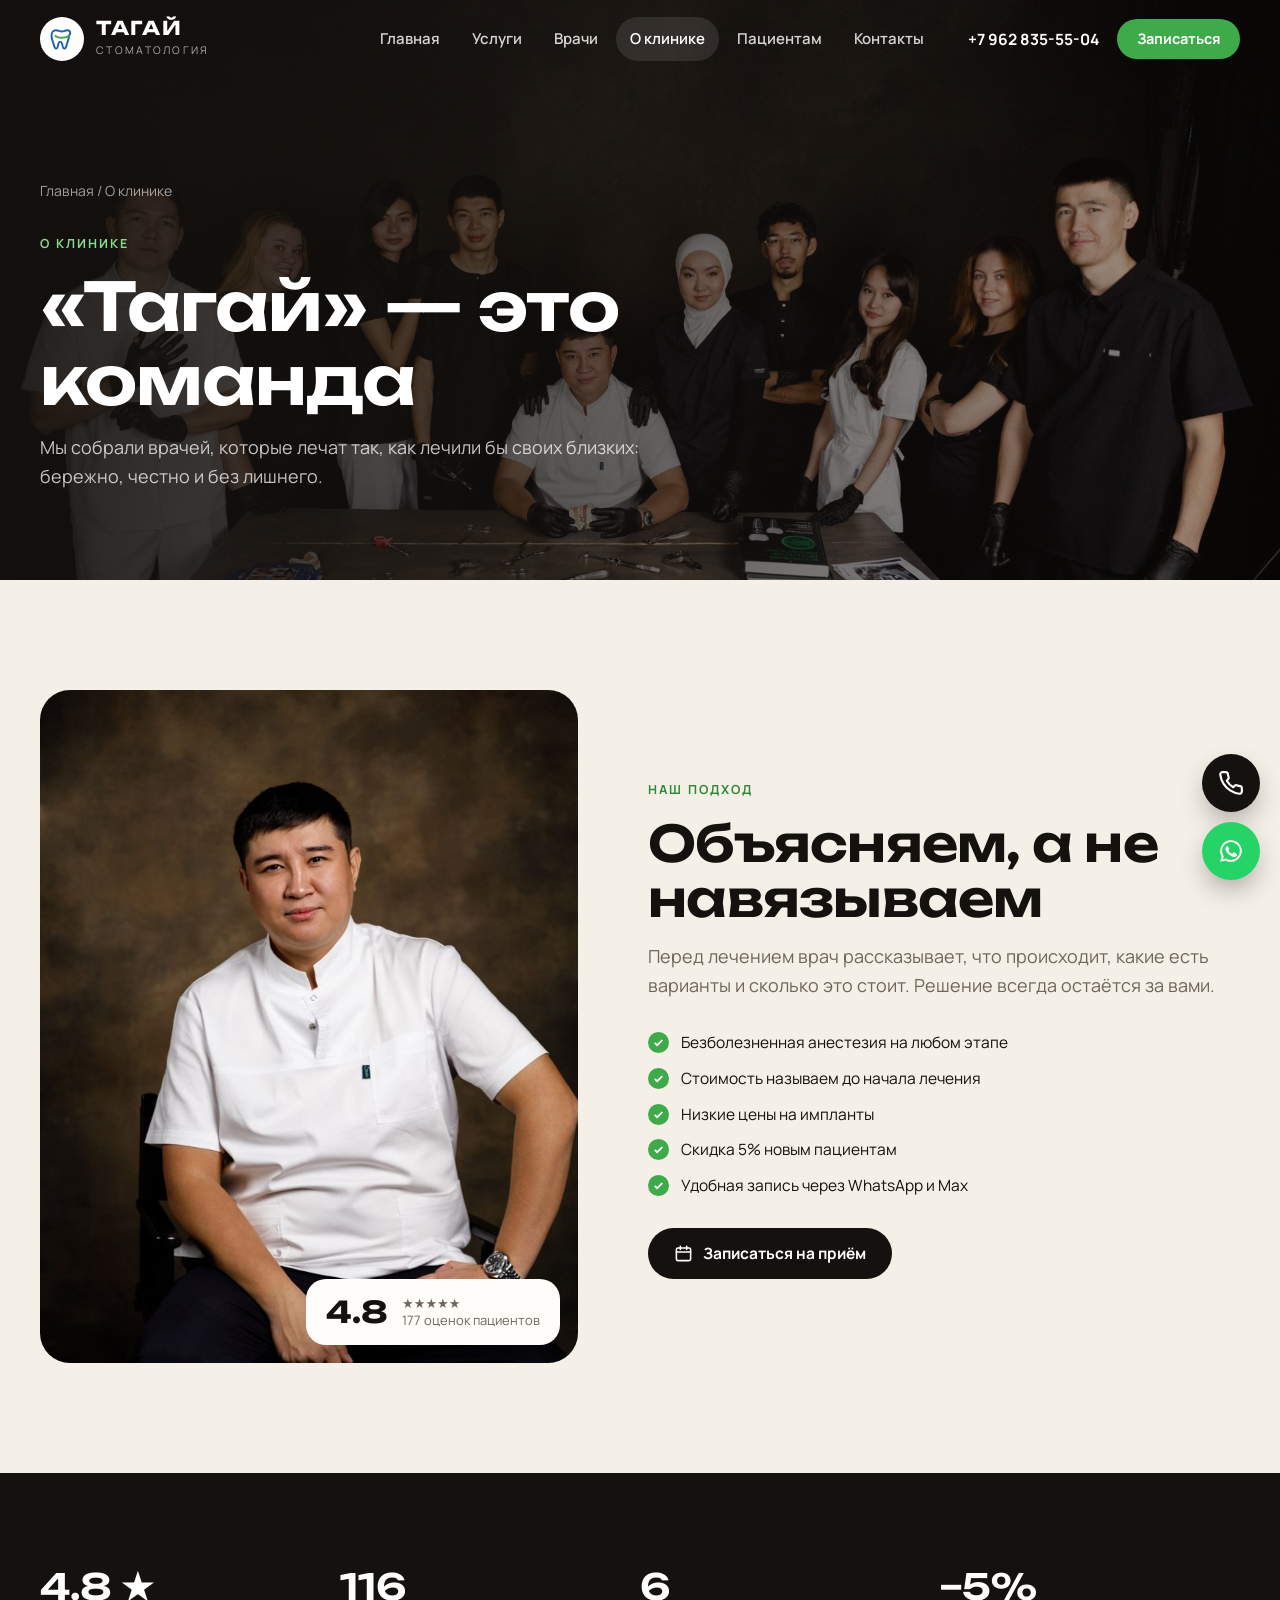
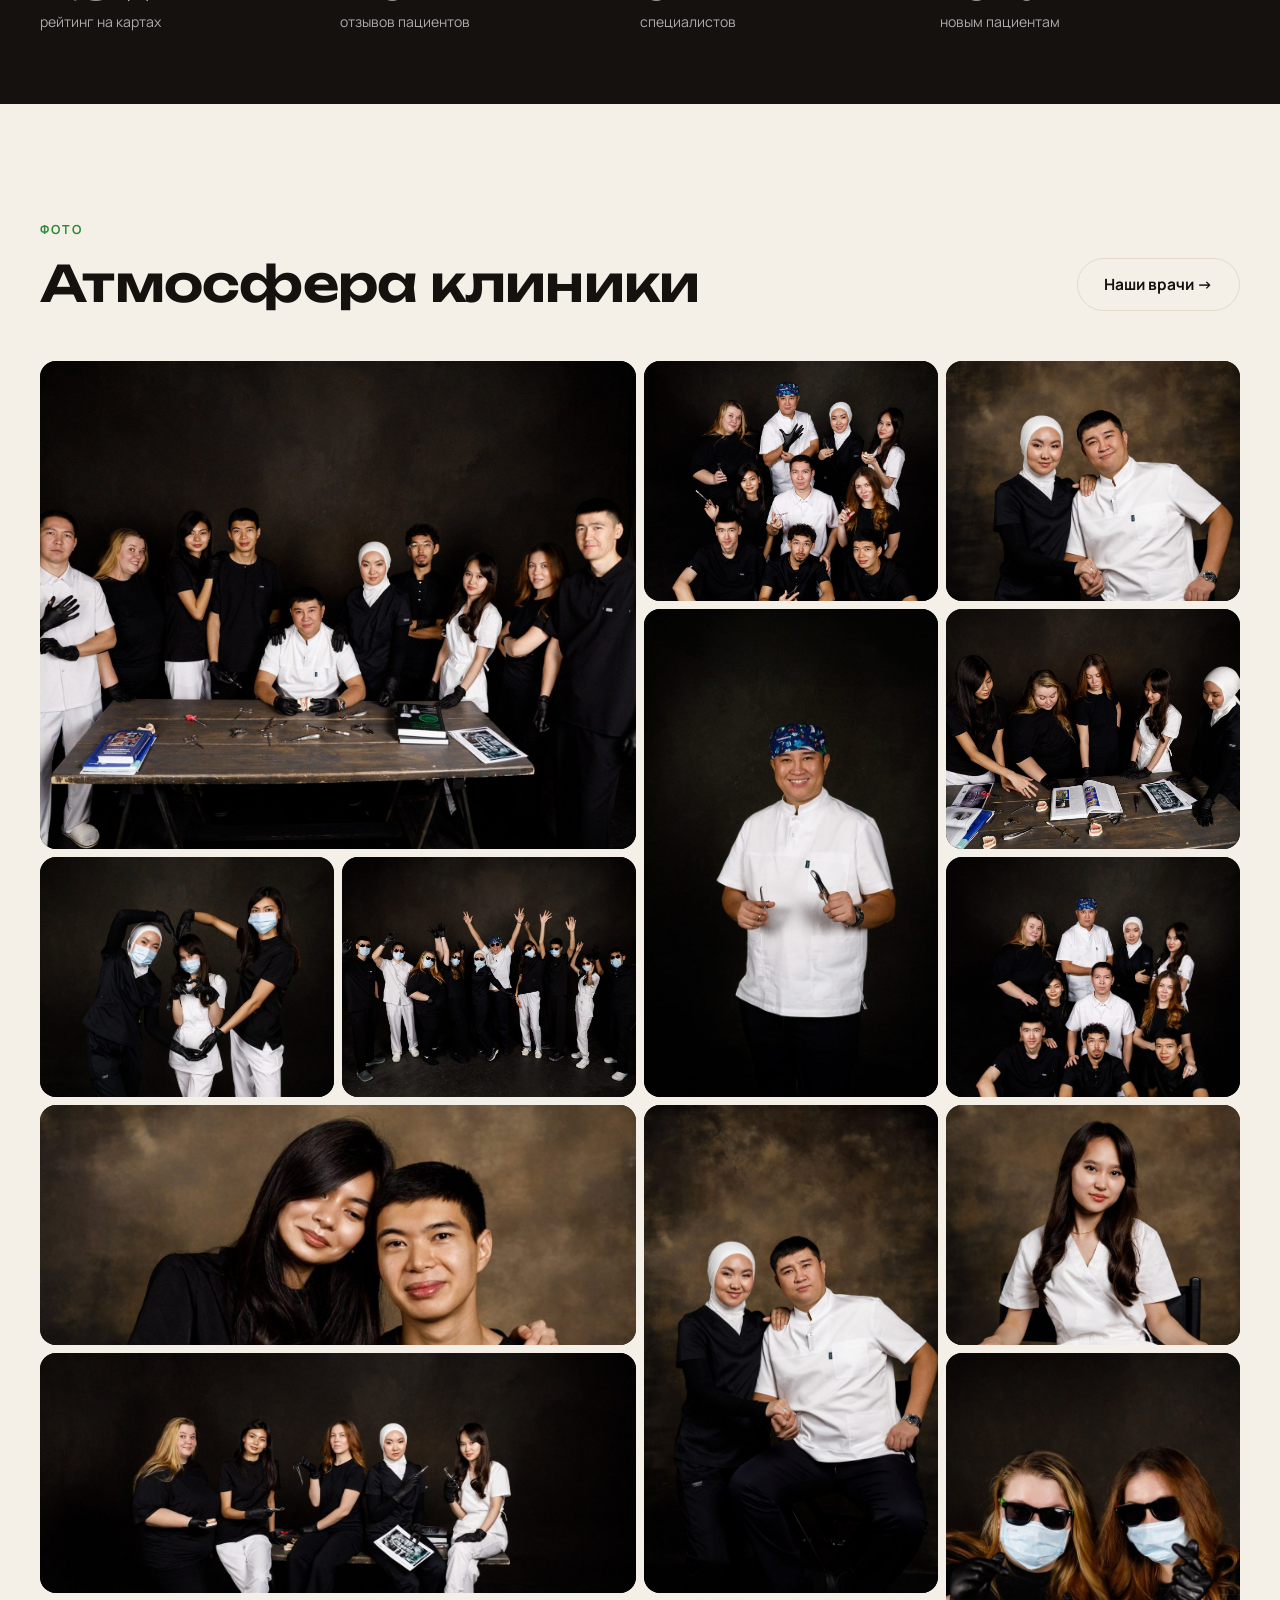
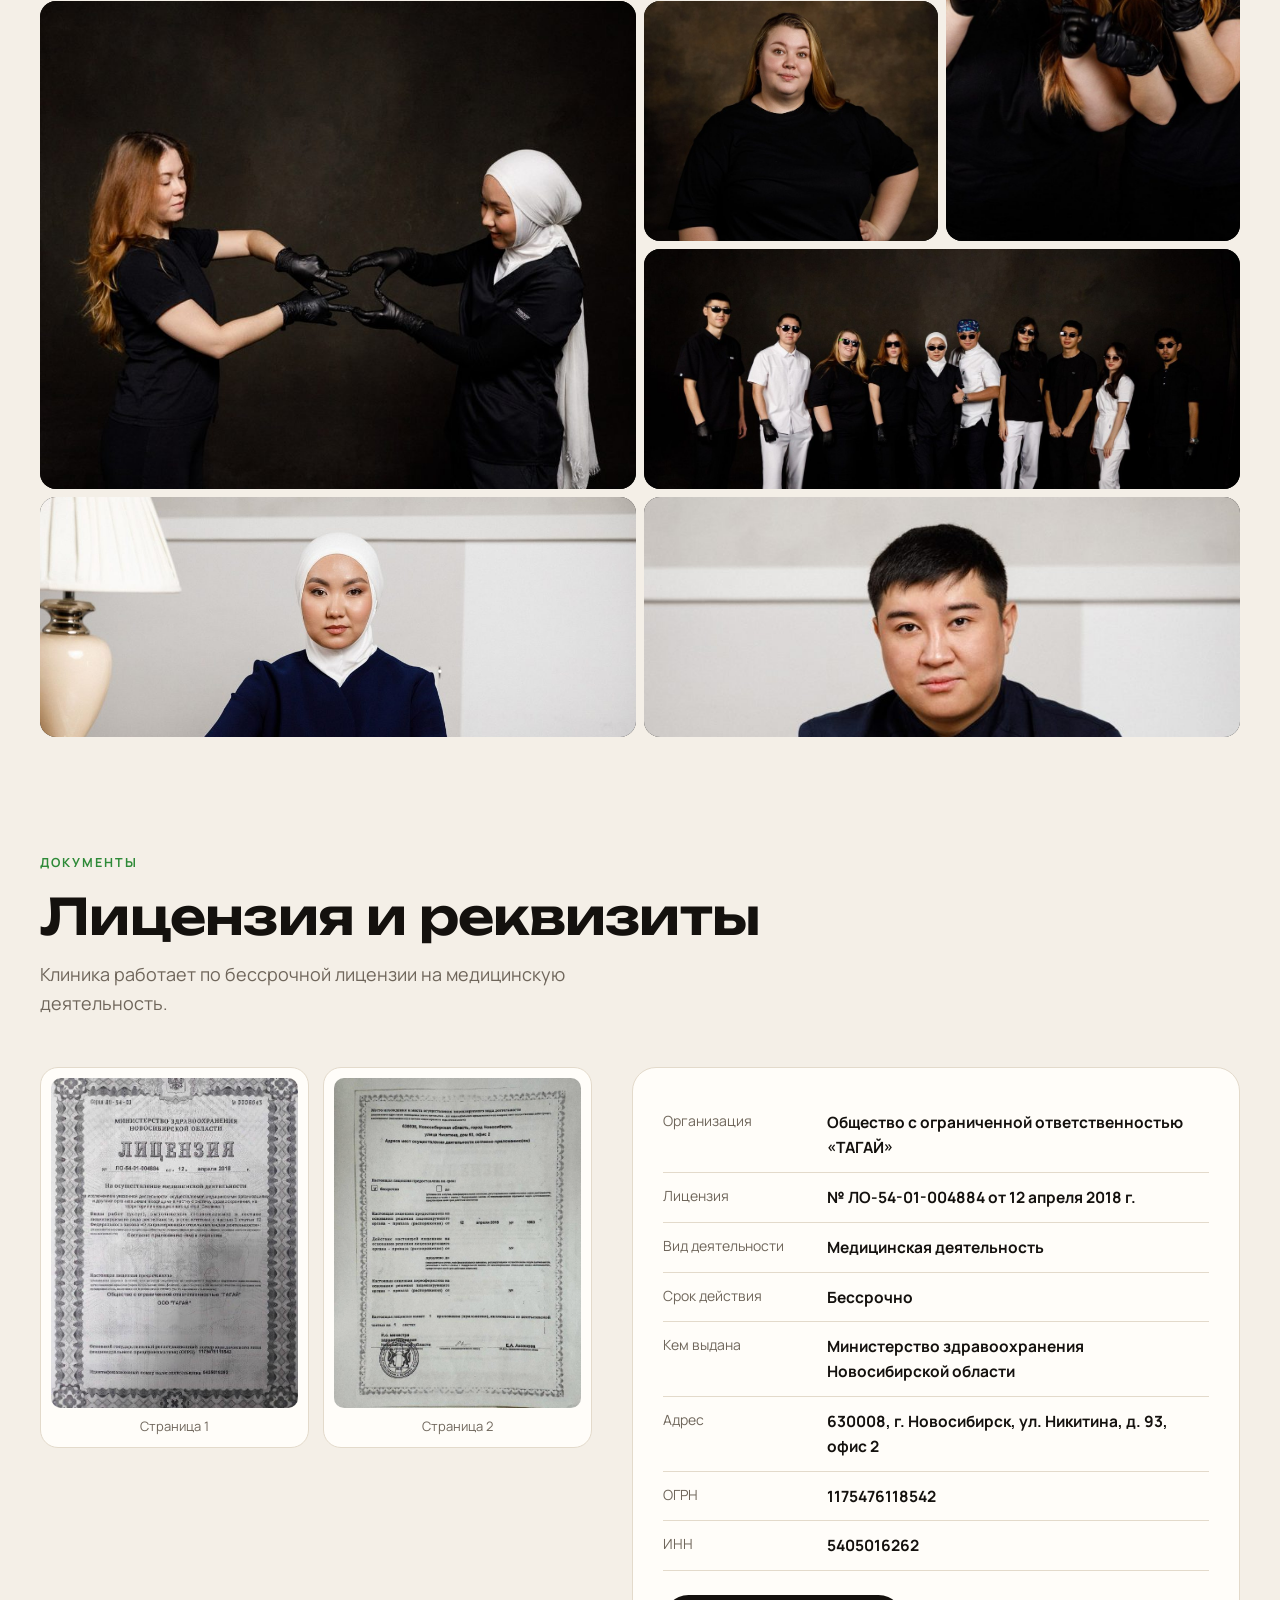
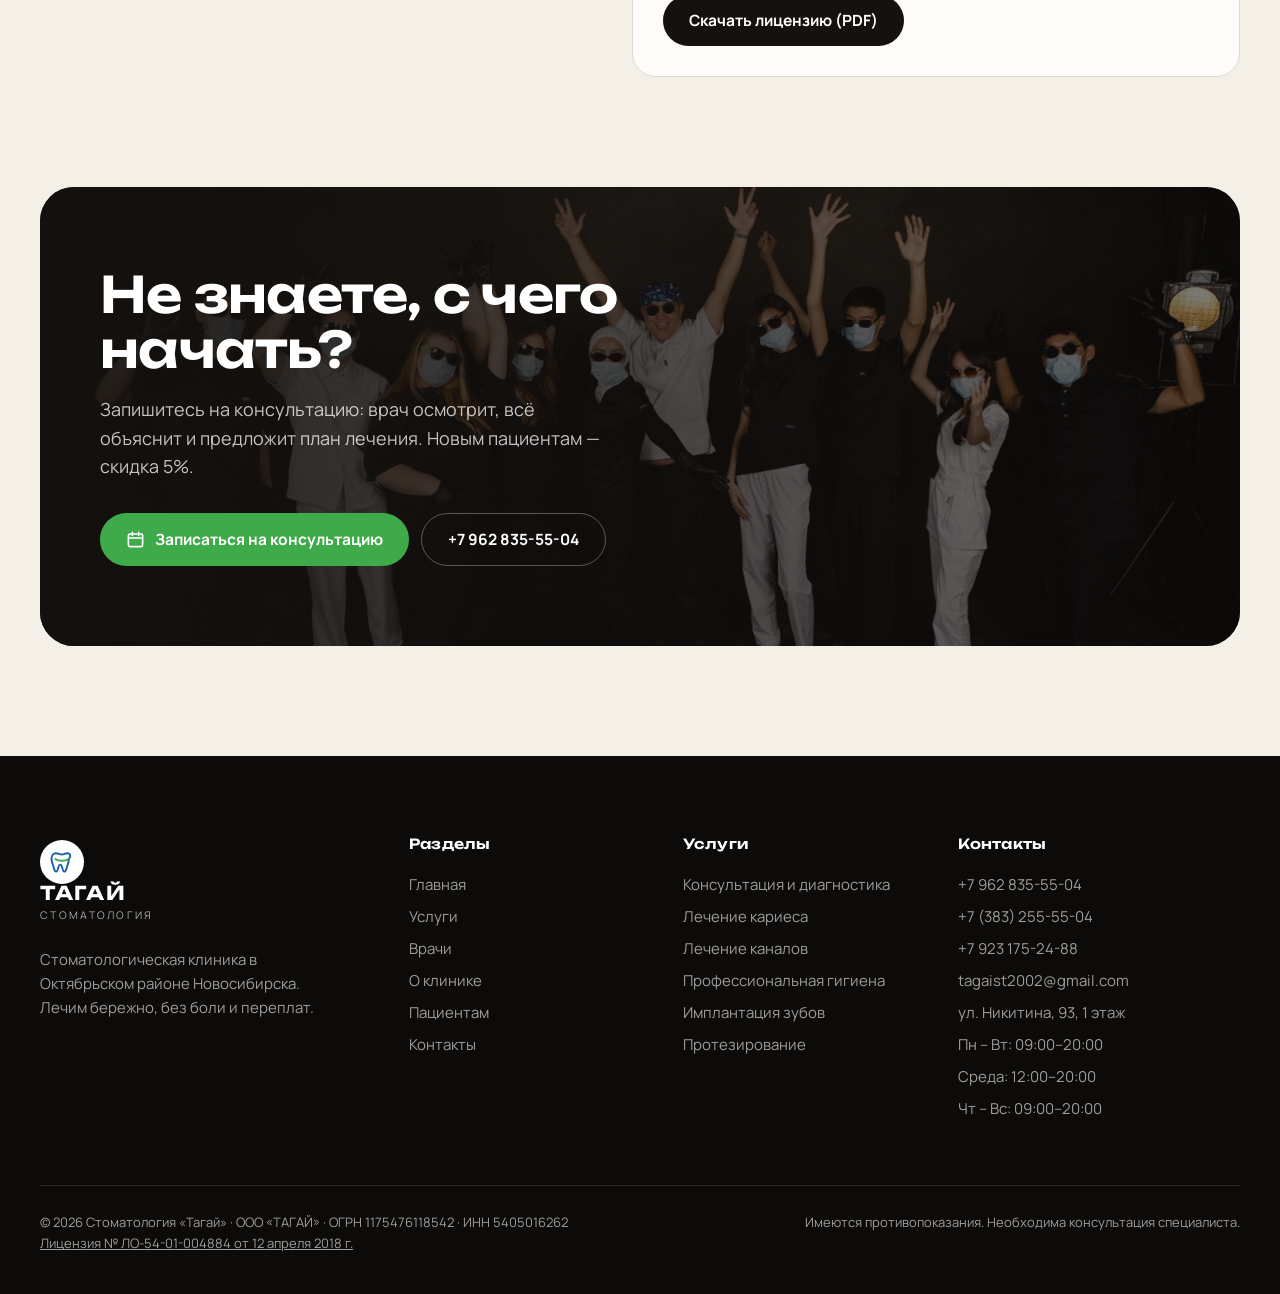
==== about.html @ fe36ddbd "Страница «Пациентам»: права, платные услуги, документы, контролирующие органы Co-Authored-By: Claude" ====
<!doctype html>
<html lang="ru">
<head>
<meta charset="utf-8">
<meta name="viewport" content="width=device-width,initial-scale=1">
<title>О клинике — стоматология «Тагай», Новосибирск</title>
<meta name="description" content="Стоматология «Тагай» на ул. Никитина, 93: команда, подход к лечению, фото клиники.">
<link rel="preconnect" href="https://fonts.googleapis.com"><link rel="preconnect" href="https://fonts.gstatic.com" crossorigin>
<link href="https://fonts.googleapis.com/css2?family=Manrope:wght@400;500;600;700;800&family=Unbounded:wght@500;600;700&display=swap" rel="stylesheet">
<link rel="stylesheet" href="css/style.css?v=16">
</head>
<body data-page="about">
<header class="hdr" id="hdr"></header>
<main>

<div class="page-head" style="background-image:url(img/team-hero.jpg)"><div class="wrap">
  <div class="crumbs"><a href="index.html">Главная</a> / О клинике</div>
  <span class="eyebrow l">О клинике</span><h1>«Тагай» — это команда</h1>
  <p class="lead">Мы собрали врачей, которые лечат так, как лечили бы своих близких: бережно, честно и без лишнего.</p>
</div></div>
<section><div class="wrap split">
  <div class="split-img reveal"><img src="img/lead-1.jpg" alt="Стоматология Тагай" loading="lazy" style="object-position:center 20%">
    <div class="float"><b>4.8</b><small>★★★★★<br>177 оценок пациентов</small></div></div>
  <div class="reveal">
    <span class="eyebrow">Наш подход</span>
    <h2>Объясняем, а не навязываем</h2>
    <p class="lead">Перед лечением врач рассказывает, что происходит, какие есть варианты и сколько это стоит. Решение всегда остаётся за вами.</p>
    <ul class="ticks" style="margin:30px 0">
      <li>Безболезненная анестезия на любом этапе</li>
      <li>Стоимость называем до начала лечения</li>
      <li>Низкие цены на импланты</li>
      <li>Скидка 5% новым пациентам</li>
      <li>Удобная запись через WhatsApp и Max</li>
    </ul>
    <button class="btn btn-dark" data-book data-ic="cal">Записаться на приём</button>
  </div>
</div></section>
<section class="dark" style="padding:70px 0"><div class="wrap">
  <div class="stats" style="border:0">
    <div><b>4.8 ★</b><span>рейтинг на картах</span></div>
    <div><b>116</b><span>отзывов пациентов</span></div>
    <div><b>6</b><span>специалистов</span></div>
    <div><b>−5%</b><span>новым пациентам</span></div>
  </div>
</div></section>
<section><div class="wrap">
  <div class="sec-head"><div><span class="eyebrow">Фото</span><h2>Атмосфера клиники</h2></div><a class="btn btn-ghost" href="doctors.html">Наши врачи →</a></div>
  <div class="mosaic" id="mosaic"></div>
</div></section>
<section id="license" style="padding-top:0"><div class="wrap">
  <div class="sec-head"><div><span class="eyebrow">Документы</span><h2>Лицензия и реквизиты</h2>
    <p class="lead">Клиника работает по бессрочной лицензии на медицинскую деятельность.</p></div></div>
  <div class="lic" id="lic"></div>
</div></section>
<section style="padding-top:0"><div class="wrap"><div class="cta reveal">
  <h2>Не знаете, с чего начать?</h2>
  <p>Запишитесь на консультацию: врач осмотрит, всё объяснит и предложит план лечения. Новым пациентам — скидка 5%.</p>
  <div class="btns"><button class="btn btn-green" data-book data-service="consult" data-ic="cal">Записаться на консультацию</button><a class="btn btn-ghost l" data-tel="text"></a></div>
</div></div></section>
</main>
<footer class="ftr" id="ftr"></footer>
<script src="js/data.js?v=16"></script><script src="js/app.js?v=16"></script>
</body>
</html>
---- css/style.css ----
:root{
  --ink:#14110e; --ink-2:#1e1a16; --ink-3:#2b251f; --line-d:#342d25;
  --cream:#f4efe7; --paper:#fffdf9; --line:#e3dacb; --muted:#6f665b;
  --green:#3faa4a; --green-d:#2e8a38; --green-l:#86d98d; --blue:#1d5fae; --gold:#c19a6b;
  --r:24px; --wrap:1240px;
  --ease:cubic-bezier(.2,.7,.2,1);
}
*{box-sizing:border-box;margin:0;padding:0}
html{scroll-behavior:smooth}
body{font-family:Manrope,system-ui,sans-serif;color:var(--ink);background:var(--cream);line-height:1.6;font-size:17px;-webkit-font-smoothing:antialiased;overflow-x:hidden}
img{display:block;max-width:100%}
a{color:inherit;text-decoration:none}
button{font:inherit;color:inherit}
.wrap{max-width:var(--wrap);margin:0 auto;padding:0 20px}
h1,h2,h3,h4{font-family:Unbounded,sans-serif;font-weight:600;line-height:1.1;letter-spacing:-.015em}
h1{font-size:clamp(36px,6.2vw,82px)}
h2{font-size:clamp(28px,4.2vw,50px)}
h3{font-size:20px}
.eyebrow{display:inline-block;font-size:12.5px;font-weight:700;letter-spacing:.16em;text-transform:uppercase;color:var(--green-d);margin-bottom:16px}
.dark .eyebrow,.eyebrow.l{color:var(--green-l)}
.lead{color:var(--muted);max-width:640px;font-size:18px;margin-top:16px}
.dark .lead{color:rgba(255,255,255,.66)}
section{padding:110px 0}
.dark{background:var(--ink);color:#fff}
.sec-head{display:flex;justify-content:space-between;align-items:flex-end;gap:30px;flex-wrap:wrap;margin-bottom:50px}
.sec-head.center{justify-content:center;text-align:center}
.sec-head.center .lead{margin-inline:auto}
@media(max-width:700px){section{padding:76px 0}.sec-head{margin-bottom:34px}}

/* ---------- buttons */
.btn{display:inline-flex;align-items:center;justify-content:center;gap:10px;border:0;cursor:pointer;font-weight:700;font-size:15.5px;padding:16px 26px;border-radius:999px;transition:.25s var(--ease);white-space:nowrap;line-height:1.2}
.btn svg{width:19px;height:19px;flex:none}
.btn:active{transform:scale(.97)}
.btn-green{background:var(--green);color:#fff}.btn-green:hover{background:var(--green-d)}
.btn-dark{background:var(--ink);color:#fff}.btn-dark:hover{background:var(--ink-3)}
.btn-ghost{background:transparent;border:1.5px solid var(--line);color:var(--ink)}.btn-ghost:hover{border-color:var(--ink)}
.dark .btn-ghost,.btn-ghost.l{border-color:rgba(255,255,255,.3);color:#fff}.dark .btn-ghost:hover,.btn-ghost.l:hover{border-color:#fff;background:rgba(255,255,255,.06)}
.btn-wa{background:#25d366;color:#fff}.btn-wa:hover{background:#1eb757}
.btn-max{background:linear-gradient(120deg,#2f6bff,#8b3dff);color:#fff}.btn-max:hover{filter:brightness(1.1)}
.btn-sm{padding:11px 20px;font-size:14.5px}

/* ---------- header */
.hdr{position:fixed;inset:0 0 auto;z-index:50;color:#fff;transition:background .3s,box-shadow .3s}
.hdr.solid{background:rgba(20,17,14,.9);backdrop-filter:blur(14px);-webkit-backdrop-filter:blur(14px);box-shadow:0 1px 0 rgba(255,255,255,.06)}
.hdr .wrap{display:flex;align-items:center;height:78px;gap:30px}
.logo{display:flex;align-items:center;gap:12px;flex:none}
.logo-mark{width:44px;height:44px;border-radius:50%;background:#fff;display:grid;place-items:center;flex:none}
.logo-mark svg{width:28px;height:28px}
.logo b{font-family:Unbounded;font-size:19px;letter-spacing:.06em;display:block;line-height:1}
.logo small{display:block;font-size:10.5px;letter-spacing:.22em;text-transform:uppercase;opacity:.65;margin-top:4px}
.nav{display:flex;gap:4px;margin-left:auto}
.nav>a,.nav .dd-wrap>a{padding:10px 14px;border-radius:999px;font-weight:600;font-size:15px;opacity:.82;transition:.2s;display:block}
.nav a:hover,.nav a.on{opacity:1}
.nav a.on{background:rgba(255,255,255,.1)}
.hdr-cta{display:flex;align-items:center;gap:18px}
.hdr-tel{font-weight:700;font-size:15.5px}
.burger{display:none;width:46px;height:46px;border-radius:50%;border:1px solid rgba(255,255,255,.25);background:none;cursor:pointer;place-items:center}
.burger span{display:block;width:18px;height:2px;background:#fff;box-shadow:0 6px 0 #fff,0 -6px 0 #fff}
.dd-wrap{position:relative}
.dd{position:absolute;top:100%;left:50%;transform:translate(-50%,10px);width:560px;background:var(--paper);color:var(--ink);border-radius:22px;padding:14px;box-shadow:0 30px 60px -20px rgba(0,0,0,.45);opacity:0;visibility:hidden;transition:.25s var(--ease)}
.dd-wrap:hover .dd{opacity:1;visibility:visible;transform:translate(-50%,4px)}
.dd-grid{display:grid;grid-template-columns:1fr 1fr;gap:4px}
.dd-grid a{display:flex;gap:12px;align-items:center;padding:10px;border-radius:14px;transition:.2s}
.dd-grid a:hover{background:var(--cream)}
.dd-grid img{width:48px;height:48px;border-radius:12px;object-fit:cover;object-position:center 20%}
.dd-grid b{display:block;font-size:14px;line-height:1.25}
.dd-grid small{font-size:12.5px;color:var(--muted)}
.dd-all{display:block;text-align:center;font-weight:700;font-size:14px;padding:12px;margin-top:6px;border-top:1px solid var(--line)}
@media(max-width:1100px){.hdr-tel{display:none}}
@media(max-width:960px){
  .nav{position:fixed;inset:78px 0 auto;flex-direction:column;background:rgba(20,17,14,.97);padding:14px 20px 26px;gap:2px;transform:translateY(-16px);opacity:0;visibility:hidden;transition:.3s var(--ease);margin:0;max-height:calc(100vh - 78px);overflow:auto}
  .hdr.open .nav{transform:none;opacity:1;visibility:visible}
  .nav>a,.nav .dd-wrap>a{font-size:18px;padding:14px 10px}
  .dd{display:none}
  .burger{display:grid;margin-left:auto}
  .hdr-cta .btn{display:none}
}

/* ---------- page head */
.page-head{position:relative;color:#fff;padding:180px 0 90px;background:var(--ink) center 30%/cover no-repeat;overflow:hidden}
.page-head:before{content:"";position:absolute;inset:0;background:linear-gradient(90deg,rgba(20,17,14,.92) 0%,rgba(20,17,14,.6) 60%,rgba(20,17,14,.35) 100%)}
.page-head .wrap{position:relative}
.page-head h1{font-size:clamp(34px,5.2vw,68px);max-width:860px}
.page-head .lead{color:rgba(255,255,255,.75)}
.crumbs{font-size:14px;opacity:.6;margin-bottom:26px}
.crumbs a:hover{opacity:1;text-decoration:underline}

/* ---------- hero */
.hero{position:relative;min-height:100svh;display:flex;align-items:flex-end;color:#fff;padding:150px 0 64px;background:#120f0c;overflow:hidden}
.hero-bg{position:absolute;inset:-4%;background:url(../img/team-hero.jpg) center 32%/cover;animation:kb 22s ease-out forwards}
@keyframes kb{from{transform:scale(1.08)}to{transform:scale(1)}}
.hero:after{content:"";position:absolute;inset:0;background:linear-gradient(180deg,rgba(18,15,12,.6) 0%,rgba(18,15,12,.1) 32%,rgba(18,15,12,.78) 70%,#120f0c 100%)}
.hero .wrap{position:relative;z-index:1;width:100%}
.hero h1{max-width:980px;margin-bottom:24px}
.hero h1 em{font-style:normal;color:var(--green-l)}
.hero p{font-size:clamp(17px,1.6vw,20px);max-width:580px;opacity:.86;margin-bottom:36px}
.hero-actions{display:flex;flex-wrap:wrap;gap:12px;margin-bottom:60px}
.badge{display:inline-flex;align-items:center;gap:10px;background:rgba(255,255,255,.1);border:1px solid rgba(255,255,255,.2);backdrop-filter:blur(8px);padding:8px 16px 8px 8px;border-radius:999px;font-size:14px;font-weight:600;margin-bottom:26px}
.badge b{background:var(--green);border-radius:999px;padding:4px 10px;font-size:13px}
.stats{display:grid;grid-template-columns:repeat(4,1fr);border-top:1px solid rgba(255,255,255,.18)}
.stats div{padding:24px 20px 0 0}
.stats b{display:block;font-family:Unbounded;font-size:clamp(24px,3vw,36px);font-weight:600;line-height:1.1}
.stats span{font-size:14px;opacity:.65}
@media(max-width:720px){.stats{grid-template-columns:1fr 1fr}.hero-actions .btn{flex:1}}

/* ---------- marquee */
.marquee{background:var(--green);color:#fff;padding:18px 0;overflow:hidden}
.marquee-track{display:flex;white-space:nowrap;font-weight:700;font-size:17px;animation:run 34s linear infinite;width:max-content}
.marquee-track span{padding-right:56px}
.marquee-track span:before{content:"✦";margin-right:56px;opacity:.55}
@keyframes run{to{transform:translateX(-50%)}}

/* ---------- advantages */
.adv-grid{display:grid;grid-template-columns:repeat(4,1fr);gap:16px}
.adv{background:var(--paper);border:1px solid var(--line);border-radius:var(--r);padding:32px 28px;transition:.3s var(--ease)}
.adv:hover{transform:translateY(-4px);box-shadow:0 24px 40px -24px rgba(60,40,20,.3)}
.adv i{display:grid;place-items:center;width:54px;height:54px;border-radius:17px;background:#e6f4e7;color:var(--green-d);margin-bottom:24px}
.adv i svg{width:26px;height:26px}
.adv h3{font-size:18px;margin-bottom:10px}
.adv p{color:var(--muted);font-size:15px}
@media(max-width:1000px){.adv-grid{grid-template-columns:1fr 1fr}}
@media(max-width:560px){.adv-grid{grid-template-columns:1fr}}

/* ---------- service picker (как выбор домика) */
.pick-tabs{display:flex;gap:8px;overflow-x:auto;scrollbar-width:none;padding-bottom:6px;margin-bottom:22px;scroll-snap-type:x proximity}
.pick-tabs::-webkit-scrollbar{display:none}
.pick-tabs button{flex:none;scroll-snap-align:start;cursor:pointer;text-align:left;background:var(--ink-2);border:1px solid var(--line-d);color:#fff;border-radius:18px;padding:14px 20px;transition:.25s var(--ease);min-width:170px}
.pick-tabs button small{display:block;font-family:Unbounded;font-size:11px;color:var(--gold);margin-bottom:6px}
.pick-tabs button b{display:block;font-size:15px;line-height:1.25;font-weight:700}
.pick-tabs button:hover{border-color:#5a4e40}
.pick-tabs button.on{background:var(--green);border-color:var(--green)}
.pick-tabs button.on small{color:rgba(255,255,255,.8)}
:not(.dark)>.wrap>.pick .pick-tabs button,.pick.light .pick-tabs button{background:var(--paper);border-color:var(--line);color:var(--ink)}
.pick.light .pick-tabs button.on{background:var(--ink);border-color:var(--ink);color:#fff}
.pick-view{display:grid;grid-template-columns:1.05fr 1fr;gap:0;background:var(--ink-2);border:1px solid var(--line-d);border-radius:30px;overflow:hidden;min-height:520px}
.pick.light .pick-view{background:var(--paper);border-color:var(--line)}
.pick-photo{position:relative;overflow:hidden;background:#000}
.pick-photo img{position:absolute;inset:0;width:100%;height:100%;object-fit:cover;object-position:center 22%;animation:fadein .6s var(--ease)}
@keyframes fadein{from{opacity:0;transform:scale(1.04)}to{opacity:1;transform:none}}
.pick-photo .tag{position:absolute;left:20px;top:20px;background:rgba(20,17,14,.7);backdrop-filter:blur(8px);color:#fff;font-size:13px;font-weight:700;padding:8px 14px;border-radius:999px}
.pick-info{padding:44px 46px;display:flex;flex-direction:column;animation:fadein .5s var(--ease)}
.pick-info h3{font-size:clamp(24px,2.6vw,34px);margin-bottom:16px}
.pick-info p{opacity:.72}
.ticks{list-style:none;display:grid;gap:11px;margin:24px 0}
.ticks li{display:flex;gap:12px;align-items:flex-start;font-size:15.5px}
.ticks li:before{content:"";flex:none;width:21px;height:21px;margin-top:2px;border-radius:50%;background:var(--green) url("data:image/svg+xml,%3Csvg xmlns='http://www.w3.org/2000/svg' viewBox='0 0 24 24' fill='none' stroke='white' stroke-width='3.2'%3E%3Cpath d='M5 12.5l4.5 4.5L19 7.5'/%3E%3C/svg%3E") center/13px no-repeat}
.pick-meta{display:flex;gap:28px;padding:18px 0;border-top:1px solid var(--line-d);border-bottom:1px solid var(--line-d);margin-bottom:22px}
.pick.light .pick-meta{border-color:var(--line)}
.pick-meta small{display:block;font-size:12.5px;opacity:.55}
.pick-meta b{font-size:16px}
.who{display:flex;align-items:center;gap:12px;margin-bottom:26px;font-size:14px;opacity:.85}
.avatars{display:flex}
.avatars img{width:38px;height:38px;border-radius:50%;object-fit:cover;object-position:center 15%;border:2px solid var(--ink-2);margin-left:-10px}
.avatars img:first-child{margin-left:0}
.pick.light .avatars img{border-color:var(--paper)}
.pick-btns{display:flex;gap:10px;flex-wrap:wrap;margin-top:auto}
@media(max-width:900px){.pick-view{grid-template-columns:1fr}.pick-photo{aspect-ratio:4/3}.pick-info{padding:30px 24px}}

/* ---------- service cards */
.svc-grid{display:grid;grid-template-columns:repeat(3,1fr);gap:18px}
.svc{position:relative;display:flex;flex-direction:column;background:var(--paper);border:1px solid var(--line);border-radius:var(--r);overflow:hidden;transition:.3s var(--ease)}
.svc:hover{transform:translateY(-5px);box-shadow:0 30px 50px -28px rgba(60,40,20,.4)}
.svc-img{aspect-ratio:16/11;overflow:hidden;background:var(--ink)}
.svc-img img{width:100%;height:100%;object-fit:cover;object-position:center 22%;transition:.7s var(--ease)}
.svc:hover .svc-img img{transform:scale(1.05)}
.svc-body{padding:24px 26px 26px;display:flex;flex-direction:column;flex:1}
.svc-body .n{font-family:Unbounded;font-size:12px;color:var(--gold);margin-bottom:10px}
.svc-body h3{margin-bottom:10px}
.svc-body p{color:var(--muted);font-size:15px;flex:1}
.svc-foot{display:flex;justify-content:space-between;align-items:center;margin-top:22px;padding-top:18px;border-top:1px solid var(--line);font-weight:700;font-size:14.5px}
.svc-foot .more{display:inline-flex;align-items:center;gap:6px;color:var(--green-d)}
@media(max-width:1000px){.svc-grid{grid-template-columns:1fr 1fr}}
@media(max-width:620px){.svc-grid{grid-template-columns:1fr}}

/* ---------- team */
.filters{display:flex;gap:8px;flex-wrap:wrap;margin-bottom:34px}
.filters button{cursor:pointer;background:var(--paper);border:1.5px solid var(--line);border-radius:999px;padding:10px 18px;font-weight:700;font-size:14.5px;transition:.2s}
.filters button:hover{border-color:var(--ink)}
.filters button.on{background:var(--ink);border-color:var(--ink);color:#fff}
.team-grid{display:grid;grid-template-columns:repeat(4,1fr);gap:18px}
.doc{display:flex;flex-direction:column;background:var(--paper);border:1px solid var(--line);border-radius:var(--r);overflow:hidden;transition:.3s var(--ease)}
.doc:hover{transform:translateY(-5px);box-shadow:0 30px 50px -28px rgba(60,40,20,.4)}
.doc-photo{position:relative;aspect-ratio:4/5;overflow:hidden;background:#2a231c}
.doc-photo img{width:100%;height:100%;object-fit:cover;object-position:center 18%;transition:.7s var(--ease)}
.doc:hover .doc-photo img{transform:scale(1.05)}
.doc-photo .exp{position:absolute;left:14px;bottom:14px;background:rgba(255,253,249,.94);color:var(--ink);font-size:12.5px;font-weight:800;padding:6px 12px;border-radius:999px}
.doc-body{padding:20px 20px 22px;display:flex;flex-direction:column;flex:1}
.doc .role{font-size:13px;font-weight:700;color:var(--green-d);margin-bottom:8px;line-height:1.35}
.doc h3{font-size:16.5px;line-height:1.25;flex:1}
.doc .go{margin-top:16px;font-size:14px;font-weight:700;display:flex;justify-content:space-between;align-items:center}
.doc .go span:last-child{width:34px;height:34px;border-radius:50%;background:var(--cream);display:grid;place-items:center;transition:.25s}
.doc:hover .go span:last-child{background:var(--green);color:#fff}
.doc.soon .doc-photo{display:grid;place-items:center;background:linear-gradient(150deg,#2a231c,#40352a)}
.doc.soon .doc-photo span{font-family:Unbounded;color:rgba(255,255,255,.35);font-size:14px;text-align:center;padding:20px}
.doc.soon:hover{transform:none;box-shadow:none}
@media(max-width:1100px){.team-grid{grid-template-columns:repeat(3,1fr)}}
@media(max-width:760px){.team-grid{grid-template-columns:1fr 1fr;gap:12px}.doc h3{font-size:14.5px}.doc-body{padding:16px}.doc .role{font-size:12px}}

/* horizontal team strip on index */
.strip{display:flex;gap:16px;overflow-x:auto;scroll-snap-type:x mandatory;scrollbar-width:none;padding-bottom:4px}
.strip::-webkit-scrollbar{display:none}
.strip .doc{flex:0 0 280px;scroll-snap-align:start}
.strip-nav{display:flex;gap:8px}
.strip-nav button{width:52px;height:52px;border-radius:50%;border:1.5px solid var(--line);background:none;cursor:pointer;font-size:22px;transition:.2s}
.strip-nav button:hover{background:var(--ink);color:#fff;border-color:var(--ink)}
@media(max-width:600px){.strip .doc{flex-basis:72%}}

/* ---------- doctor page */
.doctor{display:grid;grid-template-columns:1fr 1.1fr;gap:56px;align-items:start}
.doctor-photos{display:grid;gap:12px;position:sticky;top:100px}
.doctor-main{border-radius:28px;overflow:hidden;aspect-ratio:4/5;background:#2a231c;cursor:zoom-in}
.doctor-main img{width:100%;height:100%;object-fit:cover;object-position:center 18%}
.thumbs{display:flex;gap:10px}
.thumbs img{width:84px;height:84px;object-fit:cover;object-position:center 18%;border-radius:16px;cursor:pointer;opacity:.55;transition:.2s;border:2px solid transparent}
.thumbs img.on,.thumbs img:hover{opacity:1}
.thumbs img.on{border-color:var(--green)}
.specs{display:grid;grid-template-columns:1fr 1fr;gap:12px;margin:30px 0}
.specs div{background:var(--paper);border:1px solid var(--line);border-radius:18px;padding:18px 20px}
.specs span{display:block;font-size:13px;color:var(--muted);margin-bottom:4px}
.specs b{font-size:17px;line-height:1.3;display:block}
.mini-svcs{display:grid;gap:10px;margin:14px 0 34px}
.mini-svcs a{display:flex;gap:14px;align-items:center;background:var(--paper);border:1px solid var(--line);border-radius:18px;padding:10px 16px 10px 10px;transition:.2s;font-weight:700}
.mini-svcs a:hover{border-color:var(--ink)}
.mini-svcs img{width:56px;height:56px;border-radius:12px;object-fit:cover;object-position:center 20%}
.mini-svcs a span:last-child{margin-left:auto;color:var(--green-d)}
@media(max-width:900px){.doctor{grid-template-columns:1fr;gap:30px}.doctor-photos{position:static}.doctor-main{aspect-ratio:1/1}}

/* ---------- service page */
.svc-page{display:grid;grid-template-columns:1.35fr 1fr;gap:50px;align-items:start}
.panel{position:sticky;top:100px;background:var(--ink);color:#fff;border-radius:28px;padding:34px}
.panel h3{margin-bottom:6px}
.panel .price{font-family:Unbounded;font-size:28px;margin:14px 0 4px}
.panel .note{font-size:14px;opacity:.6;margin-bottom:24px}
.panel .btn{width:100%;margin-top:10px}
.panel .row2{display:grid;grid-template-columns:1fr 1fr;gap:10px}
.steps{list-style:none;counter-reset:s;display:grid;gap:16px;margin:24px 0 40px}
.steps li{counter-increment:s;display:flex;gap:16px;align-items:flex-start;background:var(--paper);border:1px solid var(--line);border-radius:18px;padding:18px 20px}
.steps li:before{content:counter(s);flex:none;width:34px;height:34px;border-radius:50%;background:var(--ink);color:#fff;display:grid;place-items:center;font:600 14px Unbounded}
.prose p{margin-bottom:16px;font-size:18px;color:#3a332c}
.prose h3{margin:36px 0 6px}
.big-img{border-radius:28px;overflow:hidden;aspect-ratio:16/10;margin-bottom:36px}
.big-img img{width:100%;height:100%;object-fit:cover;object-position:center 22%}
@media(max-width:960px){.svc-page{grid-template-columns:1fr}.panel{position:static}}

/* ---------- about split */
.split{display:grid;grid-template-columns:1fr 1.1fr;gap:70px;align-items:center}
.split-img{position:relative;border-radius:30px;overflow:hidden;aspect-ratio:4/5}
.split-img img{width:100%;height:100%;object-fit:cover}
.split-img .float{position:absolute;right:18px;bottom:18px;background:var(--paper);border-radius:20px;padding:16px 20px;display:flex;gap:14px;align-items:center;box-shadow:0 20px 40px -15px rgba(0,0,0,.4)}
.split-img .float b{font-family:Unbounded;font-size:30px;line-height:1}
.split-img .float small{font-size:13px;color:var(--muted);line-height:1.3;display:block}
@media(max-width:900px){.split{grid-template-columns:1fr;gap:36px}.split-img{aspect-ratio:4/3}}

/* ---------- gallery */
.mosaic{display:grid;grid-template-columns:repeat(4,1fr);grid-auto-rows:240px;grid-auto-flow:dense;gap:8px}
.mosaic figure{position:relative;overflow:hidden;border-radius:16px;cursor:zoom-in;background:#222}
.mosaic img{width:100%;height:100%;object-fit:cover;object-position:center 30%;transition:.7s var(--ease)}
.mosaic figure:hover img{transform:scale(1.05)}
.mosaic .w2{grid-column:span 2}.mosaic .h2{grid-row:span 2}
@media(max-width:760px){.mosaic{grid-template-columns:1fr 1fr;grid-auto-rows:46vw;gap:6px}.mosaic figure{border-radius:12px;grid-column:auto!important;grid-row:auto!important}.mosaic figure:nth-child(3n+1){grid-column:span 2!important;}}

/* ---------- rating */
.rating{display:grid;grid-template-columns:auto 1fr auto;gap:44px;align-items:center;background:var(--paper);border:1px solid var(--line);border-radius:30px;padding:44px 48px}
.rating-num{font-family:Unbounded;font-size:84px;font-weight:600;line-height:.9}
.stars{color:#f5b301;font-size:22px;letter-spacing:4px;margin-bottom:6px}
.rating p{color:var(--muted)}
.rating p b{color:var(--ink)}
@media(max-width:820px){.rating{grid-template-columns:1fr;gap:16px;padding:32px 26px}.rating-num{font-size:64px}}

/* ---------- CTA */
.cta{position:relative;overflow:hidden;border-radius:34px;background:var(--ink) url(../img/gal-5.jpg) center/cover;color:#fff;padding:80px 60px}
.cta:before{content:"";position:absolute;inset:0;background:linear-gradient(90deg,rgba(20,17,14,.95),rgba(20,17,14,.55))}
.cta>*{position:relative}
.cta h2{max-width:640px}
.cta p{opacity:.75;max-width:520px;margin:18px 0 32px;font-size:18px}
.cta .btns{display:flex;gap:12px;flex-wrap:wrap}
@media(max-width:700px){.cta{padding:50px 26px;border-radius:26px}}

/* ---------- booking form */
.book-grid{display:grid;grid-template-columns:1fr 1.25fr;gap:60px;align-items:start}
.bform{background:var(--paper);border-radius:30px;padding:38px;box-shadow:0 40px 70px -40px rgba(60,40,20,.45)}
.f-row{display:grid;grid-template-columns:1fr 1fr;gap:14px}
.field{margin-bottom:16px}
.field>label,.flabel{display:block;font-size:14px;font-weight:700;margin-bottom:8px}
.req{color:#d14b3a}
.bform input,.bform select,.bform textarea{width:100%;font:500 16px Manrope,sans-serif;color:var(--ink);background:var(--cream);border:1.5px solid transparent;border-radius:15px;padding:14px 16px;outline:none;transition:.2s;appearance:none;-webkit-appearance:none}
.bform select{background-image:url("data:image/svg+xml,%3Csvg xmlns='http://www.w3.org/2000/svg' viewBox='0 0 24 24' fill='none' stroke='%2314110e' stroke-width='2.2'%3E%3Cpath d='M6 9l6 6 6-6'/%3E%3C/svg%3E");background-repeat:no-repeat;background-position:right 14px center;background-size:18px;padding-right:44px}
.bform input:focus,.bform select:focus,.bform textarea:focus{border-color:var(--green);background-color:#fff}
.bform .invalid{border-color:#d14b3a!important;background-color:#fff3f1!important}
.bform textarea{resize:vertical;min-height:84px}
.svc-chips{display:flex;flex-wrap:wrap;gap:8px}
.svc-chips button{cursor:pointer;background:var(--cream);border:1.5px solid transparent;border-radius:999px;padding:10px 15px;font-weight:700;font-size:14px;transition:.2s}
.svc-chips button:hover{border-color:var(--line)}
.svc-chips button.on{background:var(--ink);color:#fff}
.svc-chips.invalid button{border-color:#f0b7ae}
.time-chips{display:flex;gap:8px}
.time-chips button{flex:1;cursor:pointer;background:var(--cream);border:1.5px solid transparent;border-radius:15px;padding:12px 6px;font-weight:700;font-size:14px;transition:.2s;line-height:1.2}
.time-chips button small{display:block;font-weight:500;font-size:12px;opacity:.6;margin-top:2px}
.time-chips button.on{background:var(--ink);color:#fff}
.preview{background:var(--cream);border:1.5px dashed var(--line);border-radius:15px;padding:16px;font-size:14px;white-space:pre-wrap;color:#3a332c;max-height:200px;overflow:auto;margin-bottom:18px}
.f-err{display:none;color:#c2402f;font-size:14px;font-weight:700;margin-bottom:12px}
.send{display:grid;grid-template-columns:1fr 1fr;gap:10px}
.send .btn{width:100%}
.f-hint{font-size:13px;color:var(--muted);margin-top:14px;text-align:center}
.how{list-style:none;counter-reset:s;display:grid;gap:18px;margin:32px 0}
.how li{counter-increment:s;display:flex;gap:16px;align-items:center;font-weight:600}
.how li:before{content:counter(s);flex:none;width:38px;height:38px;border-radius:50%;background:var(--green);color:#fff;display:grid;place-items:center;font:600 14px Unbounded}
.note-line{font-size:14.5px;color:var(--muted);border-left:3px solid var(--green);padding-left:14px}
@media(max-width:960px){.book-grid{grid-template-columns:1fr;gap:34px}}
@media(max-width:560px){.bform{padding:24px 18px;border-radius:24px}.f-row,.send{grid-template-columns:1fr}}

/* modal */
.modal{position:fixed;inset:0;z-index:90;background:rgba(10,8,6,.6);backdrop-filter:blur(6px);display:flex;align-items:flex-start;justify-content:center;padding:40px 16px;overflow-y:auto;opacity:0;visibility:hidden;transition:.25s}
.modal.show{opacity:1;visibility:visible}
.modal .bform{width:100%;max-width:640px;position:relative;transform:translateY(20px);transition:.35s var(--ease)}
.modal.show .bform{transform:none}
.modal h3{font-size:26px;margin-bottom:6px;padding-right:40px}
.modal .sub{color:var(--muted);font-size:15px;margin-bottom:24px}
.m-close{position:absolute;right:18px;top:18px;width:42px;height:42px;border-radius:50%;border:0;background:var(--cream);cursor:pointer;font-size:18px}
body.lock{overflow:hidden}

/* ---------- contacts */
.contacts{display:grid;grid-template-columns:1fr 1.3fr;gap:20px}
.c-card{background:var(--ink);color:#fff;border-radius:30px;padding:40px}
.c-item{padding:18px 0;border-bottom:1px solid var(--line-d);display:flex;gap:16px}
.c-item:first-child{padding-top:0}
.c-item i{flex:none;width:44px;height:44px;border-radius:14px;background:var(--ink-3);display:grid;place-items:center;color:var(--green-l)}
.c-item i svg{width:20px;height:20px}
.c-item small{display:block;font-size:13px;opacity:.5;margin-bottom:2px}
.c-item .big{font-size:18px;font-weight:700;display:block}
.c-item a:hover{color:var(--green-l)}
.dot{display:inline-block;width:9px;height:9px;border-radius:50%;background:#e2683c;margin-right:9px;vertical-align:middle;position:relative;top:-2px}
.dot.on{background:var(--green-l);box-shadow:0 0 0 4px rgba(134,217,141,.2)}
.hours{width:100%;border-collapse:collapse;margin-top:12px;font-size:15px}
.hours td{padding:7px 0;border-top:1px solid var(--line-d)}
.hours td:last-child{text-align:right;font-weight:700}
.hours tr.today td{color:var(--green-l);font-weight:800}
.msgs{display:flex;gap:8px;flex-wrap:wrap;margin-top:24px}
.msgs a{display:inline-flex;align-items:center;gap:8px;padding:11px 16px;border-radius:999px;background:var(--ink-3);font-weight:700;font-size:14px;transition:.2s}
.msgs a:hover{background:#3a3229}
.msgs a:before{content:"";width:10px;height:10px;border-radius:50%;background:var(--c)}
.map{border-radius:30px;overflow:hidden;min-height:460px;background:#ddd}
.map iframe{width:100%;height:100%;min-height:460px;border:0;display:block}
@media(max-width:900px){.contacts{grid-template-columns:1fr}.c-card{padding:30px 24px}.map,.map iframe{min-height:360px}}

/* ---------- footer */
.ftr{background:#0d0b09;color:rgba(255,255,255,.6);padding:80px 0 40px;font-size:15px}
.ftr-grid{display:grid;grid-template-columns:1.4fr 1fr 1fr 1.2fr;gap:40px}
.ftr .logo{color:#fff}
.ftr h4{color:#fff;font-size:14px;margin-bottom:18px;letter-spacing:.02em}
.ftr-grid a{display:block;padding:4px 0;transition:.2s}
.ftr-grid a:hover{color:#fff}
.copy{display:flex;justify-content:space-between;gap:20px;flex-wrap:wrap;margin-top:60px;padding-top:26px;border-top:1px solid #2a241e;font-size:13px}
@media(max-width:900px){.ftr-grid{grid-template-columns:1fr 1fr}}
@media(max-width:560px){.ftr-grid{grid-template-columns:1fr}.ftr{padding-bottom:110px}}

/* ---------- floating */
.fab{position:fixed;right:20px;bottom:20px;z-index:60;display:flex;flex-direction:column;gap:10px}
.fab a,.fab button{width:58px;height:58px;border-radius:50%;display:grid;place-items:center;border:0;cursor:pointer;color:#fff;box-shadow:0 12px 30px -8px rgba(0,0,0,.45);transition:.2s}
.fab a:hover,.fab button:hover{transform:scale(1.07)}
.fab svg{width:26px;height:26px}
.fab .w{background:#25d366}
.fab .t{background:var(--ink)}
.mbar{display:none}
@media(max-width:760px){
  .fab{display:none}
  .mbar{position:fixed;left:10px;right:10px;bottom:10px;z-index:60;display:flex;gap:8px}
  .mbar .btn{flex:1;box-shadow:0 12px 30px -8px rgba(0,0,0,.5);padding:16px 10px}
  .mbar .ic{flex:0 0 56px;padding:0}
}

/* lightbox */
.lb{position:fixed;inset:0;z-index:100;background:rgba(8,6,5,.94);display:flex;align-items:center;justify-content:center;opacity:0;visibility:hidden;transition:.25s}
.lb.show{opacity:1;visibility:visible}
.lb img{max-width:92vw;max-height:86vh;border-radius:12px}
.lb button{position:absolute;background:rgba(255,255,255,.1);border:0;color:#fff;width:54px;height:54px;border-radius:50%;cursor:pointer;font-size:24px}
.lb button:hover{background:rgba(255,255,255,.2)}
.lb .x{top:20px;right:20px}.lb .p{left:20px}.lb .n{right:20px}
.lb .cnt{position:absolute;bottom:22px;color:#fff;opacity:.6;font-size:14px}

.toast{position:fixed;left:50%;bottom:96px;transform:translate(-50%,20px);background:var(--ink);color:#fff;padding:16px 22px;border-radius:16px;font-size:15px;max-width:min(92vw,460px);text-align:center;opacity:0;pointer-events:none;transition:.3s;z-index:120;box-shadow:0 20px 40px rgba(0,0,0,.35)}
.toast.show{opacity:1;transform:translate(-50%,0)}

.reveal{opacity:0;transform:translateY(28px);transition:opacity .8s var(--ease),transform .8s var(--ease)}
.reveal.in{opacity:1;transform:none}
@media(prefers-reduced-motion:reduce){.reveal{opacity:1;transform:none}.hero-bg,.marquee-track{animation:none}}

/* ---------- hero: вся команда целиком, текст на тёмной стене */
.hero-team{display:block;min-height:0;padding:130px 0 0;background:#110e0c;text-align:center}
.hero-team:after{display:none}
.hero-team .wrap{position:relative;z-index:2}
.hero-team h1{font-size:clamp(32px,4.4vw,64px);margin:0 auto 18px;max-width:1000px}
.hero-team p{margin:0 auto 28px}
.hero-team .hero-actions{justify-content:center;margin-bottom:0}
.hero-team .team{position:relative;z-index:0;margin-top:clamp(-380px,-18vw,-40px)}
.hero-team .team img{width:100%;margin:0 auto;animation:fadein 1.2s var(--ease)}
@media(min-width:2200px){.hero-team .team img{max-width:2200px;-webkit-mask-image:linear-gradient(90deg,transparent,#000 10%,#000 90%,transparent);mask-image:linear-gradient(90deg,transparent,#000 10%,#000 90%,transparent)}}
.hero-team .team:before{content:"";position:absolute;inset:0 0 auto;height:32%;background:linear-gradient(#110e0c,rgba(17,14,12,0));z-index:1}
.hero-team .team:after{content:"";position:absolute;inset:auto 0 0;height:30%;background:linear-gradient(rgba(18,15,12,0),#120f0c);z-index:1}
.hero-team .stats-wrap{margin-top:-120px;padding-bottom:50px}
.hero-team .stats{text-align:left}
@media(max-width:720px){.hero-team{padding-top:104px}.hero-team h1{margin-bottom:14px}.hero-team p{margin-bottom:22px;font-size:16px}.hero-team .hero-actions{flex-wrap:nowrap;gap:8px}.hero-team .hero-actions .btn{flex:1;padding:14px 10px;font-size:14px}.hero-team .team{margin-top:-12vw}.hero-team .team:before{height:16%}.hero-team .team:after{height:14%}.hero-team .stats-wrap{margin-top:-24px}}

/* ---------- запись: выбор дня и времени */
.day-chips{display:flex;gap:8px;overflow-x:auto;scrollbar-width:none;padding-bottom:4px;scroll-snap-type:x proximity}
.day-chips::-webkit-scrollbar{display:none}
.day-chips button{flex:0 0 66px;scroll-snap-align:start;cursor:pointer;background:var(--cream);border:1.5px solid transparent;border-radius:16px;padding:9px 4px;text-align:center;line-height:1.15;transition:.2s}
.day-chips button small{display:block;font-size:11.5px;font-weight:600;color:var(--muted)}
.day-chips button b{display:block;font-family:Unbounded;font-size:19px;font-weight:600;margin:3px 0 2px}
.day-chips button:hover{border-color:var(--line)}
.day-chips button.on{background:var(--ink);color:#fff}
.day-chips button.on small{color:rgba(255,255,255,.7)}
.slots{display:grid;grid-template-columns:repeat(auto-fill,minmax(74px,1fr));gap:8px}
.slots button{cursor:pointer;background:var(--cream);border:1.5px solid transparent;border-radius:12px;padding:11px 4px;font-weight:700;font-size:14.5px;transition:.2s}
.slots button:hover{border-color:var(--line)}
.slots button.on{background:var(--green);color:#fff}
.slots button.any{background:#fff;border-color:var(--line)}
.slots button.any.on{background:var(--ink);border-color:var(--ink)}
.slots-empty{grid-column:1/-1;font-size:14px;color:var(--muted);background:var(--cream);border-radius:12px;padding:13px 16px}
.slot-note{font-size:12.5px;color:var(--muted);margin-top:8px}
@media(max-width:560px){.slots{grid-template-columns:repeat(4,1fr)}.day-chips button{flex-basis:60px}}
.book-grid>*,.bform,.bform .field{min-width:0}

/* ---------- лицензия */
.lic{display:grid;grid-template-columns:1fr 1.1fr;gap:40px;align-items:start}
.lic-scans{display:grid;grid-template-columns:1fr 1fr;gap:14px}
.lic-scans figure{cursor:zoom-in;background:var(--paper);border:1px solid var(--line);border-radius:18px;padding:10px;transition:.25s var(--ease)}
.lic-scans figure:hover{transform:translateY(-3px);box-shadow:0 20px 40px -24px rgba(60,40,20,.4)}
.lic-scans img{width:100%;aspect-ratio:3/4;object-fit:cover;border-radius:10px}
.lic-scans figcaption{font-size:13px;color:var(--muted);text-align:center;margin-top:8px}
.lic-info{background:var(--paper);border:1px solid var(--line);border-radius:24px;padding:30px}
.lic-info dl{display:grid;gap:0;margin-bottom:24px}
.lic-info dl div{display:grid;grid-template-columns:150px 1fr;gap:14px;padding:12px 0;border-bottom:1px solid var(--line)}
.lic-info dt{font-size:14px;color:var(--muted)}
.lic-info dd{font-weight:700;font-size:15.5px}
@media(max-width:900px){.lic{grid-template-columns:1fr;gap:20px}}
@media(max-width:560px){.lic-info{padding:22px 18px}.lic-info dl div{grid-template-columns:1fr;gap:2px}.lic-info .btn{width:100%}}
.copy a:hover{color:#fff}

/* ---------- пациентам */
.pt{display:grid;grid-template-columns:240px 1fr;gap:56px;align-items:start}
.pt-nav{position:sticky;top:100px;display:grid;gap:4px}
.pt-nav a{padding:11px 16px;border-radius:14px;font-weight:700;font-size:15px;color:var(--muted);transition:.2s}
.pt-nav a:hover,.pt-nav a.on{background:var(--paper);color:var(--ink)}
.pt-body article{background:var(--paper);border:1px solid var(--line);border-radius:28px;padding:40px;margin-bottom:20px;scroll-margin-top:100px}
.pt-body h2{font-size:clamp(24px,3vw,36px);margin-bottom:14px}
.pt-body p{color:#3a332c;margin-bottom:12px}
.pt-body .ticks{margin:18px 0 0}
.pt-docs{display:grid;grid-template-columns:1fr 1fr;gap:12px;margin-top:20px}
.pt-docs a{display:flex;gap:14px;align-items:center;background:var(--cream);border-radius:18px;padding:16px 18px;font-weight:700;transition:.2s}
.pt-docs a:hover{background:#ebe2d4}
.pt-docs a small{display:block;font-weight:500;font-size:13px;color:var(--muted)}
.pt-docs i{flex:none;width:44px;height:44px;border-radius:12px;background:var(--ink);color:#fff;display:grid;place-items:center;font-style:normal;font:700 12px Manrope}
.orgs{display:grid;gap:14px;margin-top:22px}
.org{background:var(--cream);border-radius:20px;padding:24px 26px}
.org h3{font-size:17px;margin-bottom:6px;line-height:1.3}
.org p{font-size:14.5px;color:var(--muted)}
.org dl div{display:grid;grid-template-columns:130px 1fr;gap:12px;padding:8px 0;border-top:1px solid var(--line);font-size:15px}
.org dt{color:var(--muted)}
.org dd{font-weight:600}
.org a{color:var(--green-d);font-weight:700}
@media(max-width:960px){.pt{grid-template-columns:1fr;gap:20px}.pt-nav{position:static;display:flex;overflow-x:auto;scrollbar-width:none;gap:6px}.pt-nav a{flex:none;background:var(--paper);border:1px solid var(--line)}}
@media(max-width:600px){.pt-body article{padding:24px 18px;border-radius:22px}.pt-docs{grid-template-columns:1fr}.org{padding:18px}.org dl div{grid-template-columns:1fr;gap:0}}
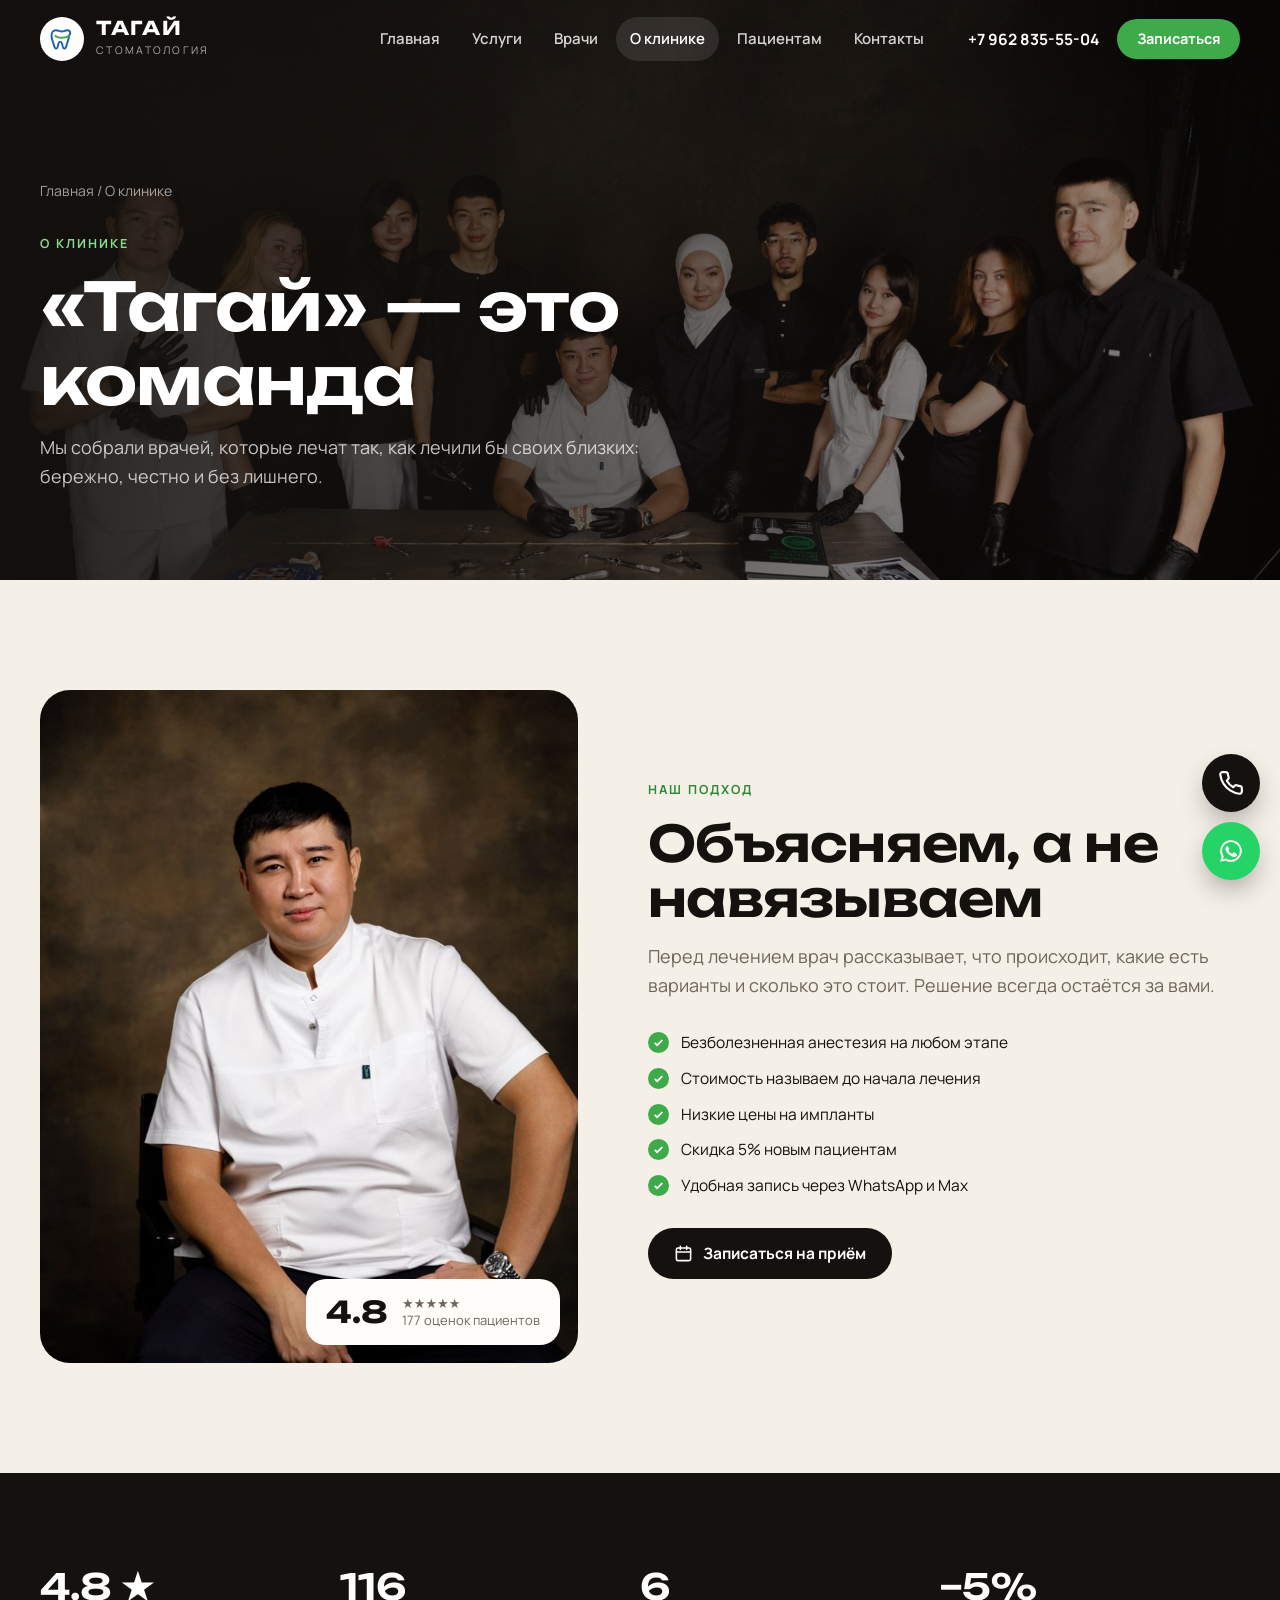
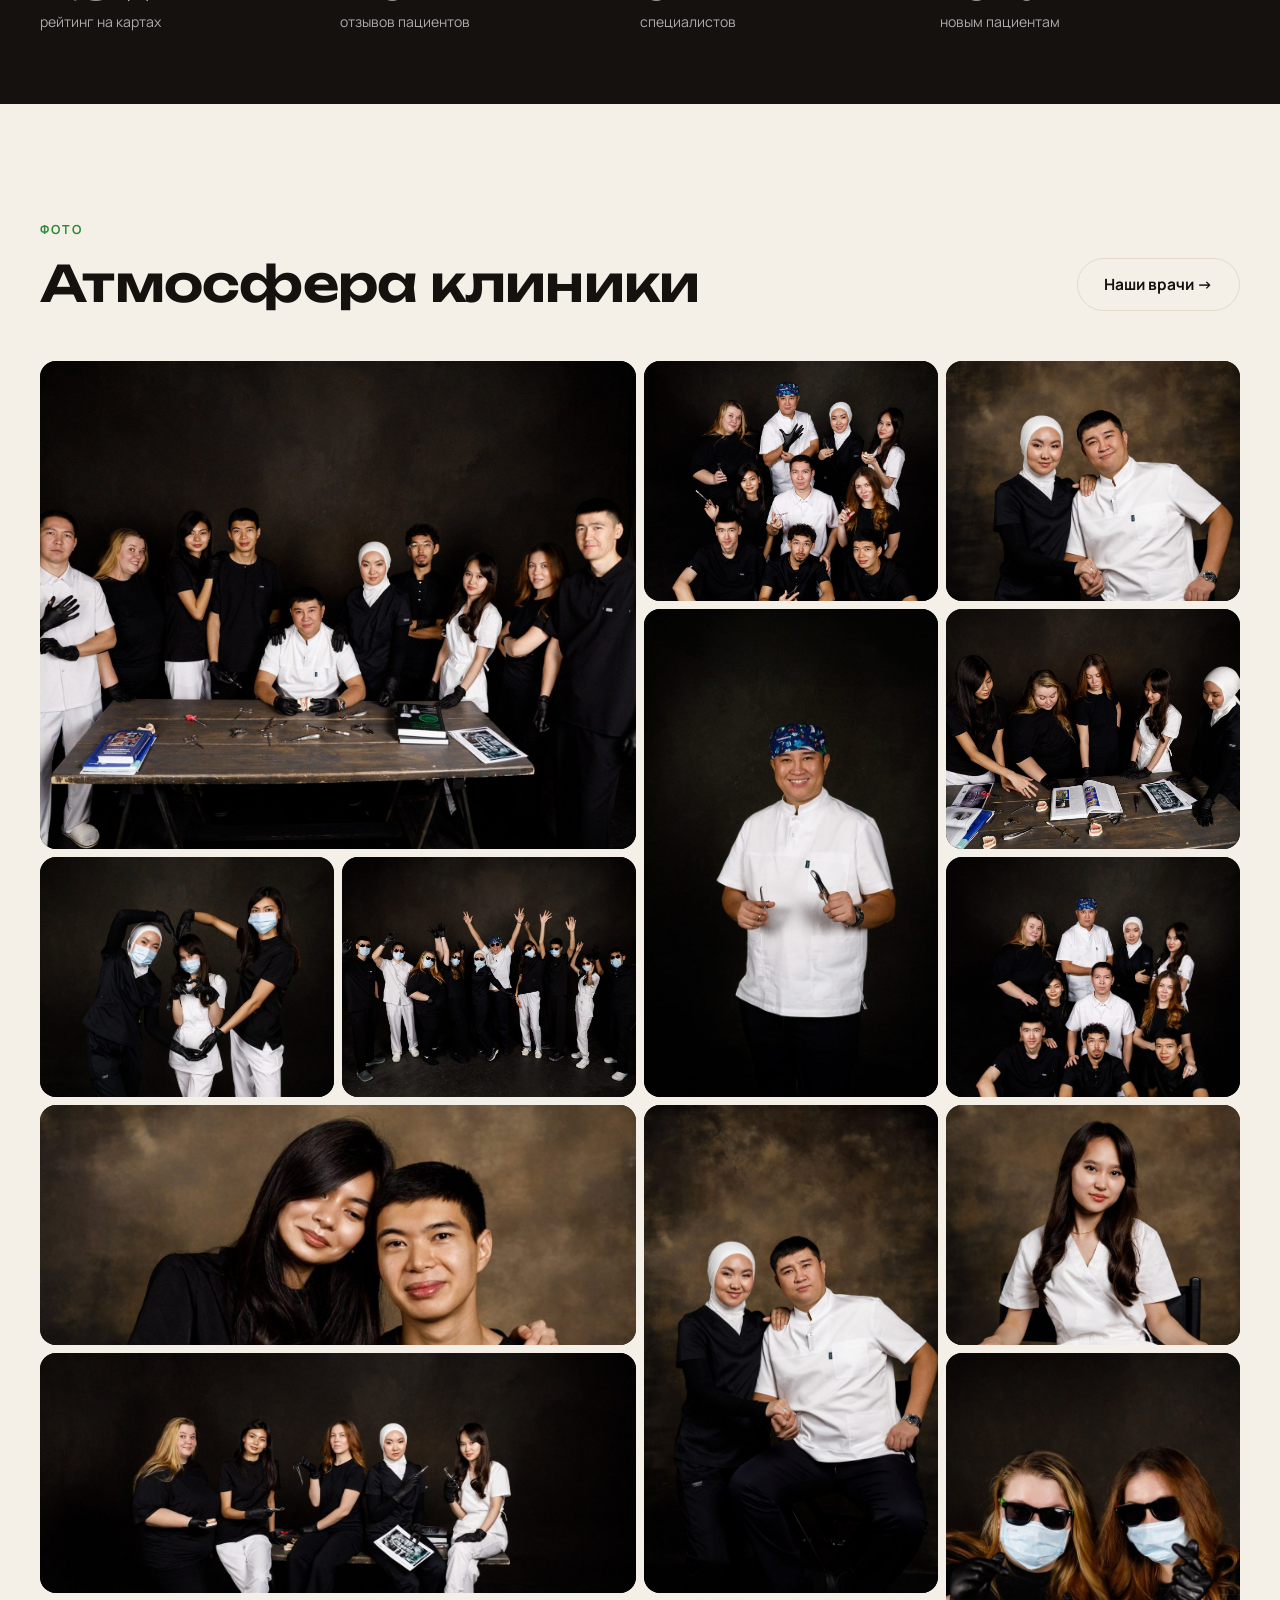
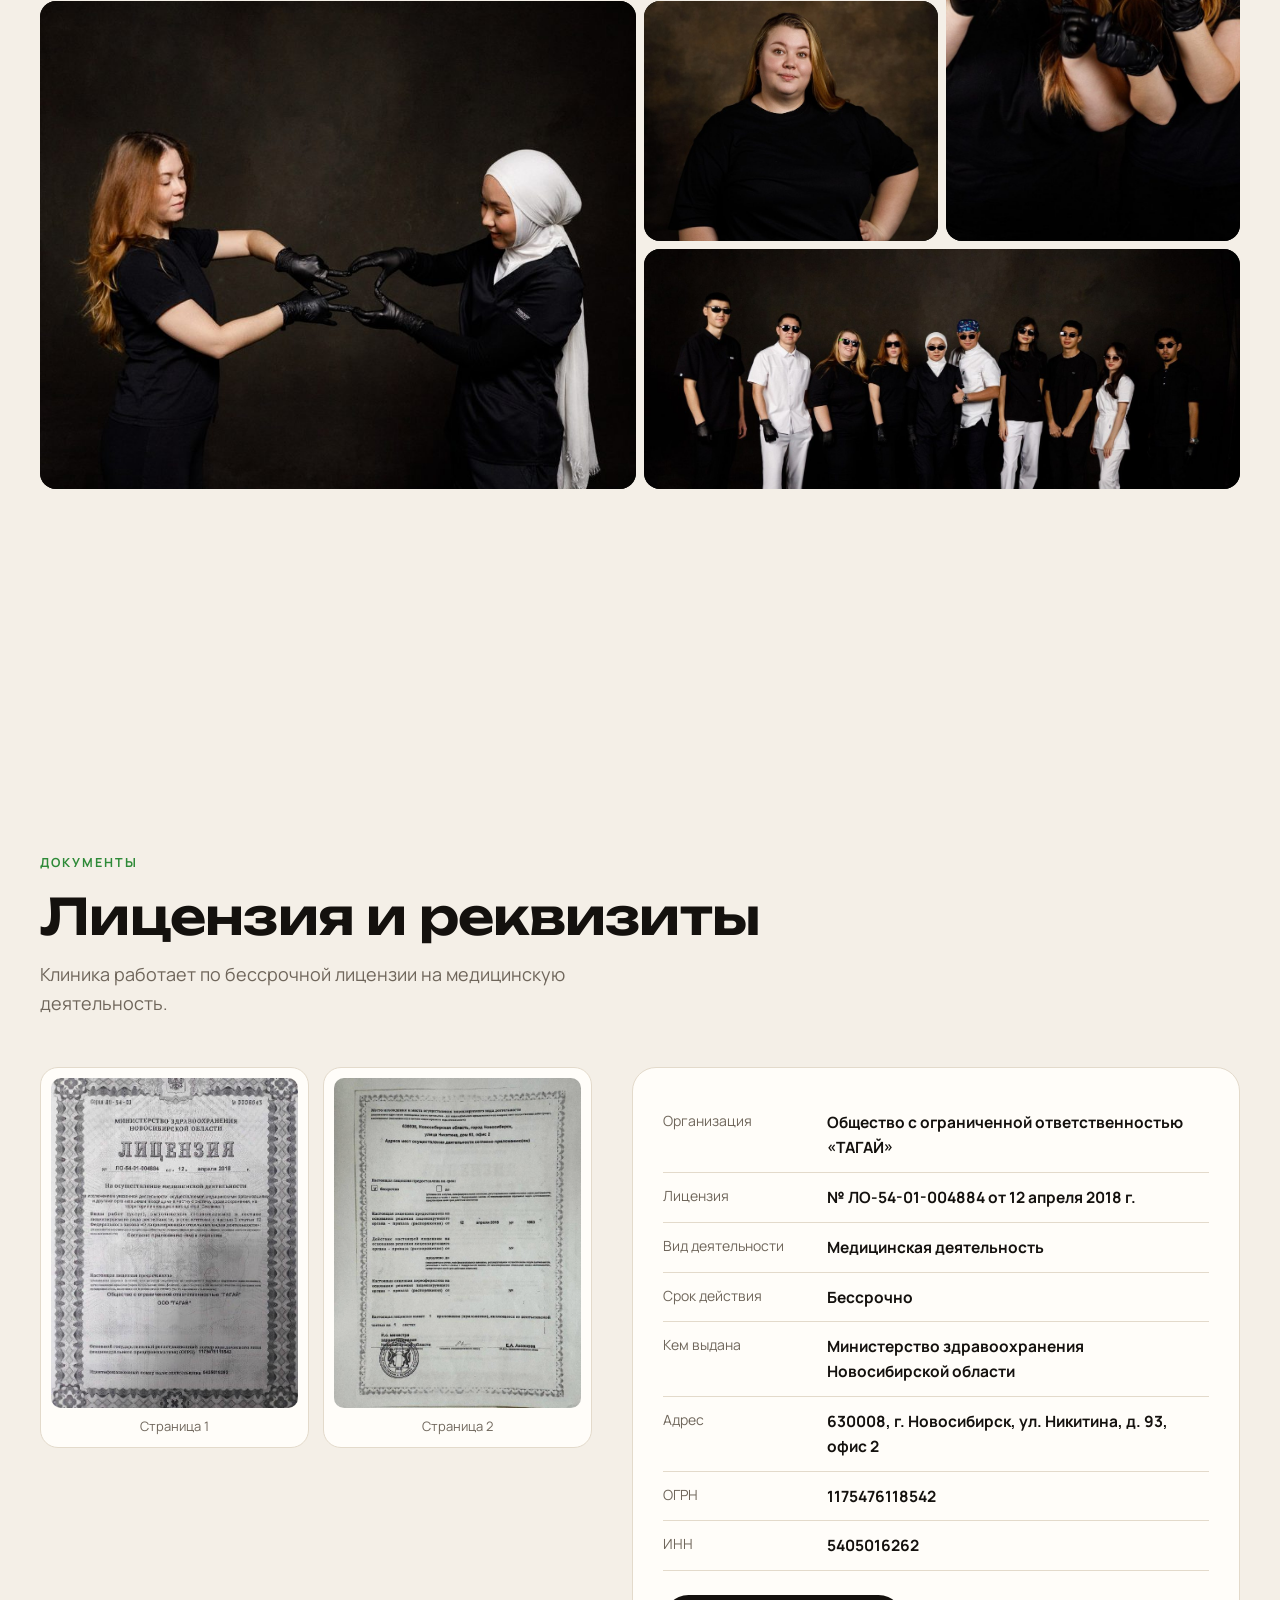
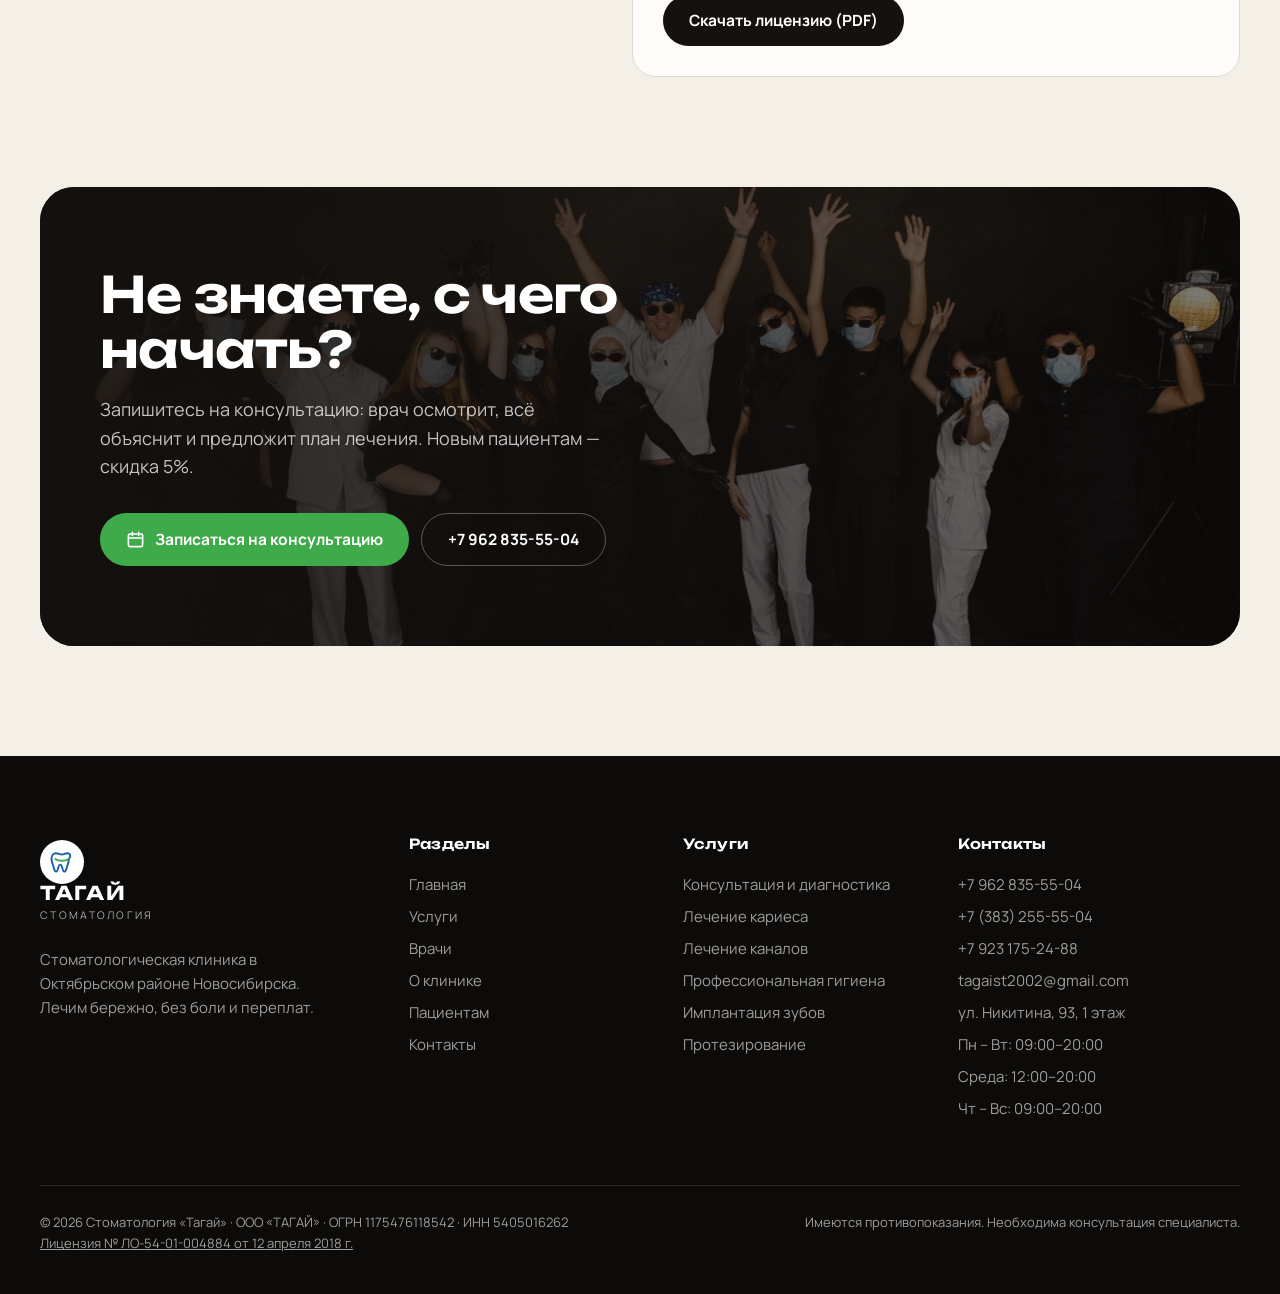
==== commit 652895c1: "Информация о бесплатной помощи по ОМС Co-Authored-By: Claude Opus 5.5 <noreply@anthropic.com>" ====
--- a/about.html
+++ b/about.html
@@ -7,7 +7,7 @@
 <meta name="description" content="Стоматология «Тагай» на ул. Никитина, 93: команда, подход к лечению, фото клиники.">
 <link rel="preconnect" href="https://fonts.googleapis.com"><link rel="preconnect" href="https://fonts.gstatic.com" crossorigin>
 <link href="https://fonts.googleapis.com/css2?family=Manrope:wght@400;500;600;700;800&family=Unbounded:wght@500;600;700&display=swap" rel="stylesheet">
-<link rel="stylesheet" href="css/style.css?v=16">
+<link rel="stylesheet" href="css/style.css?v=17">
 </head>
 <body data-page="about">
 <header class="hdr" id="hdr"></header>
@@ -59,6 +59,6 @@
 </div></div></section>
 </main>
 <footer class="ftr" id="ftr"></footer>
-<script src="js/data.js?v=16"></script><script src="js/app.js?v=16"></script>
+<script src="js/data.js?v=17"></script><script src="js/app.js?v=17"></script>
 </body>
 </html>
--- a/css/style.css
+++ b/css/style.css
@@ -461,3 +461,9 @@
 .org a{color:var(--green-d);font-weight:700}
 @media(max-width:960px){.pt{grid-template-columns:1fr;gap:20px}.pt-nav{position:static;display:flex;overflow-x:auto;scrollbar-width:none;gap:6px}.pt-nav a{flex:none;background:var(--paper);border:1px solid var(--line)}}
 @media(max-width:600px){.pt-body article{padding:24px 18px;border-radius:22px}.pt-docs{grid-template-columns:1fr}.org{padding:18px}.org dl div{grid-template-columns:1fr;gap:0}}
+.oms{margin-top:26px;background:#eef6ee;border:1px solid #cfe6d1;border-radius:20px;padding:22px 24px}
+.oms h3{font-size:17px;margin-bottom:8px}
+.oms p{font-size:15px;margin-bottom:8px}
+.oms a{color:var(--green-d);font-weight:700;text-decoration:underline}
+.svc-note{font-size:14px;color:var(--muted);margin-top:26px}
+.svc-note a{text-decoration:underline;font-weight:700;color:var(--ink)}
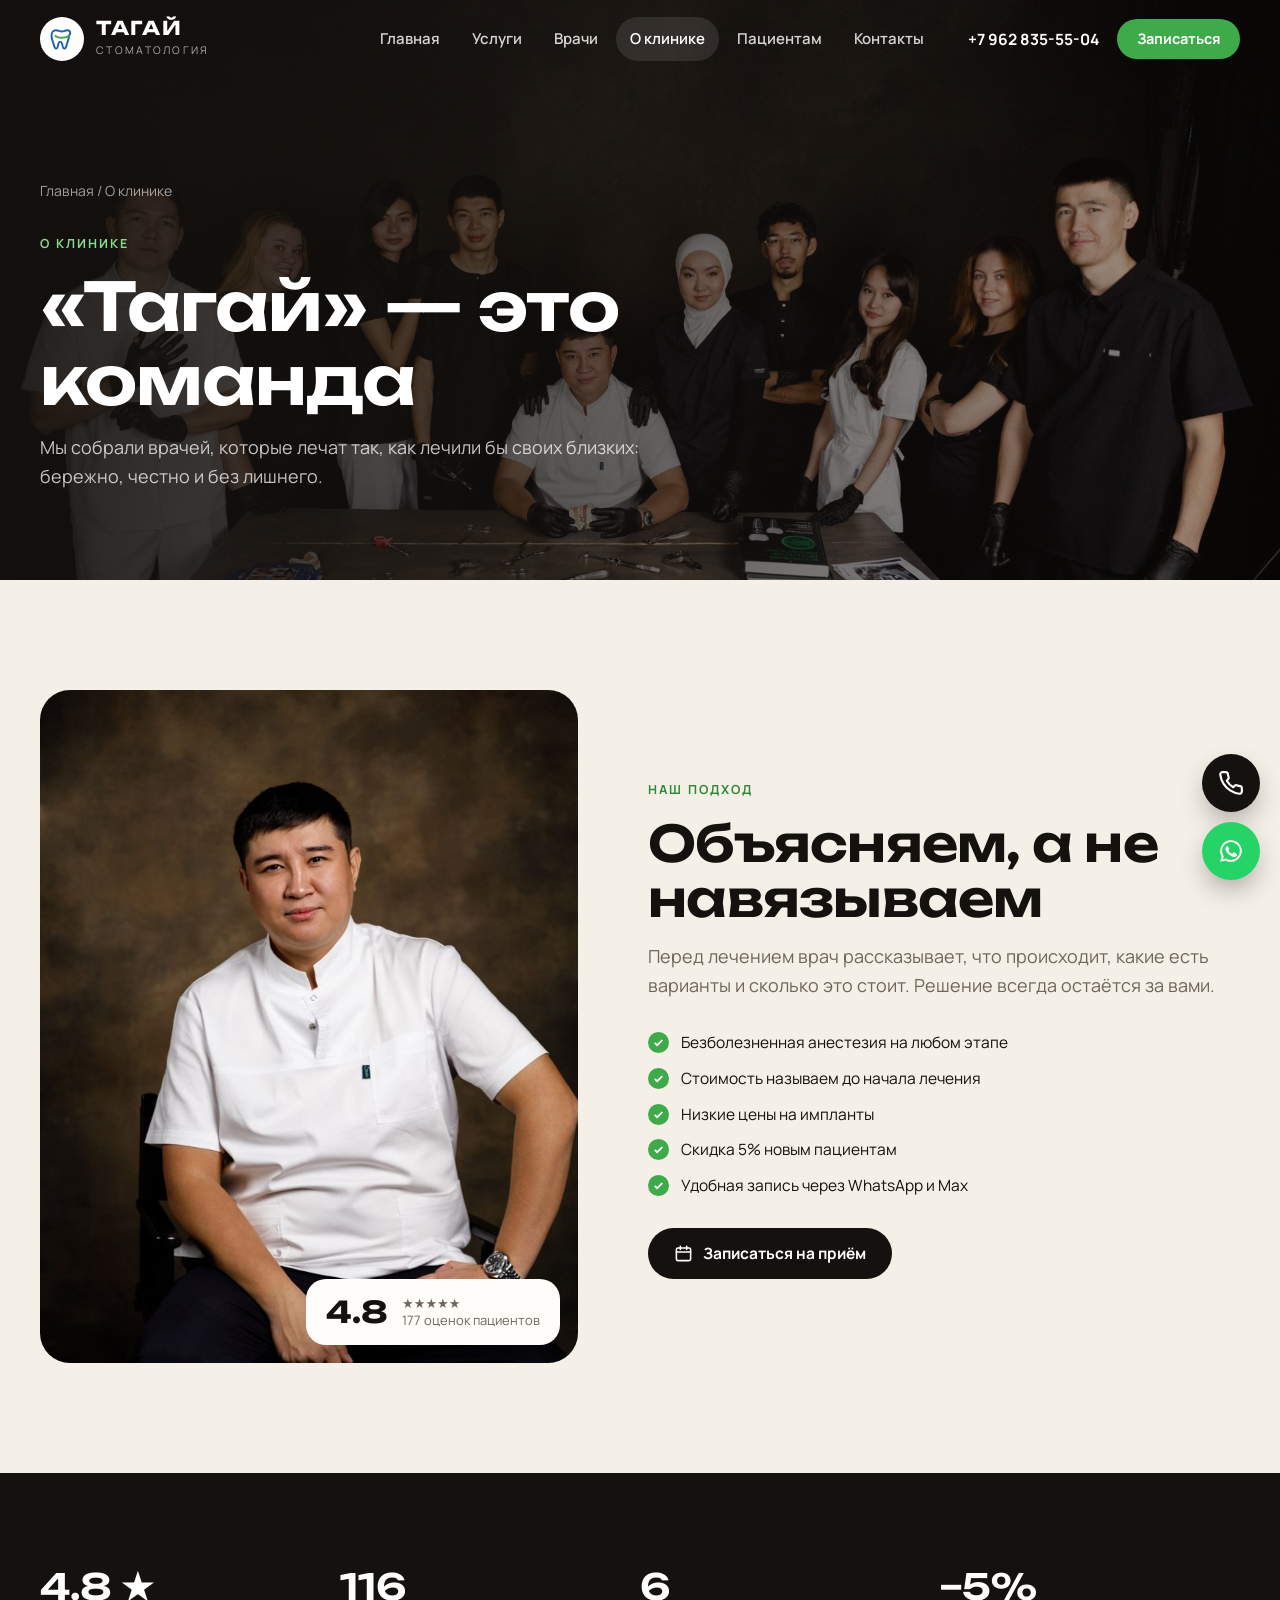
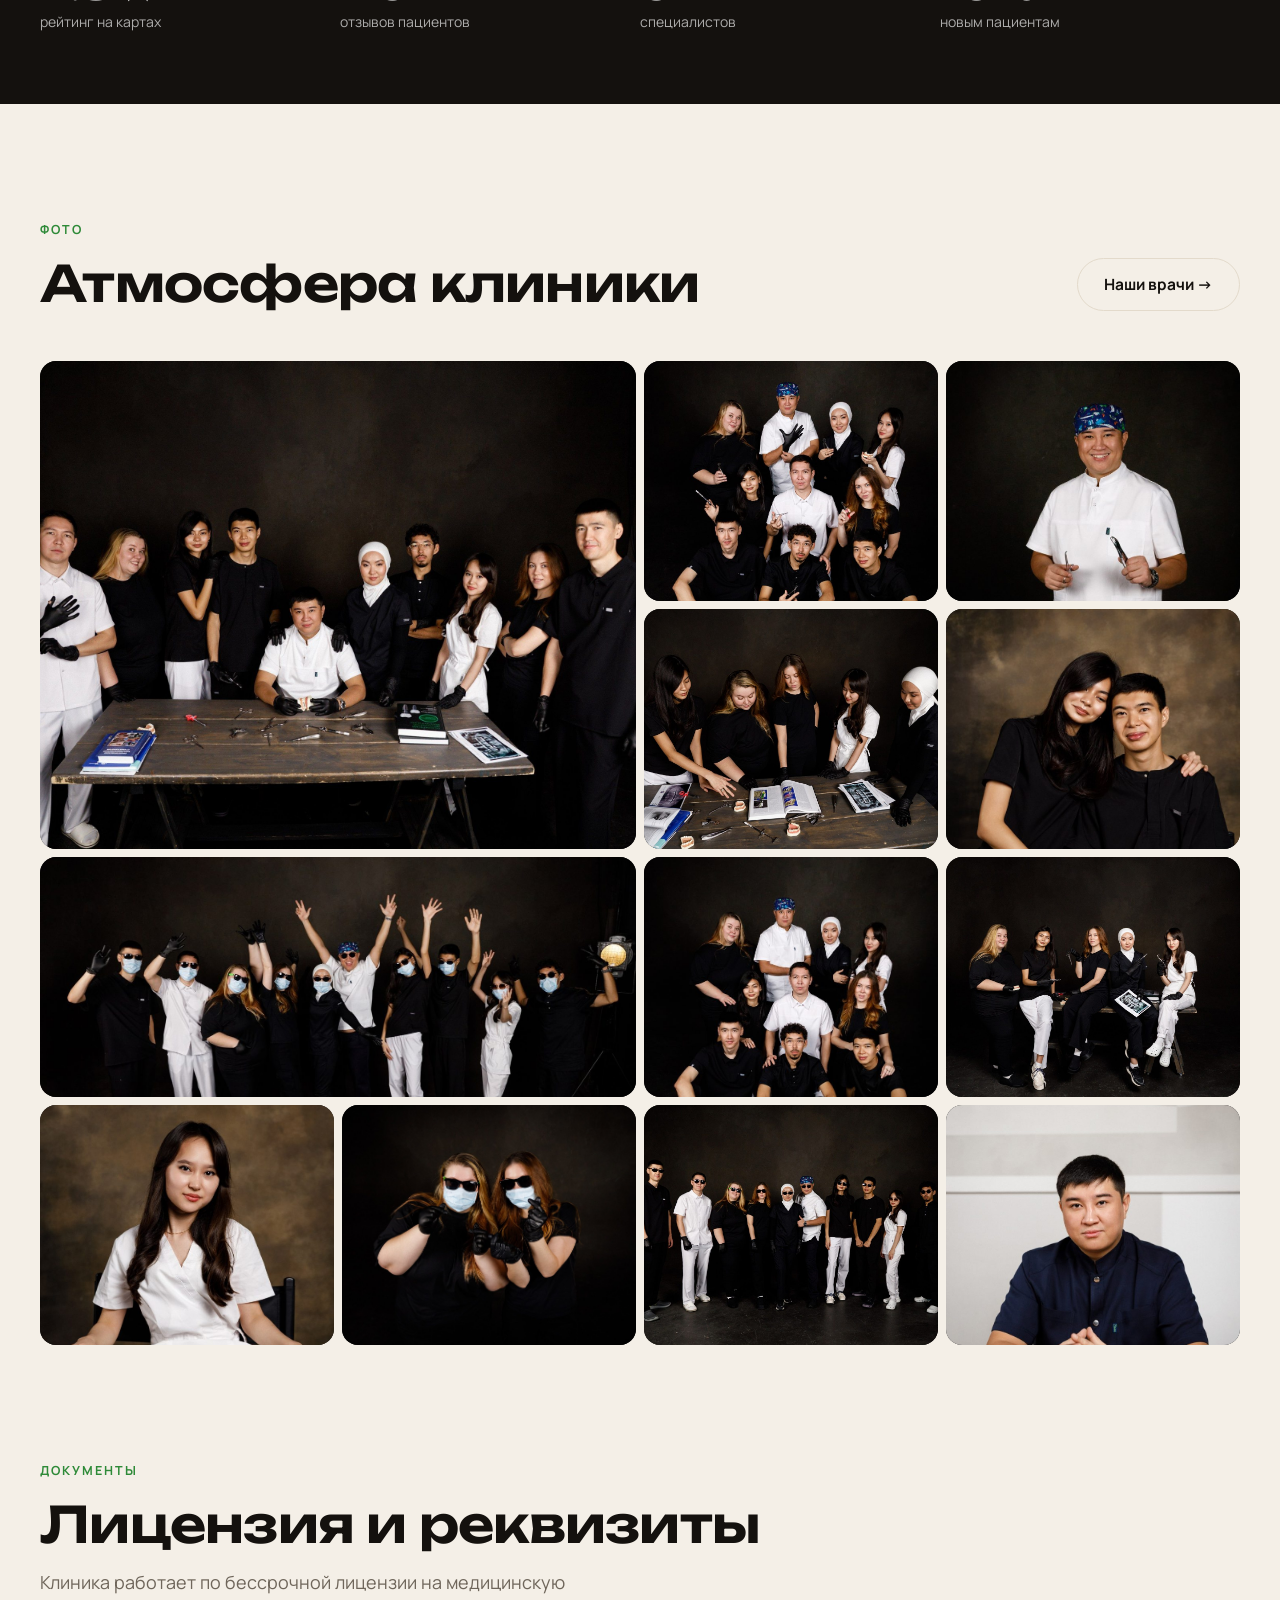
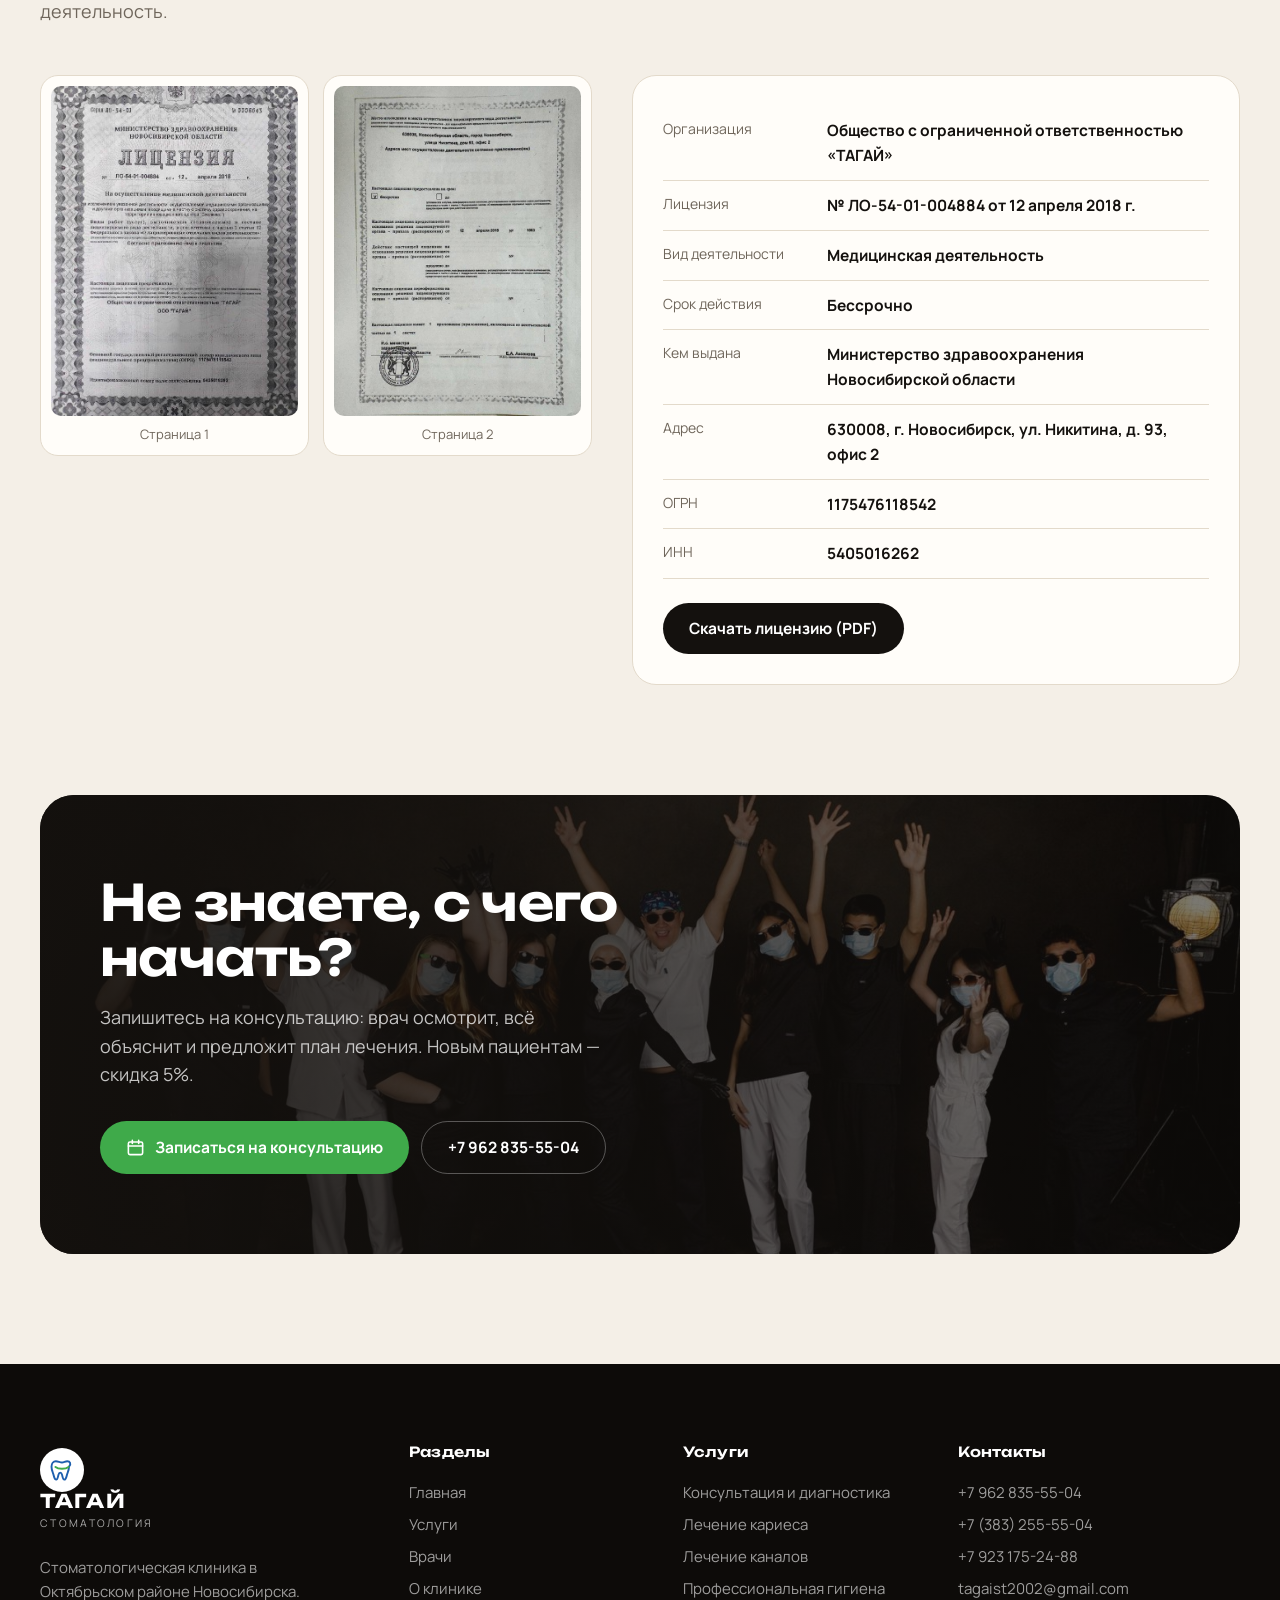
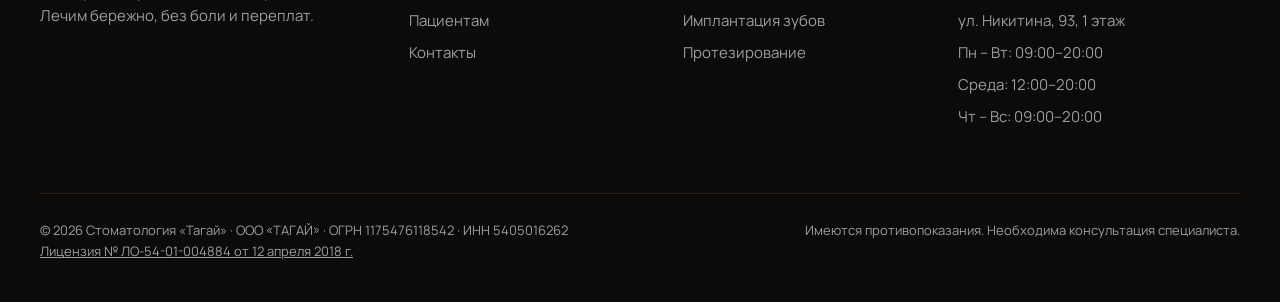
==== commit e62094cd: "Убраны фото из галереи по просьбе клиники Co-Authored-By: Claude Opus 5.5 <noreply@anthropic.com>" ====
--- a/about.html
+++ b/about.html
@@ -7,7 +7,7 @@
 <meta name="description" content="Стоматология «Тагай» на ул. Никитина, 93: команда, подход к лечению, фото клиники.">
 <link rel="preconnect" href="https://fonts.googleapis.com"><link rel="preconnect" href="https://fonts.gstatic.com" crossorigin>
 <link href="https://fonts.googleapis.com/css2?family=Manrope:wght@400;500;600;700;800&family=Unbounded:wght@500;600;700&display=swap" rel="stylesheet">
-<link rel="stylesheet" href="css/style.css?v=17">
+<link rel="stylesheet" href="css/style.css?v=20">
 </head>
 <body data-page="about">
 <header class="hdr" id="hdr"></header>
@@ -59,6 +59,6 @@
 </div></div></section>
 </main>
 <footer class="ftr" id="ftr"></footer>
-<script src="js/data.js?v=17"></script><script src="js/app.js?v=17"></script>
+<script src="js/data.js?v=20"></script><script src="js/app.js?v=20"></script>
 </body>
 </html>
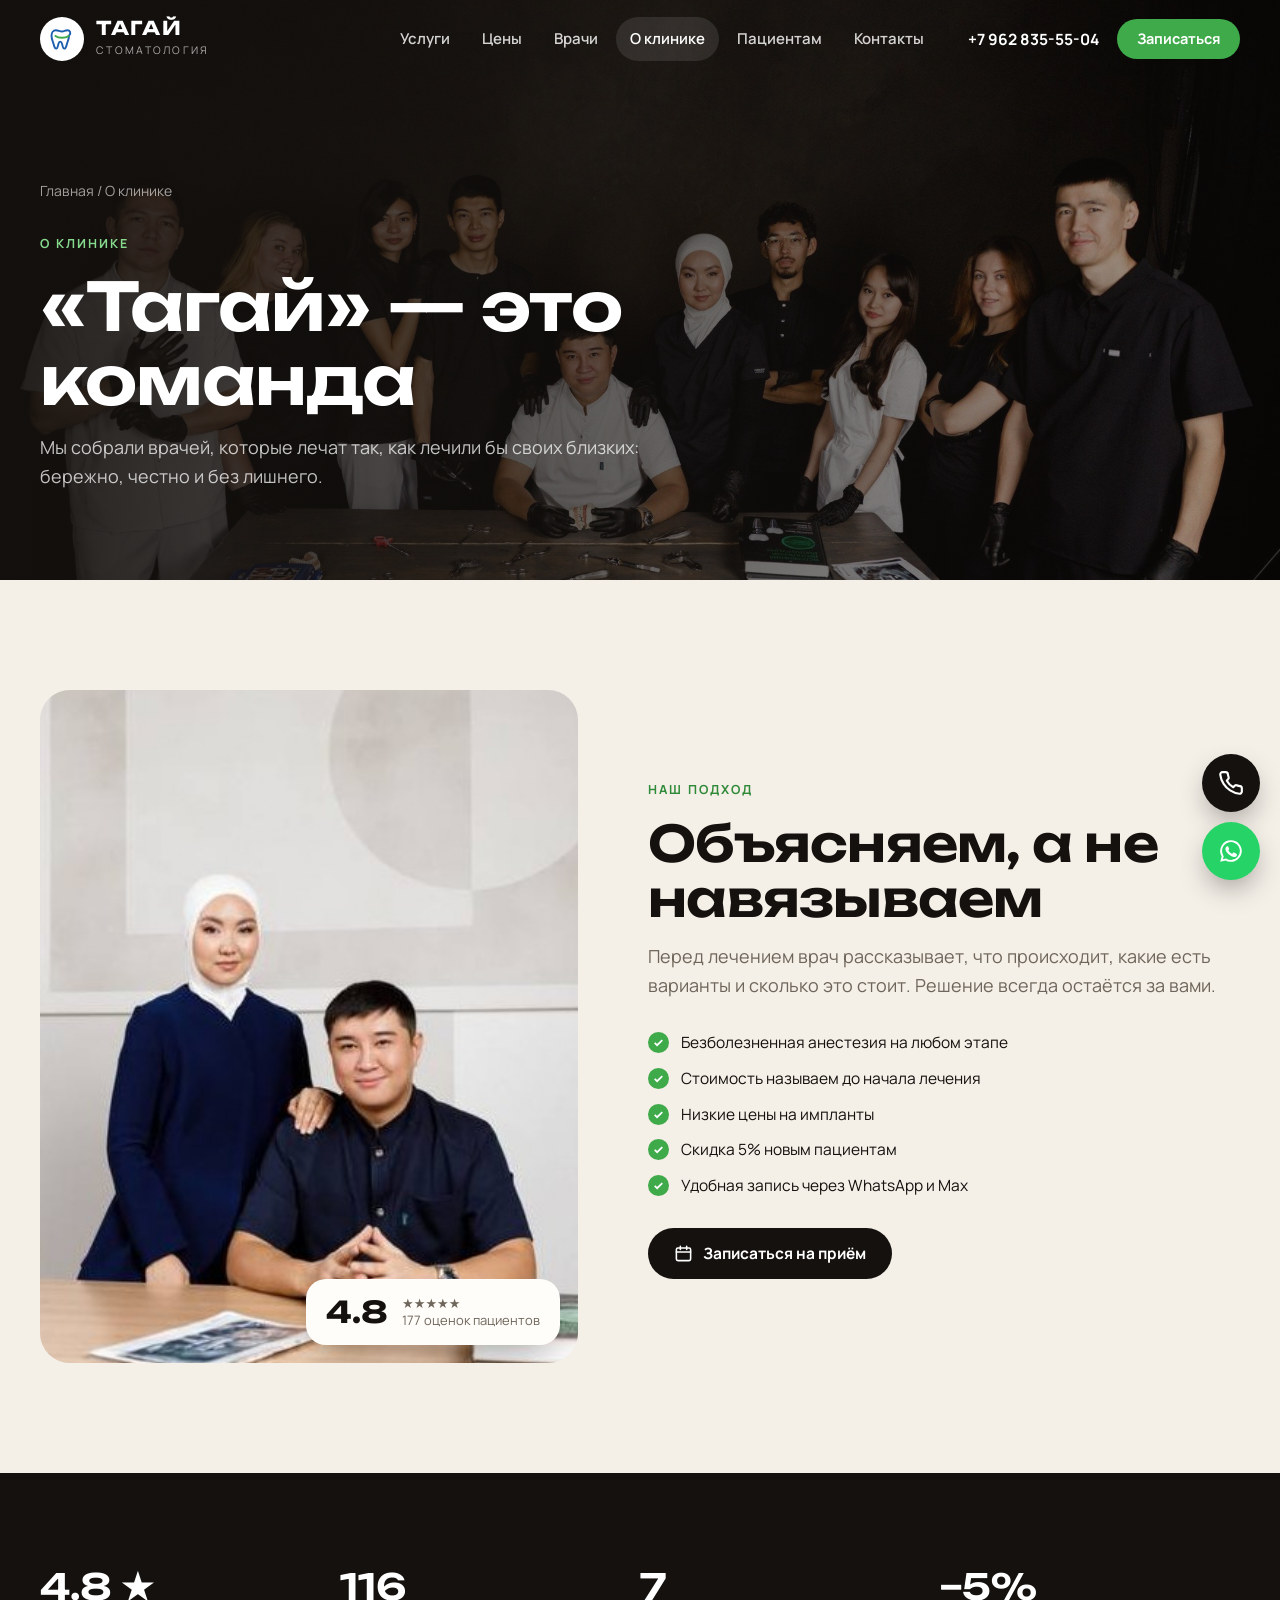
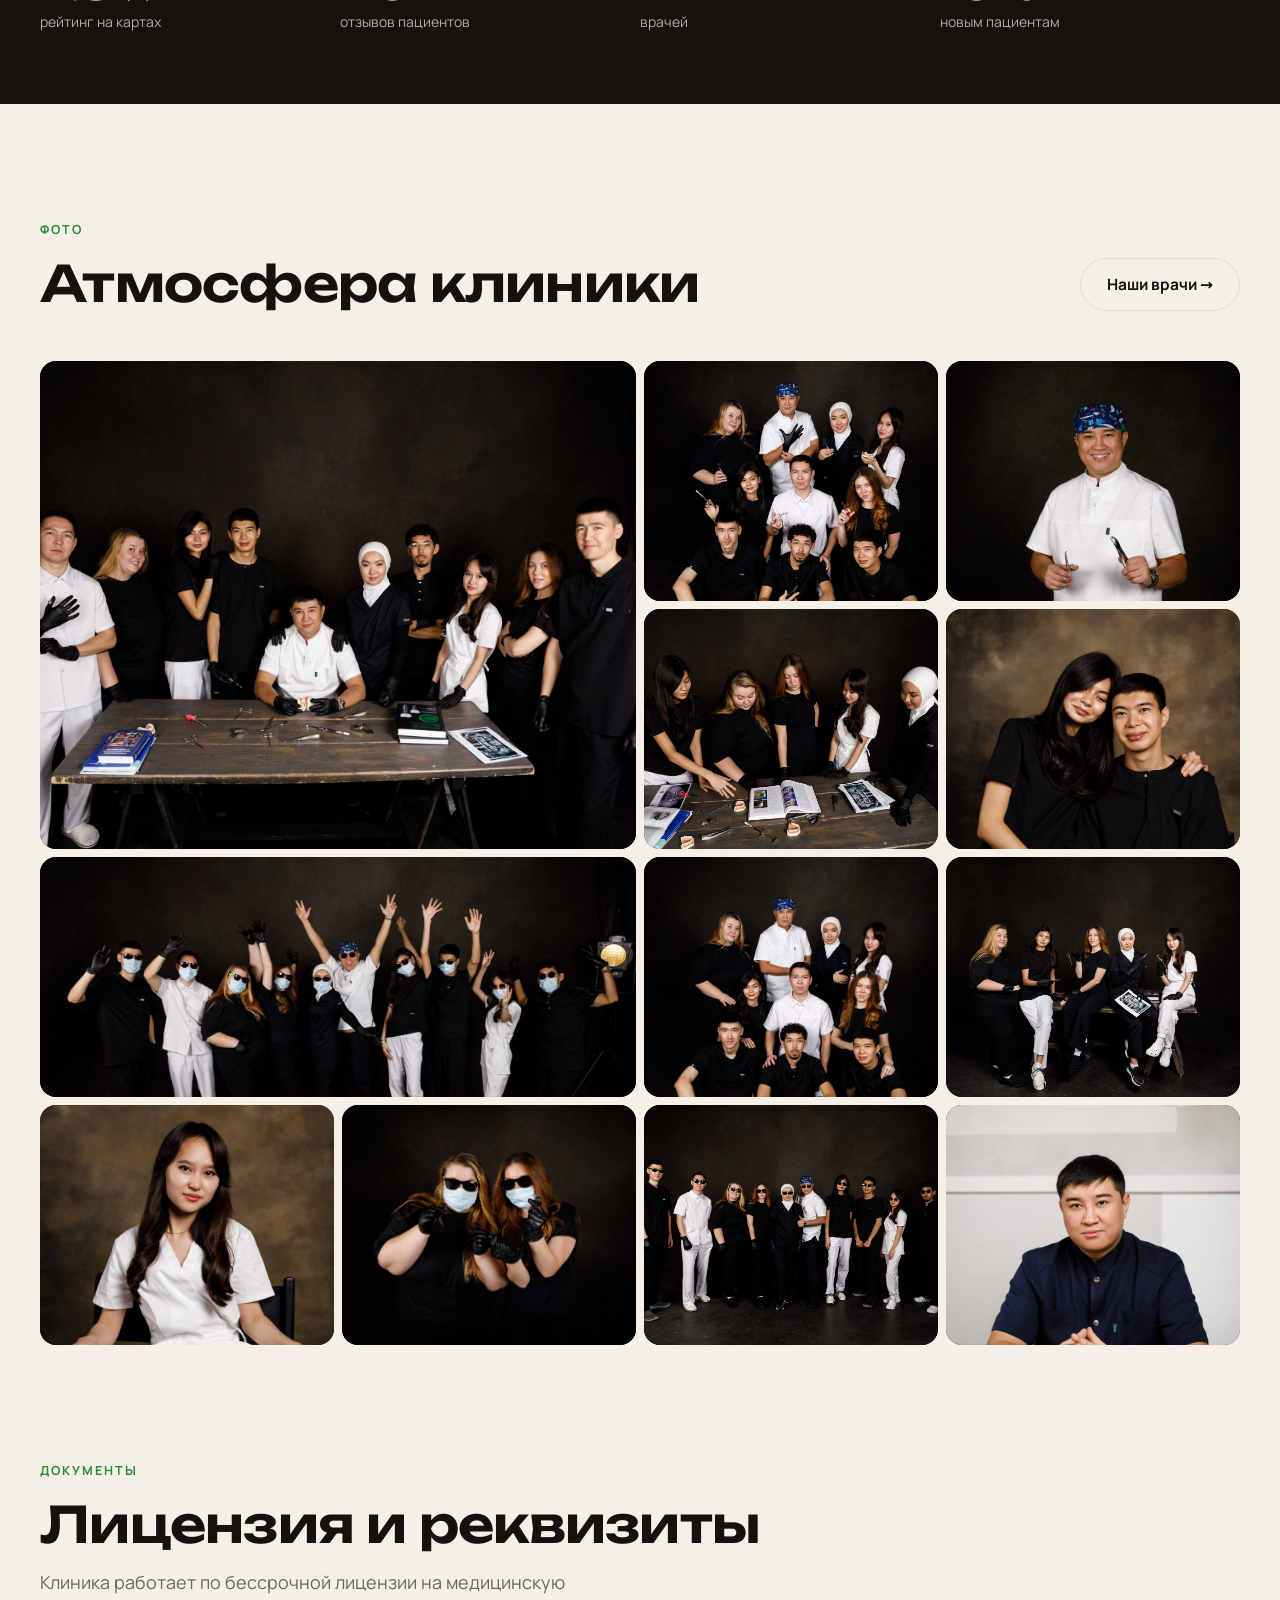
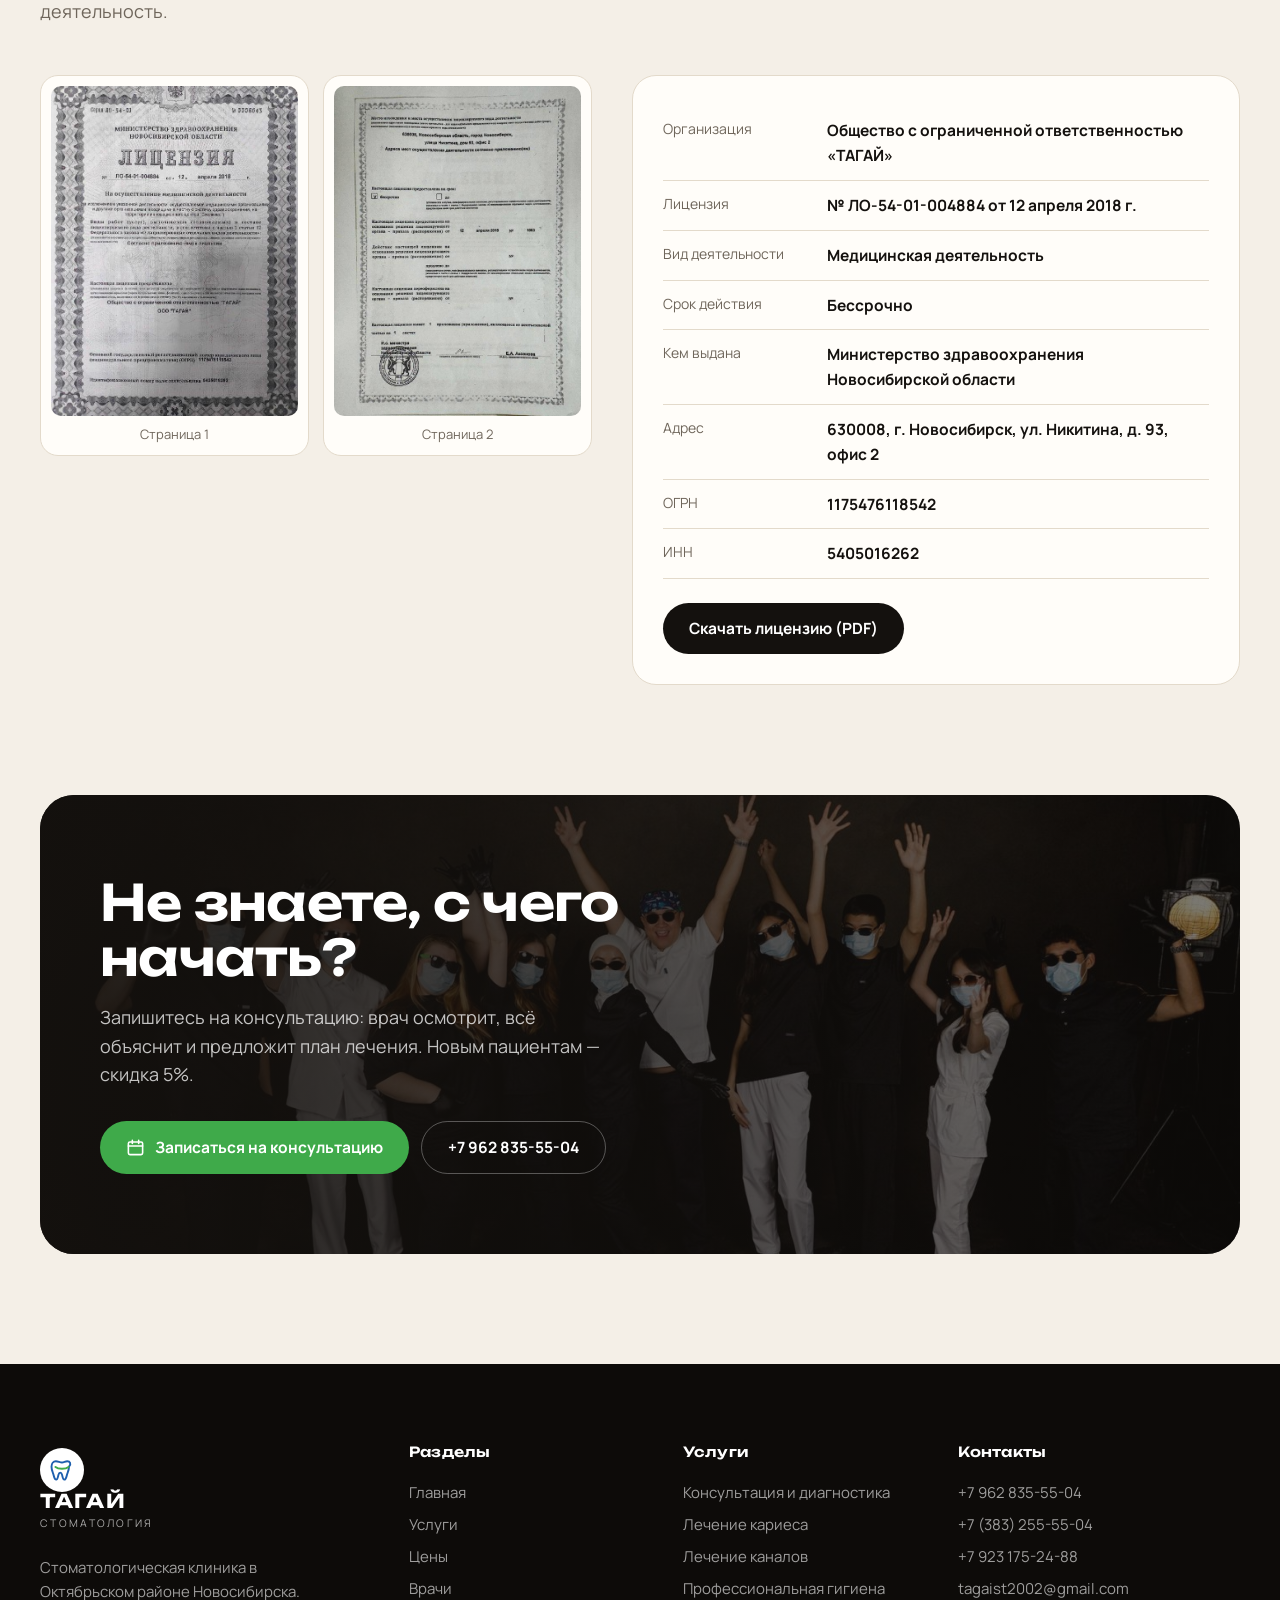
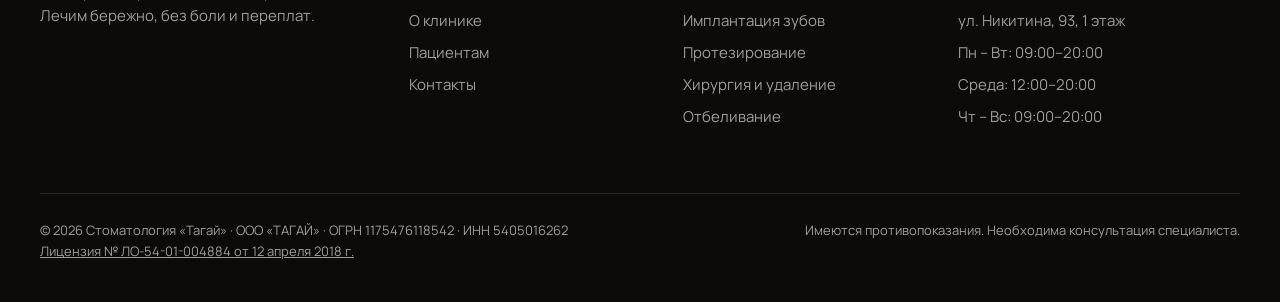
==== commit 99277b8b: "Новые врачи, цены, акция, сведения об образовании и аккредитации, локальные шрифты Co-Authored-By: C" ====
--- a/about.html
+++ b/about.html
@@ -5,9 +5,8 @@
 <meta name="viewport" content="width=device-width,initial-scale=1">
 <title>О клинике — стоматология «Тагай», Новосибирск</title>
 <meta name="description" content="Стоматология «Тагай» на ул. Никитина, 93: команда, подход к лечению, фото клиники.">
-<link rel="preconnect" href="https://fonts.googleapis.com"><link rel="preconnect" href="https://fonts.gstatic.com" crossorigin>
-<link href="https://fonts.googleapis.com/css2?family=Manrope:wght@400;500;600;700;800&family=Unbounded:wght@500;600;700&display=swap" rel="stylesheet">
-<link rel="stylesheet" href="css/style.css?v=20">
+<link rel="stylesheet" href="css/fonts.css?v=21">
+<link rel="stylesheet" href="css/style.css?v=21">
 </head>
 <body data-page="about">
 <header class="hdr" id="hdr"></header>
@@ -19,7 +18,7 @@
   <p class="lead">Мы собрали врачей, которые лечат так, как лечили бы своих близких: бережно, честно и без лишнего.</p>
 </div></div>
 <section><div class="wrap split">
-  <div class="split-img reveal"><img src="img/lead-1.jpg" alt="Стоматология Тагай" loading="lazy" style="object-position:center 20%">
+  <div class="split-img reveal"><img src="img/lead-pair.jpg" alt="Главный врач Аталык Тилекеев и врач Айзада Тилекеева" loading="lazy" style="object-position:center 30%">
     <div class="float"><b>4.8</b><small>★★★★★<br>177 оценок пациентов</small></div></div>
   <div class="reveal">
     <span class="eyebrow">Наш подход</span>
@@ -39,7 +38,7 @@
   <div class="stats" style="border:0">
     <div><b>4.8 ★</b><span>рейтинг на картах</span></div>
     <div><b>116</b><span>отзывов пациентов</span></div>
-    <div><b>6</b><span>специалистов</span></div>
+    <div><b>7</b><span>врачей</span></div>
     <div><b>−5%</b><span>новым пациентам</span></div>
   </div>
 </div></section>
@@ -59,6 +58,6 @@
 </div></div></section>
 </main>
 <footer class="ftr" id="ftr"></footer>
-<script src="js/data.js?v=20"></script><script src="js/app.js?v=20"></script>
+<script src="js/data.js?v=21"></script><script src="js/app.js?v=21"></script>
 </body>
 </html>
--- a/css/fonts.css
+++ b/css/fonts.css
@@ -0,0 +1,216 @@
+/* cyrillic-ext */
+@font-face {
+  font-family: 'Manrope';
+  font-style: normal;
+  font-weight: 400;
+  font-display: swap;
+  src: url(../fonts/manrope-400-cyrillic-ext.woff2) format('woff2');
+  unicode-range: U+0460-052F, U+1C80-1C8A, U+20B4, U+2DE0-2DFF, U+A640-A69F, U+FE2E-FE2F;
+}
+/* cyrillic */
+@font-face {
+  font-family: 'Manrope';
+  font-style: normal;
+  font-weight: 400;
+  font-display: swap;
+  src: url(../fonts/manrope-400-cyrillic.woff2) format('woff2');
+  unicode-range: U+0301, U+0400-045F, U+0490-0491, U+04B0-04B1, U+2116;
+}
+/* latin */
+@font-face {
+  font-family: 'Manrope';
+  font-style: normal;
+  font-weight: 400;
+  font-display: swap;
+  src: url(../fonts/manrope-400-latin.woff2) format('woff2');
+  unicode-range: U+0000-00FF, U+0131, U+0152-0153, U+02BB-02BC, U+02C6, U+02DA, U+02DC, U+0304, U+0308, U+0329, U+2000-206F, U+20AC, U+2122, U+2191, U+2193, U+2212, U+2215, U+FEFF, U+FFFD;
+}
+/* cyrillic-ext */
+@font-face {
+  font-family: 'Manrope';
+  font-style: normal;
+  font-weight: 500;
+  font-display: swap;
+  src: url(../fonts/manrope-400-cyrillic-ext.woff2) format('woff2');
+  unicode-range: U+0460-052F, U+1C80-1C8A, U+20B4, U+2DE0-2DFF, U+A640-A69F, U+FE2E-FE2F;
+}
+/* cyrillic */
+@font-face {
+  font-family: 'Manrope';
+  font-style: normal;
+  font-weight: 500;
+  font-display: swap;
+  src: url(../fonts/manrope-400-cyrillic.woff2) format('woff2');
+  unicode-range: U+0301, U+0400-045F, U+0490-0491, U+04B0-04B1, U+2116;
+}
+/* latin */
+@font-face {
+  font-family: 'Manrope';
+  font-style: normal;
+  font-weight: 500;
+  font-display: swap;
+  src: url(../fonts/manrope-400-latin.woff2) format('woff2');
+  unicode-range: U+0000-00FF, U+0131, U+0152-0153, U+02BB-02BC, U+02C6, U+02DA, U+02DC, U+0304, U+0308, U+0329, U+2000-206F, U+20AC, U+2122, U+2191, U+2193, U+2212, U+2215, U+FEFF, U+FFFD;
+}
+/* cyrillic-ext */
+@font-face {
+  font-family: 'Manrope';
+  font-style: normal;
+  font-weight: 600;
+  font-display: swap;
+  src: url(../fonts/manrope-400-cyrillic-ext.woff2) format('woff2');
+  unicode-range: U+0460-052F, U+1C80-1C8A, U+20B4, U+2DE0-2DFF, U+A640-A69F, U+FE2E-FE2F;
+}
+/* cyrillic */
+@font-face {
+  font-family: 'Manrope';
+  font-style: normal;
+  font-weight: 600;
+  font-display: swap;
+  src: url(../fonts/manrope-400-cyrillic.woff2) format('woff2');
+  unicode-range: U+0301, U+0400-045F, U+0490-0491, U+04B0-04B1, U+2116;
+}
+/* latin */
+@font-face {
+  font-family: 'Manrope';
+  font-style: normal;
+  font-weight: 600;
+  font-display: swap;
+  src: url(../fonts/manrope-400-latin.woff2) format('woff2');
+  unicode-range: U+0000-00FF, U+0131, U+0152-0153, U+02BB-02BC, U+02C6, U+02DA, U+02DC, U+0304, U+0308, U+0329, U+2000-206F, U+20AC, U+2122, U+2191, U+2193, U+2212, U+2215, U+FEFF, U+FFFD;
+}
+/* cyrillic-ext */
+@font-face {
+  font-family: 'Manrope';
+  font-style: normal;
+  font-weight: 700;
+  font-display: swap;
+  src: url(../fonts/manrope-400-cyrillic-ext.woff2) format('woff2');
+  unicode-range: U+0460-052F, U+1C80-1C8A, U+20B4, U+2DE0-2DFF, U+A640-A69F, U+FE2E-FE2F;
+}
+/* cyrillic */
+@font-face {
+  font-family: 'Manrope';
+  font-style: normal;
+  font-weight: 700;
+  font-display: swap;
+  src: url(../fonts/manrope-400-cyrillic.woff2) format('woff2');
+  unicode-range: U+0301, U+0400-045F, U+0490-0491, U+04B0-04B1, U+2116;
+}
+/* latin */
+@font-face {
+  font-family: 'Manrope';
+  font-style: normal;
+  font-weight: 700;
+  font-display: swap;
+  src: url(../fonts/manrope-400-latin.woff2) format('woff2');
+  unicode-range: U+0000-00FF, U+0131, U+0152-0153, U+02BB-02BC, U+02C6, U+02DA, U+02DC, U+0304, U+0308, U+0329, U+2000-206F, U+20AC, U+2122, U+2191, U+2193, U+2212, U+2215, U+FEFF, U+FFFD;
+}
+/* cyrillic-ext */
+@font-face {
+  font-family: 'Manrope';
+  font-style: normal;
+  font-weight: 800;
+  font-display: swap;
+  src: url(../fonts/manrope-400-cyrillic-ext.woff2) format('woff2');
+  unicode-range: U+0460-052F, U+1C80-1C8A, U+20B4, U+2DE0-2DFF, U+A640-A69F, U+FE2E-FE2F;
+}
+/* cyrillic */
+@font-face {
+  font-family: 'Manrope';
+  font-style: normal;
+  font-weight: 800;
+  font-display: swap;
+  src: url(../fonts/manrope-400-cyrillic.woff2) format('woff2');
+  unicode-range: U+0301, U+0400-045F, U+0490-0491, U+04B0-04B1, U+2116;
+}
+/* latin */
+@font-face {
+  font-family: 'Manrope';
+  font-style: normal;
+  font-weight: 800;
+  font-display: swap;
+  src: url(../fonts/manrope-400-latin.woff2) format('woff2');
+  unicode-range: U+0000-00FF, U+0131, U+0152-0153, U+02BB-02BC, U+02C6, U+02DA, U+02DC, U+0304, U+0308, U+0329, U+2000-206F, U+20AC, U+2122, U+2191, U+2193, U+2212, U+2215, U+FEFF, U+FFFD;
+}
+/* cyrillic-ext */
+@font-face {
+  font-family: 'Unbounded';
+  font-style: normal;
+  font-weight: 500;
+  font-display: swap;
+  src: url(../fonts/unbounded-500-cyrillic-ext.woff2) format('woff2');
+  unicode-range: U+0460-052F, U+1C80-1C8A, U+20B4, U+2DE0-2DFF, U+A640-A69F, U+FE2E-FE2F;
+}
+/* cyrillic */
+@font-face {
+  font-family: 'Unbounded';
+  font-style: normal;
+  font-weight: 500;
+  font-display: swap;
+  src: url(../fonts/unbounded-500-cyrillic.woff2) format('woff2');
+  unicode-range: U+0301, U+0400-045F, U+0490-0491, U+04B0-04B1, U+2116;
+}
+/* latin */
+@font-face {
+  font-family: 'Unbounded';
+  font-style: normal;
+  font-weight: 500;
+  font-display: swap;
+  src: url(../fonts/unbounded-500-latin.woff2) format('woff2');
+  unicode-range: U+0000-00FF, U+0131, U+0152-0153, U+02BB-02BC, U+02C6, U+02DA, U+02DC, U+0304, U+0308, U+0329, U+2000-206F, U+20AC, U+2122, U+2191, U+2193, U+2212, U+2215, U+FEFF, U+FFFD;
+}
+/* cyrillic-ext */
+@font-face {
+  font-family: 'Unbounded';
+  font-style: normal;
+  font-weight: 600;
+  font-display: swap;
+  src: url(../fonts/unbounded-500-cyrillic-ext.woff2) format('woff2');
+  unicode-range: U+0460-052F, U+1C80-1C8A, U+20B4, U+2DE0-2DFF, U+A640-A69F, U+FE2E-FE2F;
+}
+/* cyrillic */
+@font-face {
+  font-family: 'Unbounded';
+  font-style: normal;
+  font-weight: 600;
+  font-display: swap;
+  src: url(../fonts/unbounded-500-cyrillic.woff2) format('woff2');
+  unicode-range: U+0301, U+0400-045F, U+0490-0491, U+04B0-04B1, U+2116;
+}
+/* latin */
+@font-face {
+  font-family: 'Unbounded';
+  font-style: normal;
+  font-weight: 600;
+  font-display: swap;
+  src: url(../fonts/unbounded-500-latin.woff2) format('woff2');
+  unicode-range: U+0000-00FF, U+0131, U+0152-0153, U+02BB-02BC, U+02C6, U+02DA, U+02DC, U+0304, U+0308, U+0329, U+2000-206F, U+20AC, U+2122, U+2191, U+2193, U+2212, U+2215, U+FEFF, U+FFFD;
+}
+/* cyrillic-ext */
+@font-face {
+  font-family: 'Unbounded';
+  font-style: normal;
+  font-weight: 700;
+  font-display: swap;
+  src: url(../fonts/unbounded-500-cyrillic-ext.woff2) format('woff2');
+  unicode-range: U+0460-052F, U+1C80-1C8A, U+20B4, U+2DE0-2DFF, U+A640-A69F, U+FE2E-FE2F;
+}
+/* cyrillic */
+@font-face {
+  font-family: 'Unbounded';
+  font-style: normal;
+  font-weight: 700;
+  font-display: swap;
+  src: url(../fonts/unbounded-500-cyrillic.woff2) format('woff2');
+  unicode-range: U+0301, U+0400-045F, U+0490-0491, U+04B0-04B1, U+2116;
+}
+/* latin */
+@font-face {
+  font-family: 'Unbounded';
+  font-style: normal;
+  font-weight: 700;
+  font-display: swap;
+  src: url(../fonts/unbounded-500-latin.woff2) format('woff2');
+  unicode-range: U+0000-00FF, U+0131, U+0152-0153, U+02BB-02BC, U+02C6, U+02DA, U+02DC, U+0304, U+0308, U+0329, U+2000-206F, U+20AC, U+2122, U+2191, U+2193, U+2212, U+2215, U+FEFF, U+FFFD;
+}
--- a/css/style.css
+++ b/css/style.css
@@ -467,3 +467,26 @@
 .oms a{color:var(--green-d);font-weight:700;text-decoration:underline}
 .svc-note{font-size:14px;color:var(--muted);margin-top:26px}
 .svc-note a{text-decoration:underline;font-weight:700;color:var(--ink)}
+
+/* ---------- цены и акция */
+.prices{display:grid;grid-template-columns:240px 1fr;gap:56px;align-items:start;margin-top:10px}
+.price-cat{background:var(--paper);border:1px solid var(--line);border-radius:26px;padding:30px 34px;margin-bottom:16px;scroll-margin-top:100px}
+.price-cat h2{font-size:clamp(22px,2.6vw,30px);margin-bottom:10px}
+.price-row{display:flex;justify-content:space-between;gap:24px;padding:14px 0;border-top:1px solid var(--line);align-items:baseline}
+.price-row:first-child{border-top:0}
+.price-row span{font-size:16px}
+.price-row b{white-space:nowrap;font-size:16.5px}
+.promo-box{background:var(--ink) url(../img/svc-implant.jpg) right center/auto 100% no-repeat;color:#fff;border-radius:30px;padding:40px 44px;margin-bottom:40px;position:relative;overflow:hidden}
+.promo-box:before{content:"";position:absolute;inset:0;background:linear-gradient(90deg,#14110e 45%,rgba(20,17,14,.55))}
+.promo-box>*{position:relative}
+.badge-promo{display:inline-block;background:#e2683c;color:#fff;font-weight:800;font-size:13px;letter-spacing:.08em;text-transform:uppercase;padding:6px 12px;border-radius:999px;margin-bottom:14px}
+.promo-head h3{font-size:clamp(22px,2.8vw,34px);max-width:640px;margin-bottom:8px}
+.promo-head p{opacity:.7;margin-bottom:24px}
+.promo-items{display:grid;gap:10px;max-width:620px;margin-bottom:26px}
+.promo-items div{display:flex;justify-content:space-between;gap:20px;align-items:baseline;background:rgba(255,255,255,.07);border:1px solid rgba(255,255,255,.12);border-radius:16px;padding:14px 18px}
+.promo-items b{font-family:Unbounded;font-size:clamp(16px,1.8vw,22px);color:var(--green-l);white-space:nowrap}
+.promo-box.compact{margin-bottom:0}
+.doc-list{margin:12px 0 26px}
+.doc-list li{font-size:15.5px}
+@media(max-width:960px){.prices{grid-template-columns:1fr;gap:20px}}
+@media(max-width:600px){.price-cat{padding:20px 18px;border-radius:20px}.price-row{flex-direction:column;gap:4px}.promo-box{padding:28px 20px;border-radius:24px;background-image:none}.promo-items div{flex-direction:column;gap:2px}.promo-box .btn{width:100%;white-space:normal}}
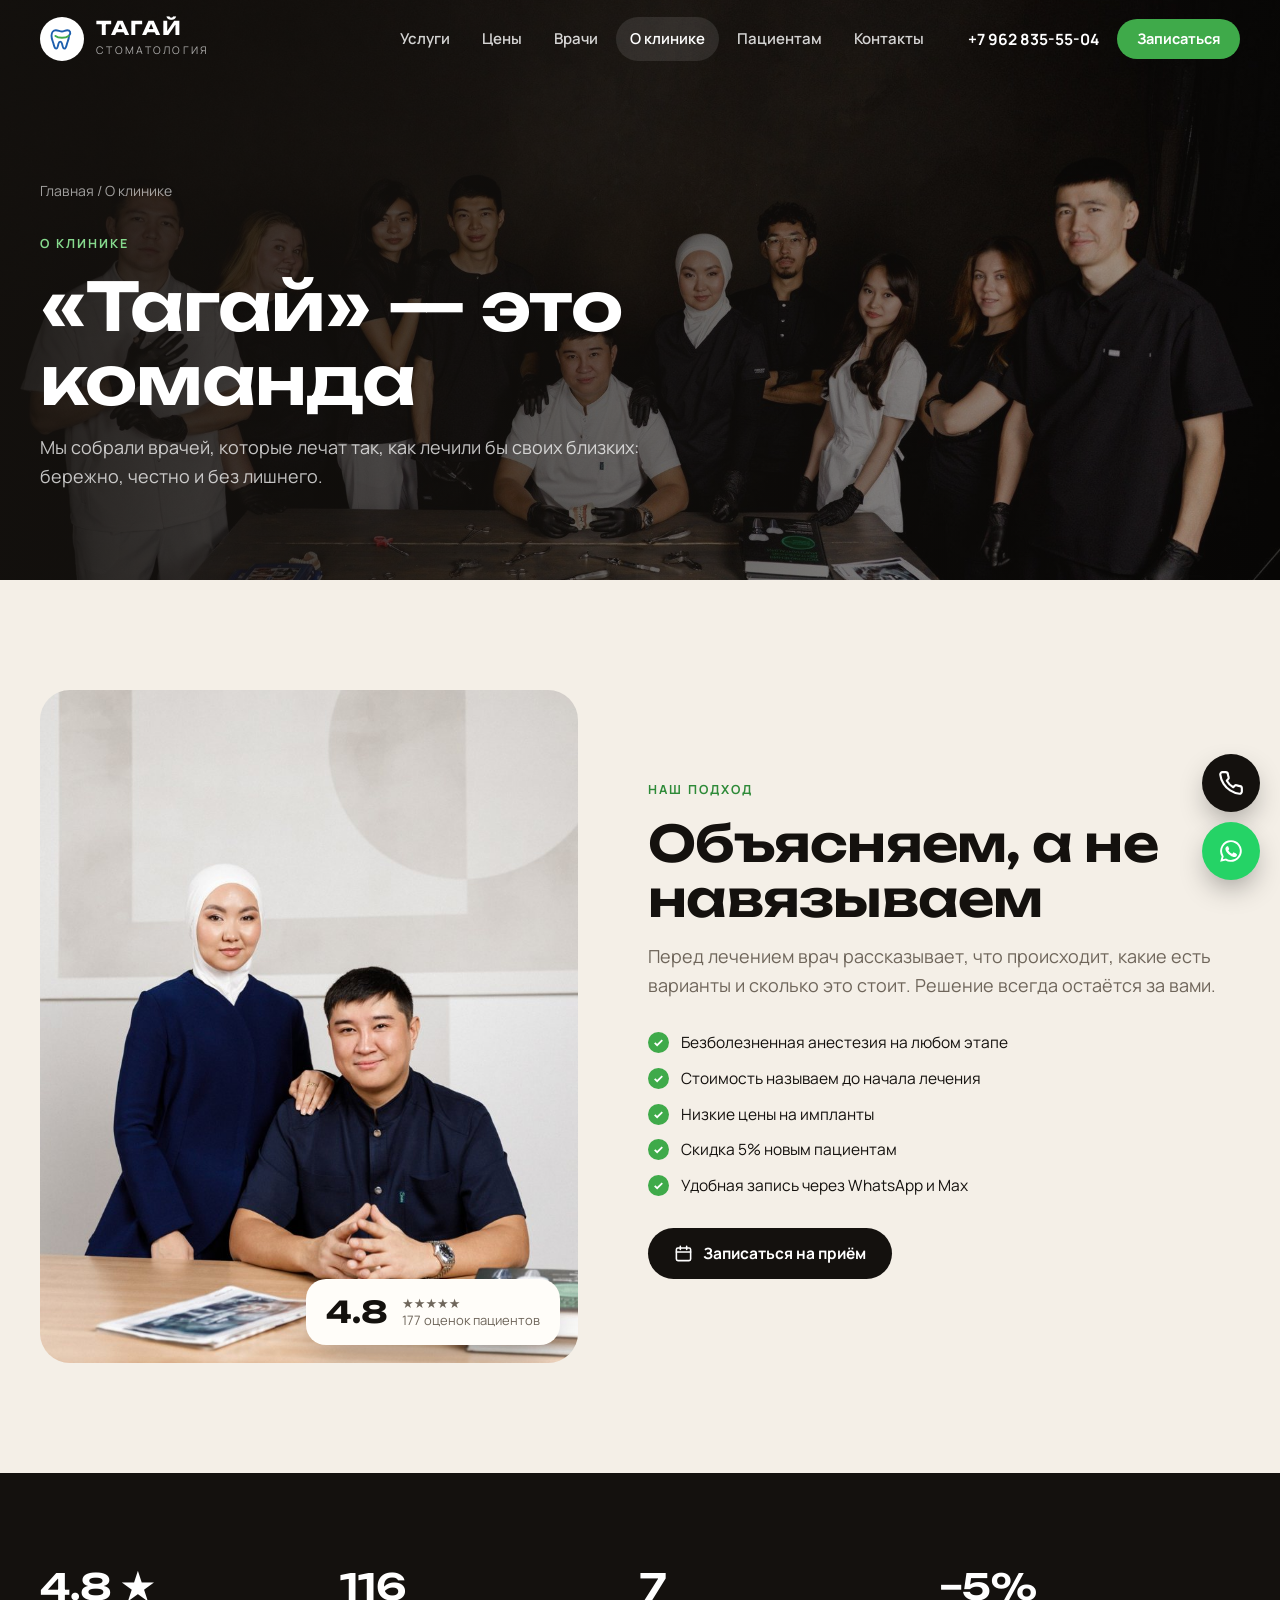
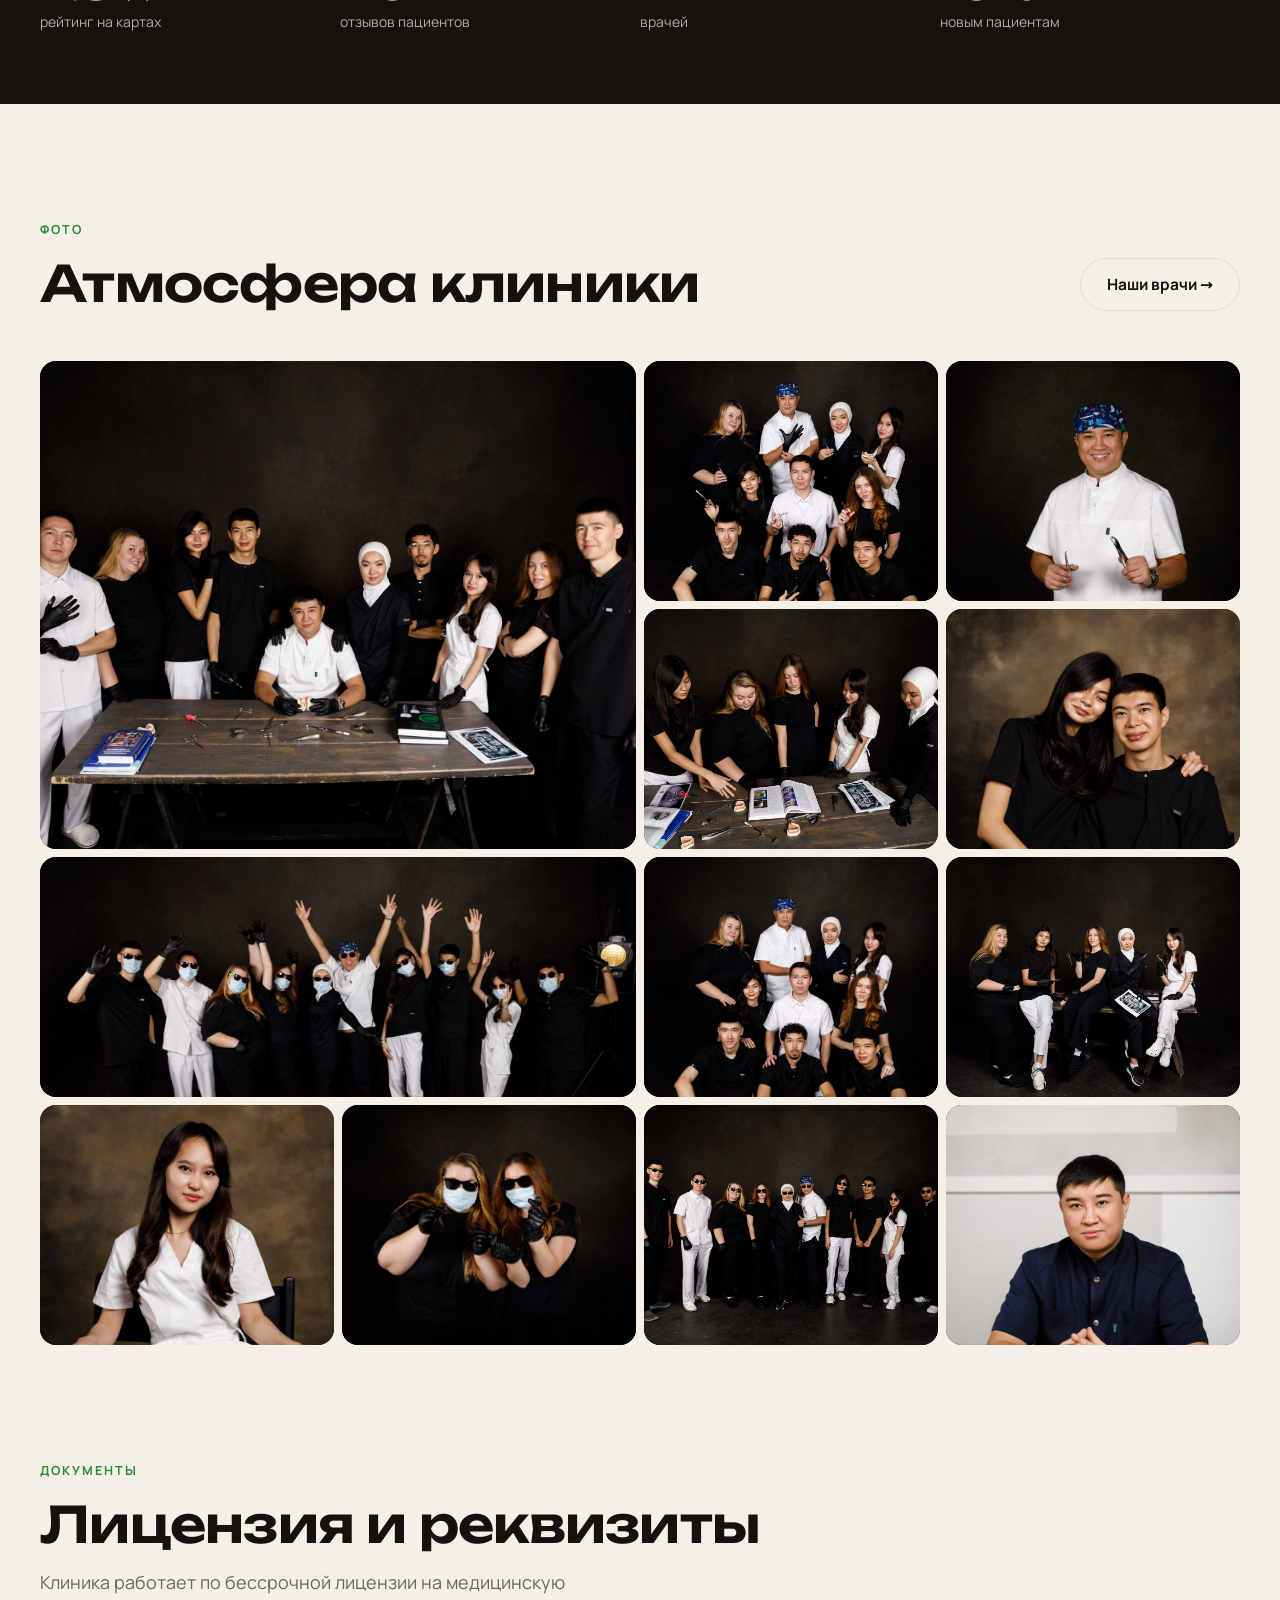
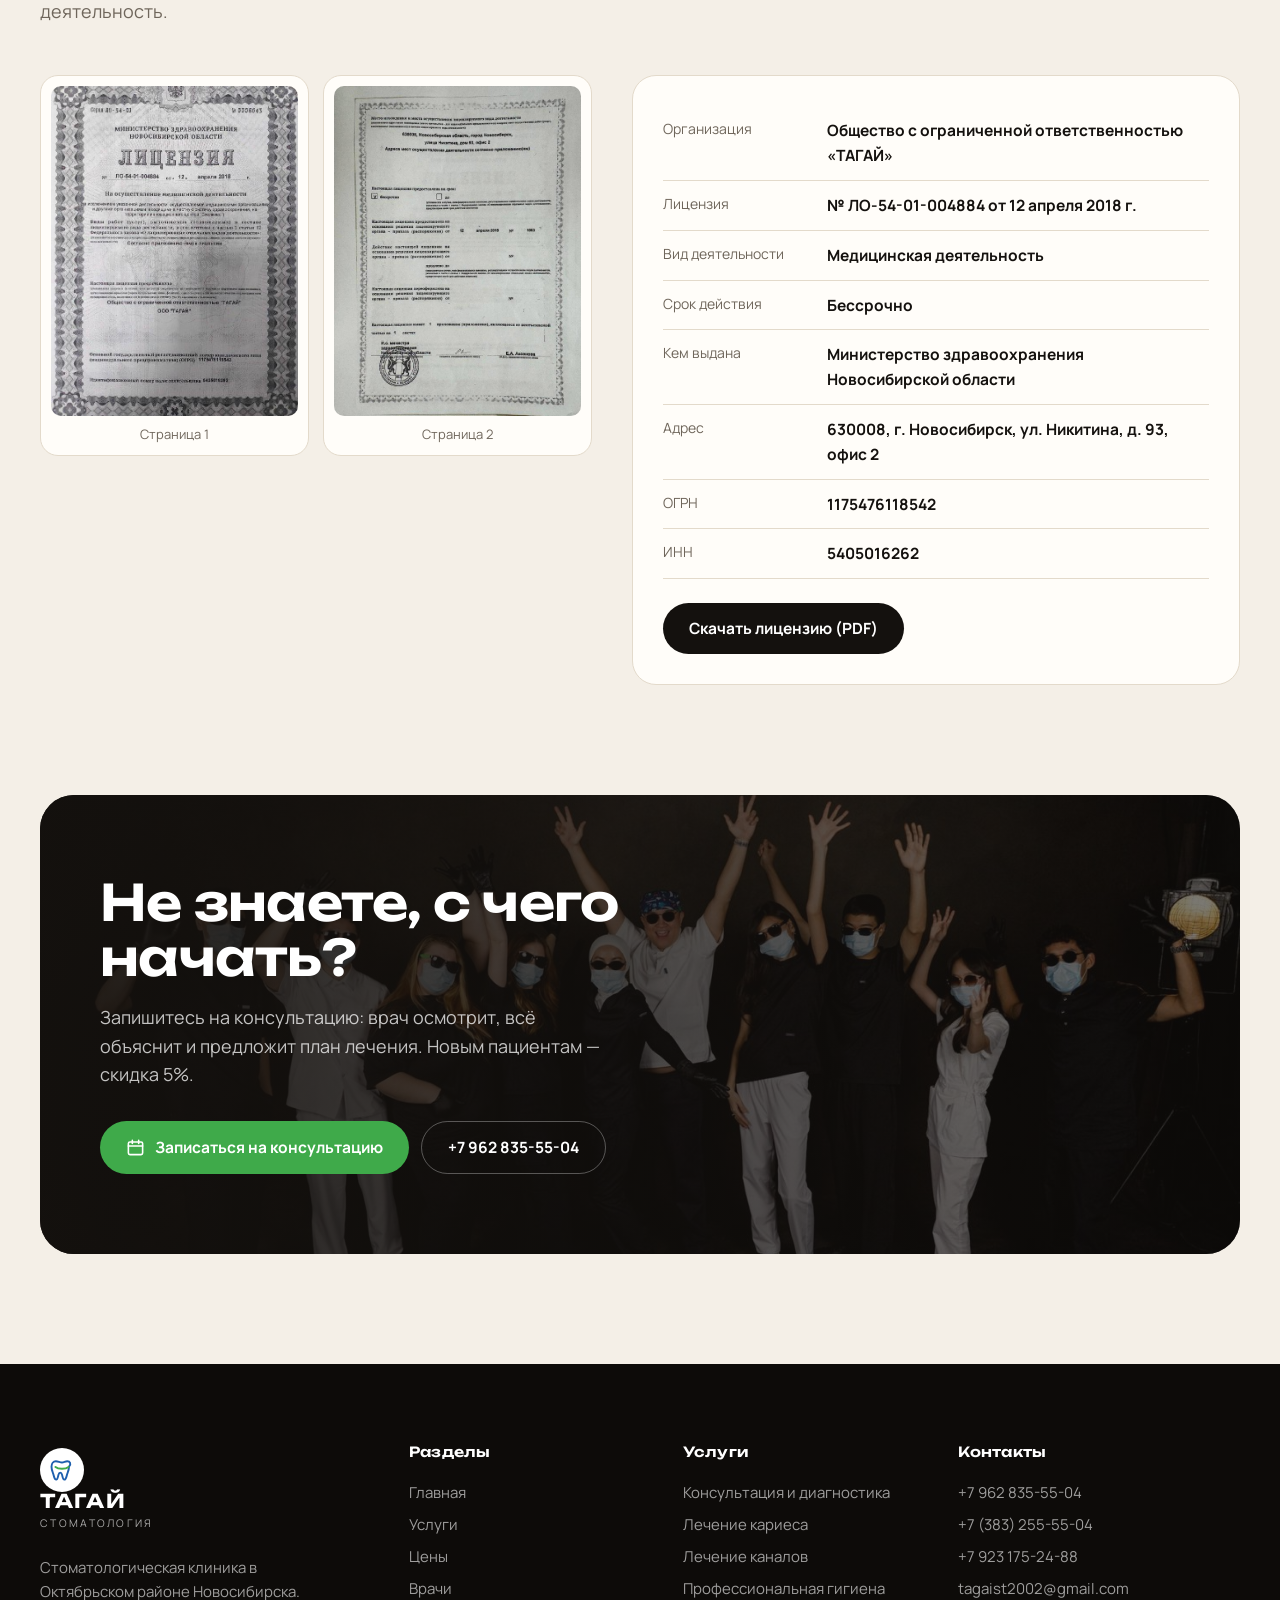
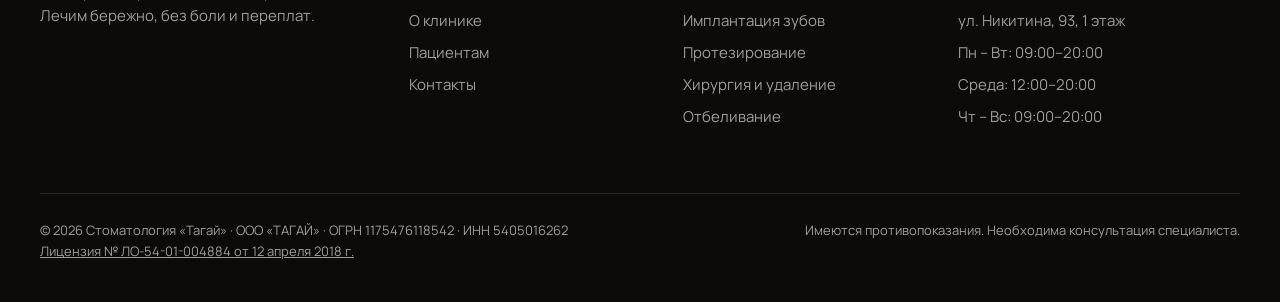
==== commit 18d81001: "Фото врачей из фотосессии на белом фоне, общий стаж Акылай Co-Authored-By: Claude Opus 5.5 <noreply@" ====
--- a/about.html
+++ b/about.html
@@ -5,8 +5,8 @@
 <meta name="viewport" content="width=device-width,initial-scale=1">
 <title>О клинике — стоматология «Тагай», Новосибирск</title>
 <meta name="description" content="Стоматология «Тагай» на ул. Никитина, 93: команда, подход к лечению, фото клиники.">
-<link rel="stylesheet" href="css/fonts.css?v=21">
-<link rel="stylesheet" href="css/style.css?v=21">
+<link rel="stylesheet" href="css/fonts.css?v=22">
+<link rel="stylesheet" href="css/style.css?v=22">
 </head>
 <body data-page="about">
 <header class="hdr" id="hdr"></header>
@@ -58,6 +58,6 @@
 </div></div></section>
 </main>
 <footer class="ftr" id="ftr"></footer>
-<script src="js/data.js?v=21"></script><script src="js/app.js?v=21"></script>
+<script src="js/data.js?v=22"></script><script src="js/app.js?v=22"></script>
 </body>
 </html>
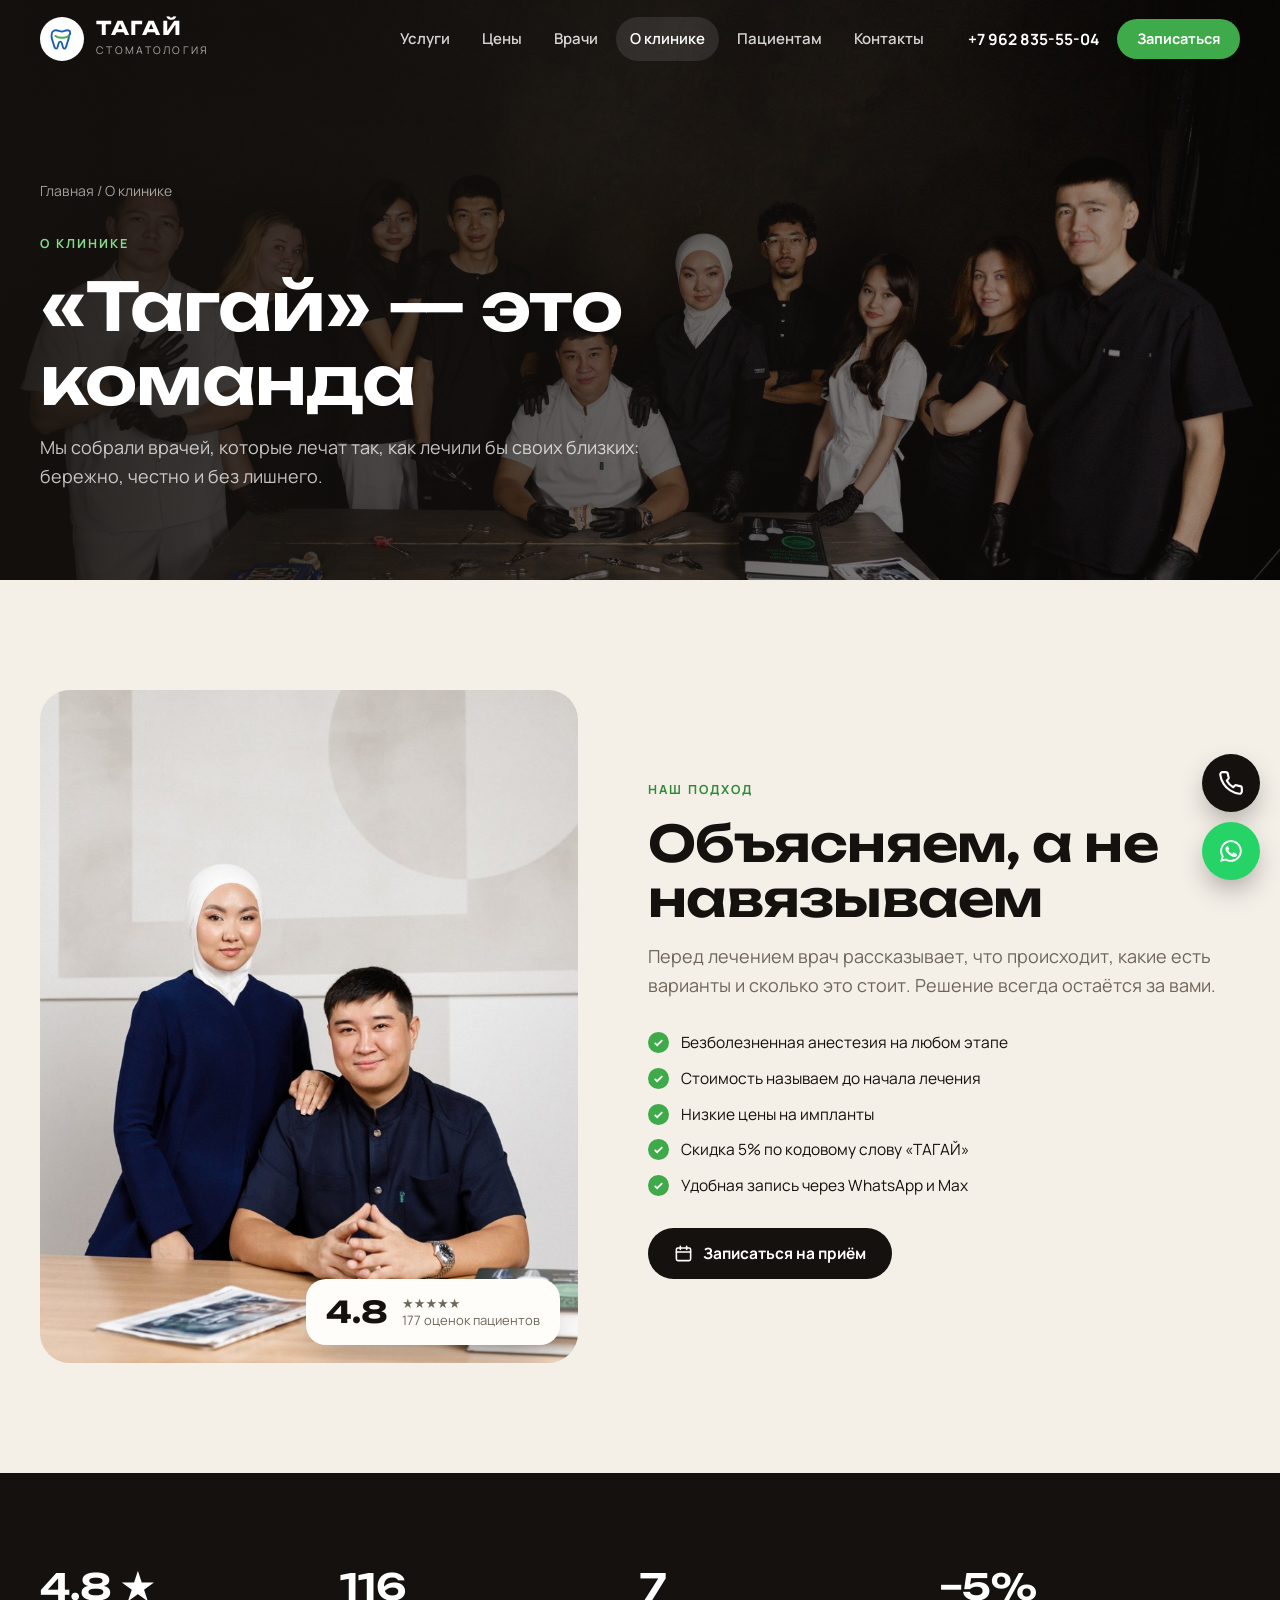
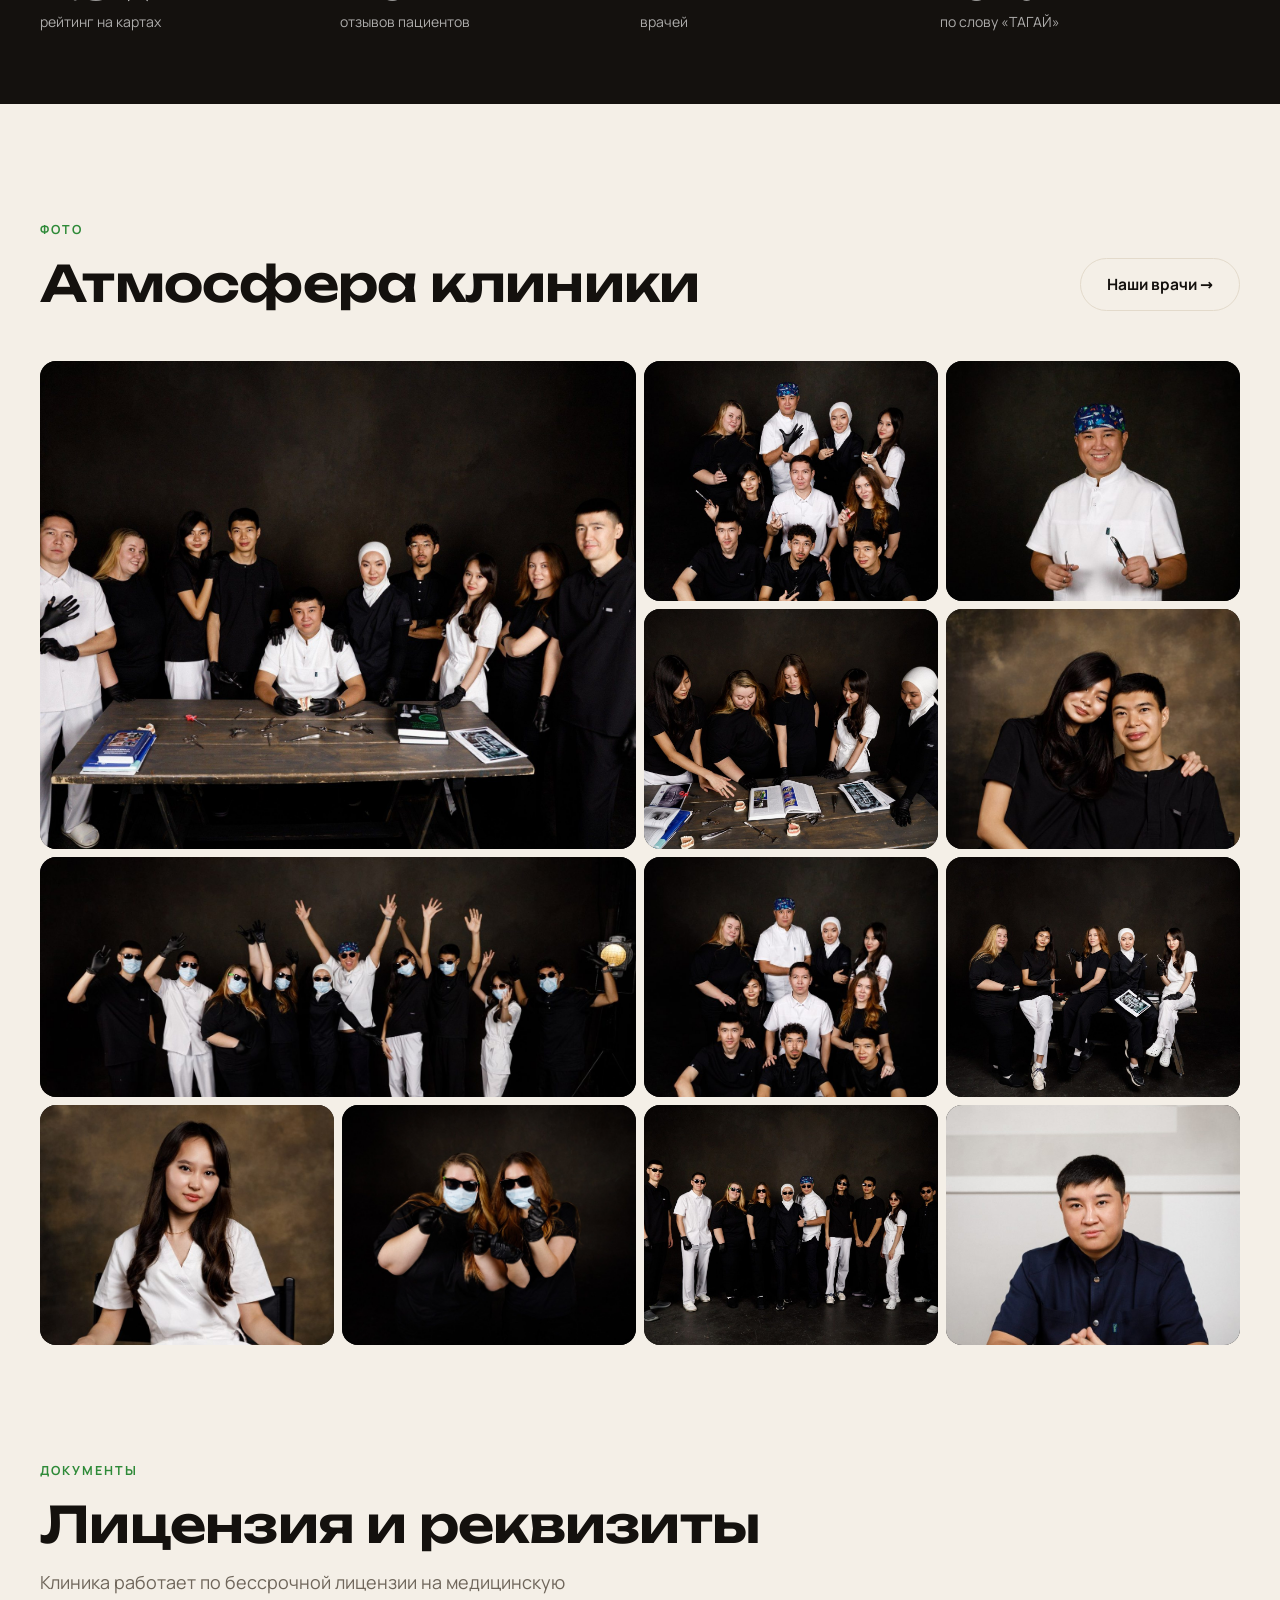
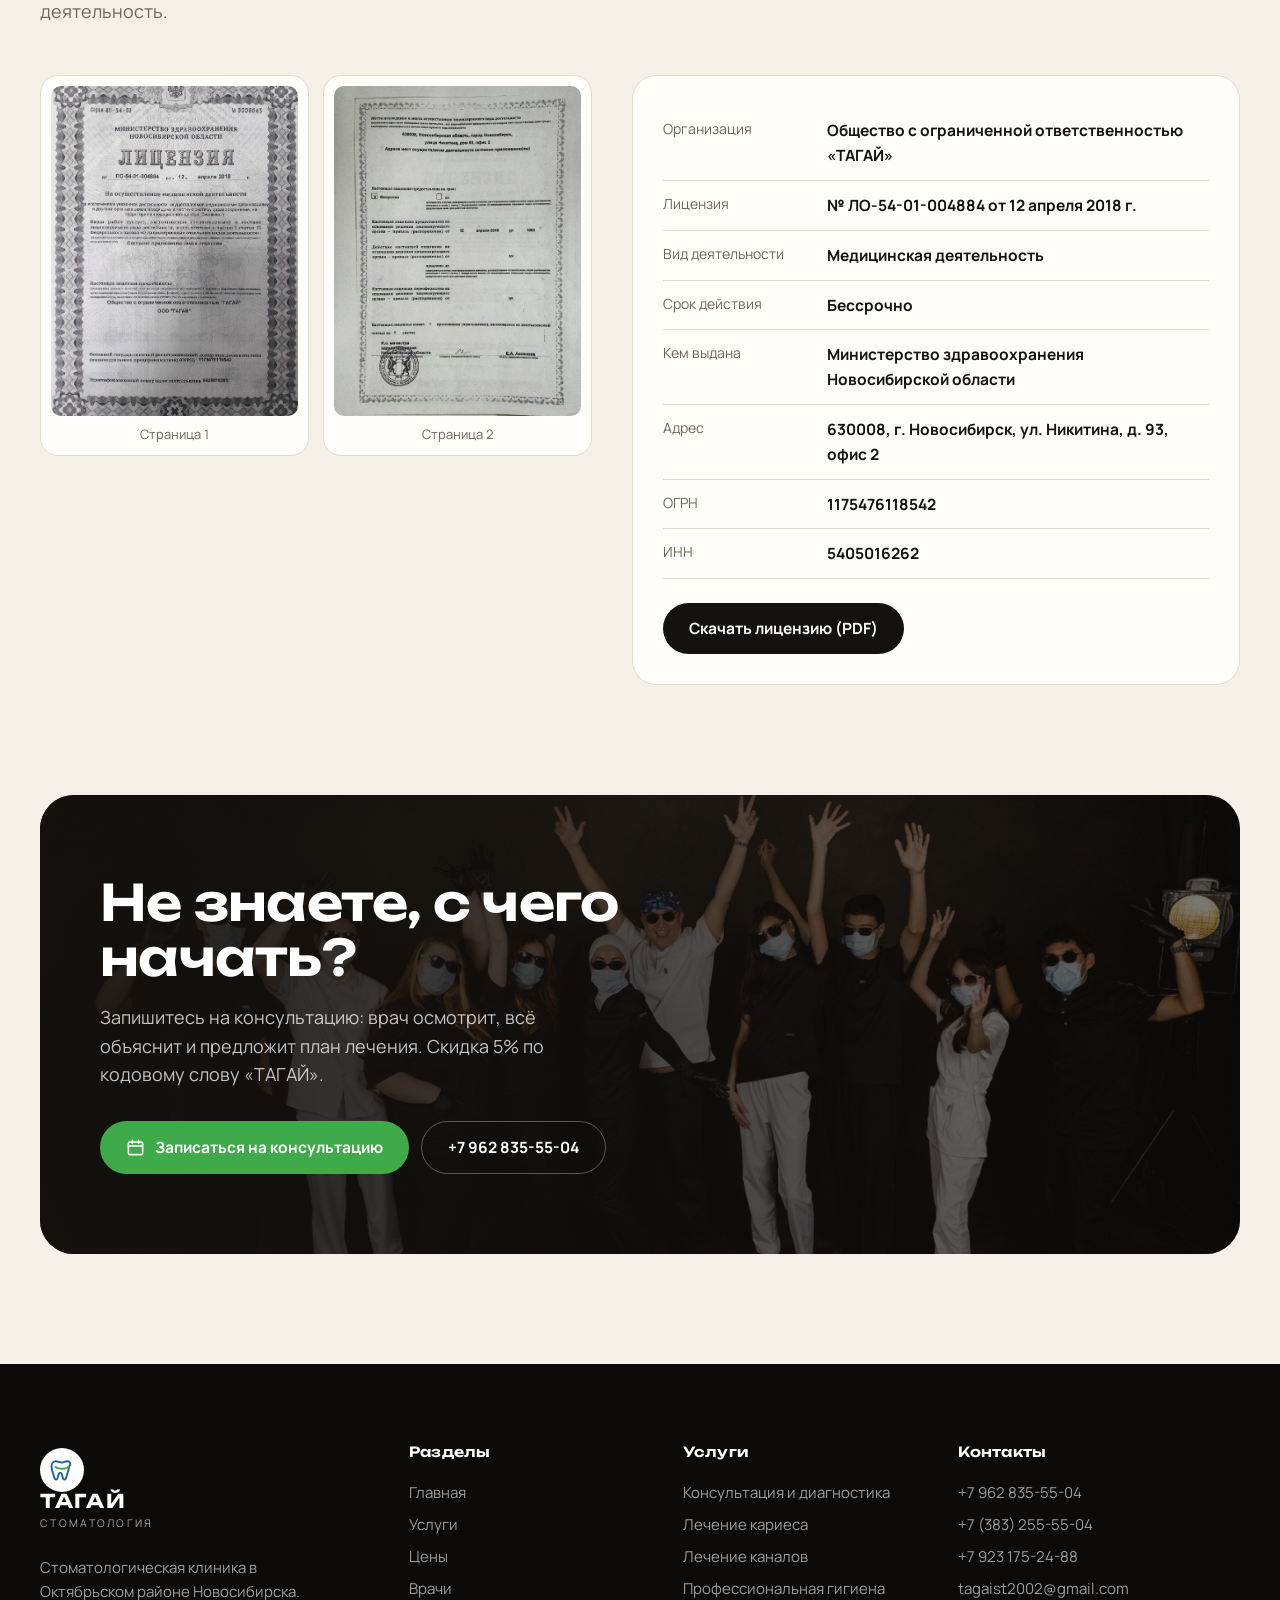
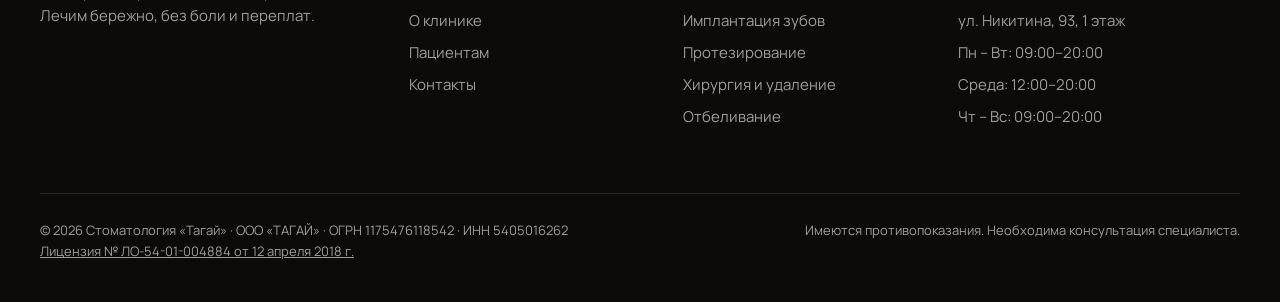
==== commit 807490ce: "Админка, документы Чингиза, скидка по кодовому слову ТАГАЙ Co-Authored-By: Claude Opus 5.5 <noreply@" ====
--- a/about.html
+++ b/about.html
@@ -5,8 +5,8 @@
 <meta name="viewport" content="width=device-width,initial-scale=1">
 <title>О клинике — стоматология «Тагай», Новосибирск</title>
 <meta name="description" content="Стоматология «Тагай» на ул. Никитина, 93: команда, подход к лечению, фото клиники.">
-<link rel="stylesheet" href="css/fonts.css?v=22">
-<link rel="stylesheet" href="css/style.css?v=22">
+<link rel="stylesheet" href="css/fonts.css?v=24">
+<link rel="stylesheet" href="css/style.css?v=24">
 </head>
 <body data-page="about">
 <header class="hdr" id="hdr"></header>
@@ -28,7 +28,7 @@
       <li>Безболезненная анестезия на любом этапе</li>
       <li>Стоимость называем до начала лечения</li>
       <li>Низкие цены на импланты</li>
-      <li>Скидка 5% новым пациентам</li>
+      <li>Скидка 5% по кодовому слову «ТАГАЙ»</li>
       <li>Удобная запись через WhatsApp и Max</li>
     </ul>
     <button class="btn btn-dark" data-book data-ic="cal">Записаться на приём</button>
@@ -39,7 +39,7 @@
     <div><b>4.8 ★</b><span>рейтинг на картах</span></div>
     <div><b>116</b><span>отзывов пациентов</span></div>
     <div><b>7</b><span>врачей</span></div>
-    <div><b>−5%</b><span>новым пациентам</span></div>
+    <div><b>−5%</b><span>по слову «ТАГАЙ»</span></div>
   </div>
 </div></section>
 <section><div class="wrap">
@@ -53,11 +53,11 @@
 </div></section>
 <section style="padding-top:0"><div class="wrap"><div class="cta reveal">
   <h2>Не знаете, с чего начать?</h2>
-  <p>Запишитесь на консультацию: врач осмотрит, всё объяснит и предложит план лечения. Новым пациентам — скидка 5%.</p>
+  <p>Запишитесь на консультацию: врач осмотрит, всё объяснит и предложит план лечения. Скидка 5% по кодовому слову «ТАГАЙ».</p>
   <div class="btns"><button class="btn btn-green" data-book data-service="consult" data-ic="cal">Записаться на консультацию</button><a class="btn btn-ghost l" data-tel="text"></a></div>
 </div></div></section>
 </main>
 <footer class="ftr" id="ftr"></footer>
-<script src="js/data.js?v=22"></script><script src="js/app.js?v=22"></script>
+<script src="js/data.js?v=24"></script><script src="js/app.js?v=24"></script>
 </body>
 </html>
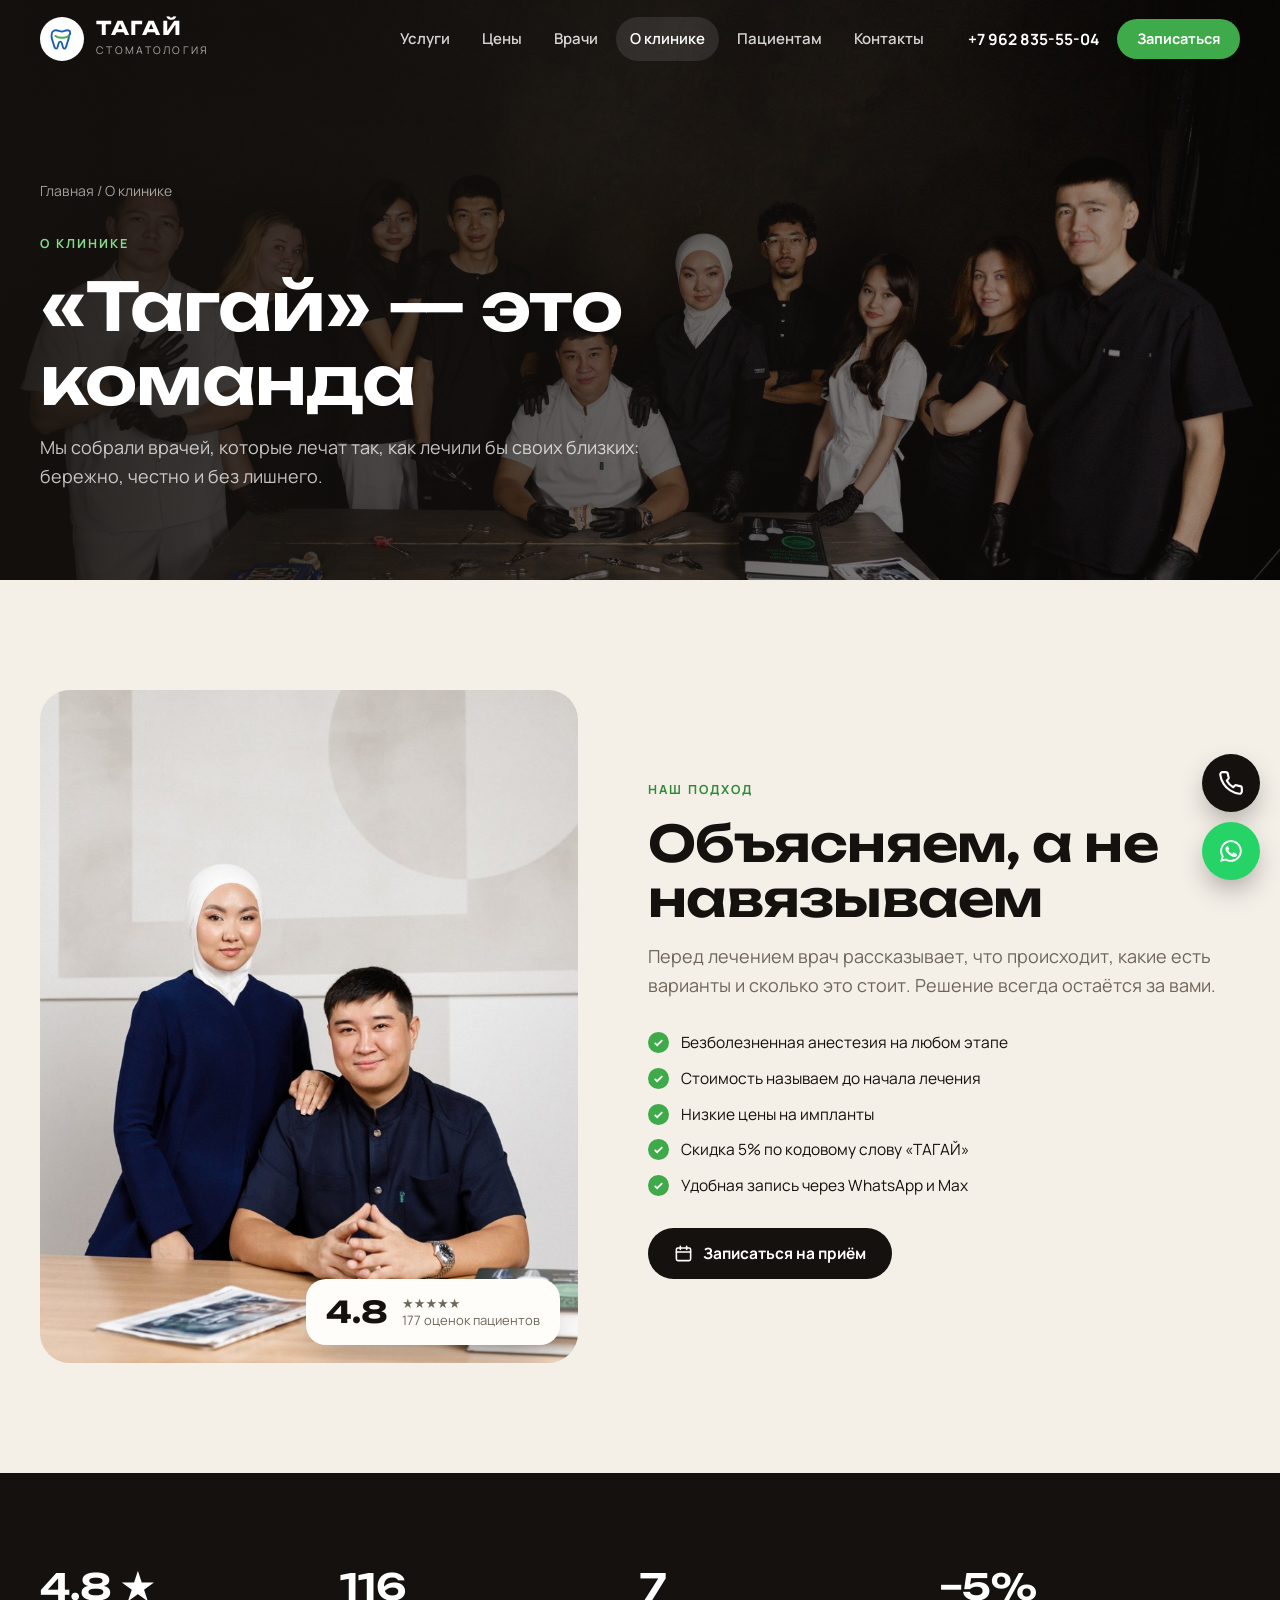
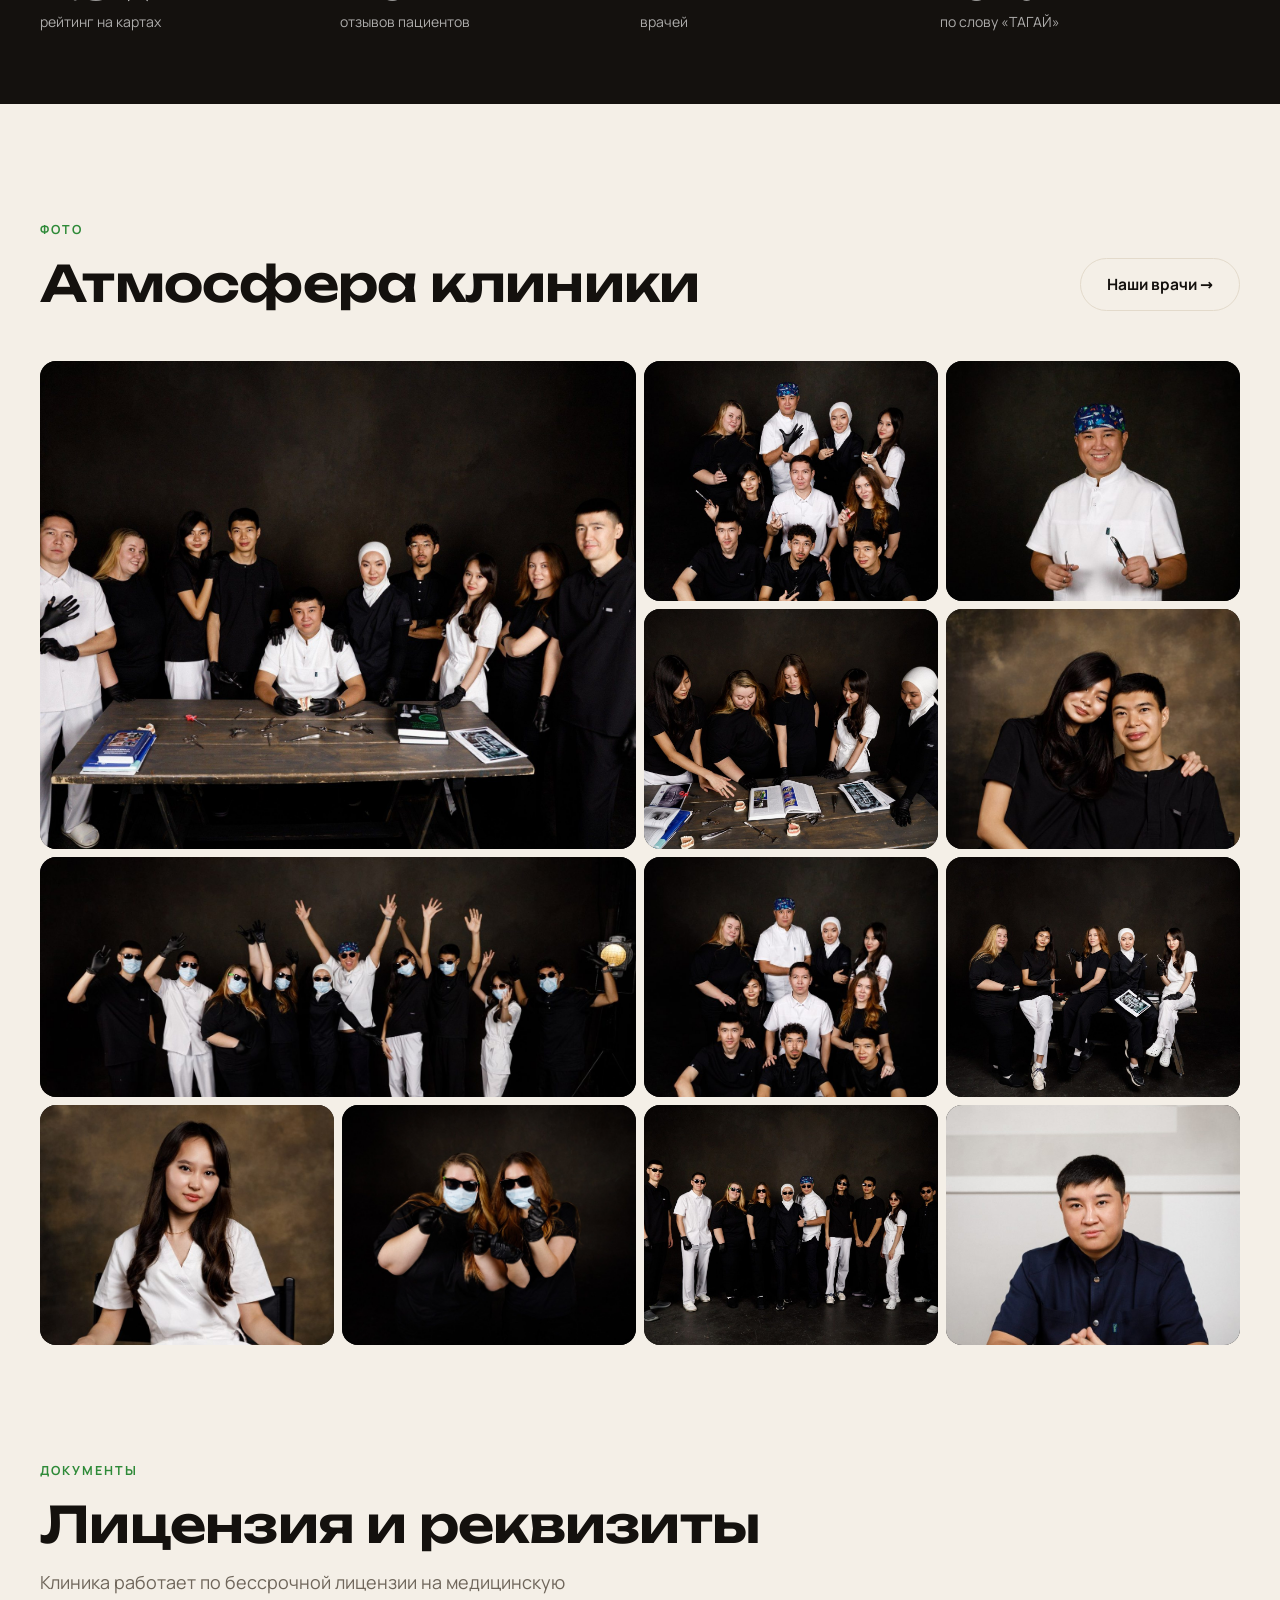
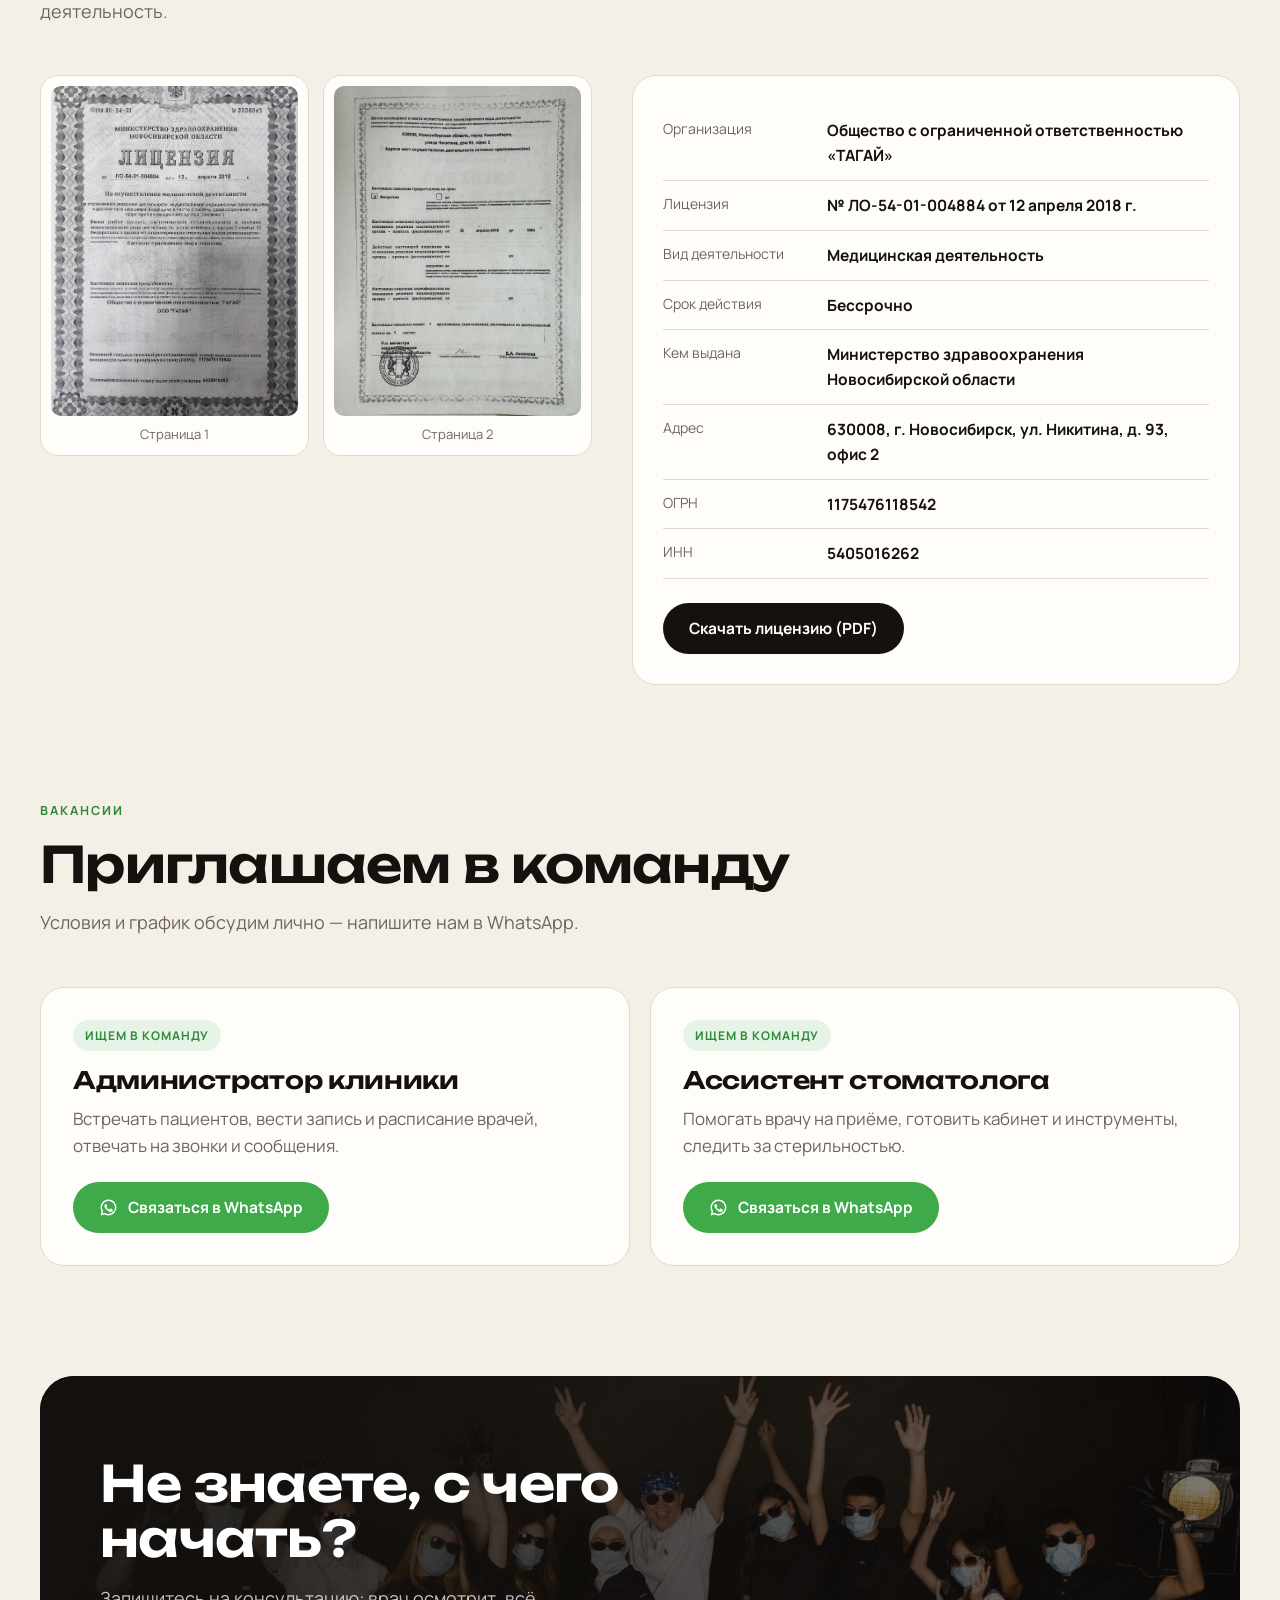
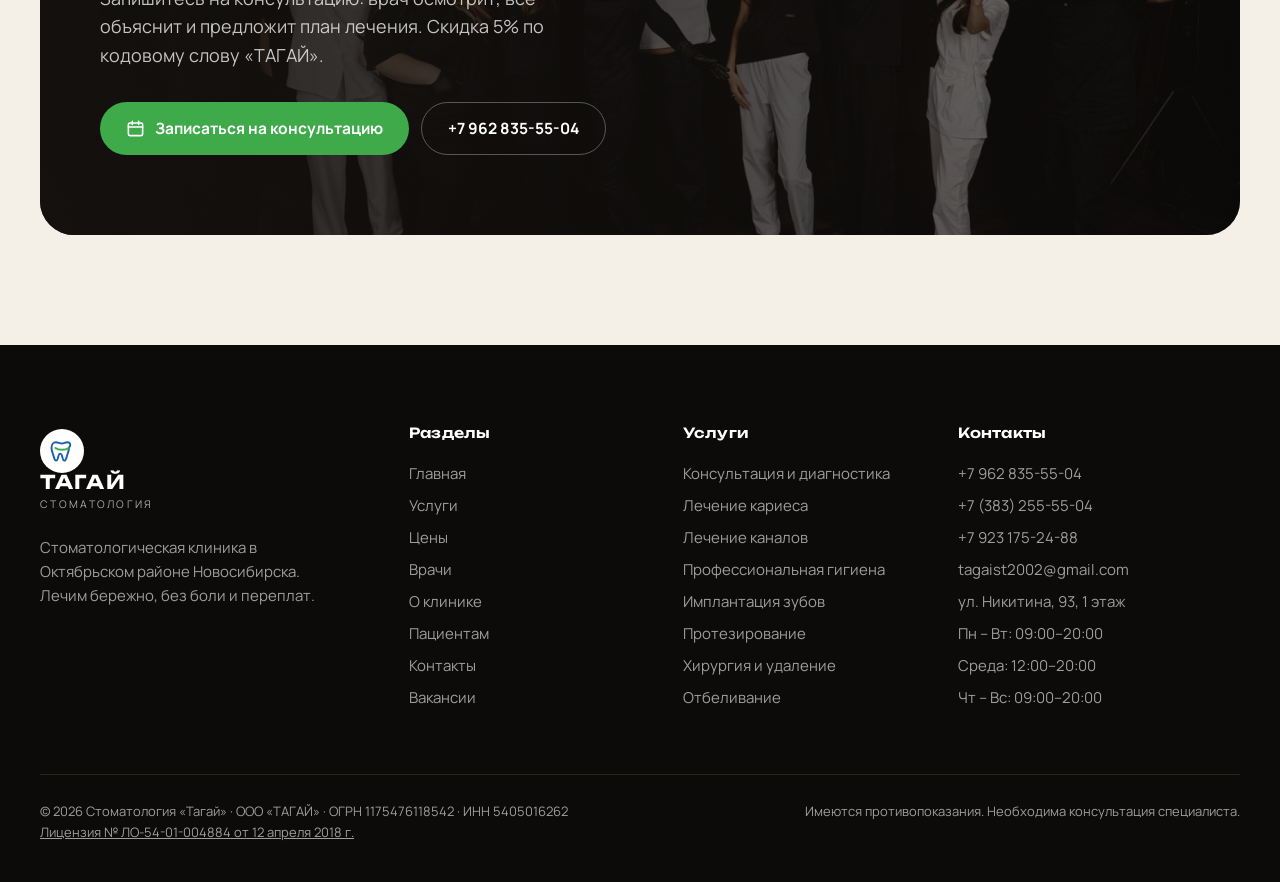
==== commit e12158e1: "Вакансии: администратор и ассистент стоматолога, кнопка WhatsApp, вкладка в админке Co-Authored-By: " ====
--- a/about.html
+++ b/about.html
@@ -5,8 +5,8 @@
 <meta name="viewport" content="width=device-width,initial-scale=1">
 <title>О клинике — стоматология «Тагай», Новосибирск</title>
 <meta name="description" content="Стоматология «Тагай» на ул. Никитина, 93: команда, подход к лечению, фото клиники.">
-<link rel="stylesheet" href="css/fonts.css?v=24">
-<link rel="stylesheet" href="css/style.css?v=24">
+<link rel="stylesheet" href="css/fonts.css?v=25">
+<link rel="stylesheet" href="css/style.css?v=25">
 </head>
 <body data-page="about">
 <header class="hdr" id="hdr"></header>
@@ -51,6 +51,11 @@
     <p class="lead">Клиника работает по бессрочной лицензии на медицинскую деятельность.</p></div></div>
   <div class="lic" id="lic"></div>
 </div></section>
+<section id="jobs" style="padding-top:0"><div class="wrap">
+  <div class="sec-head"><div><span class="eyebrow">Вакансии</span><h2>Приглашаем в команду</h2>
+    <p class="lead">Условия и график обсудим лично — напишите нам в WhatsApp.</p></div></div>
+  <div class="jobs" id="jobList"></div>
+</div></section>
 <section style="padding-top:0"><div class="wrap"><div class="cta reveal">
   <h2>Не знаете, с чего начать?</h2>
   <p>Запишитесь на консультацию: врач осмотрит, всё объяснит и предложит план лечения. Скидка 5% по кодовому слову «ТАГАЙ».</p>
@@ -58,6 +63,6 @@
 </div></div></section>
 </main>
 <footer class="ftr" id="ftr"></footer>
-<script src="js/data.js?v=24"></script><script src="js/app.js?v=24"></script>
+<script src="js/data.js?v=25"></script><script src="js/app.js?v=25"></script>
 </body>
 </html>
--- a/css/style.css
+++ b/css/style.css
@@ -490,3 +490,14 @@
 .doc-list li{font-size:15.5px}
 @media(max-width:960px){.prices{grid-template-columns:1fr;gap:20px}}
 @media(max-width:600px){.price-cat{padding:20px 18px;border-radius:20px}.price-row{flex-direction:column;gap:4px}.promo-box{padding:28px 20px;border-radius:24px;background-image:none}.promo-items div{flex-direction:column;gap:2px}.promo-box .btn{width:100%;white-space:normal}}
+
+/* вакансии */
+.jobs{display:grid;grid-template-columns:repeat(auto-fit,minmax(300px,1fr));gap:20px}
+.job{background:var(--paper);border:1px solid var(--line);border-radius:var(--r);padding:32px;display:flex;flex-direction:column;align-items:flex-start;gap:12px}
+.job h3{font-size:24px;margin:4px 0 0}
+.job p{color:var(--muted);margin:0;flex:1}
+.job .ticks{margin:4px 0}
+.job .btn{margin-top:10px}
+.job .btn svg{width:19px;height:19px}
+.badge-job{font-size:12px;font-weight:700;letter-spacing:.08em;text-transform:uppercase;background:#e6f4e7;color:var(--green-d);padding:6px 12px;border-radius:999px}
+@media(max-width:560px){.job{padding:24px}.job .btn{width:100%;justify-content:center}}
